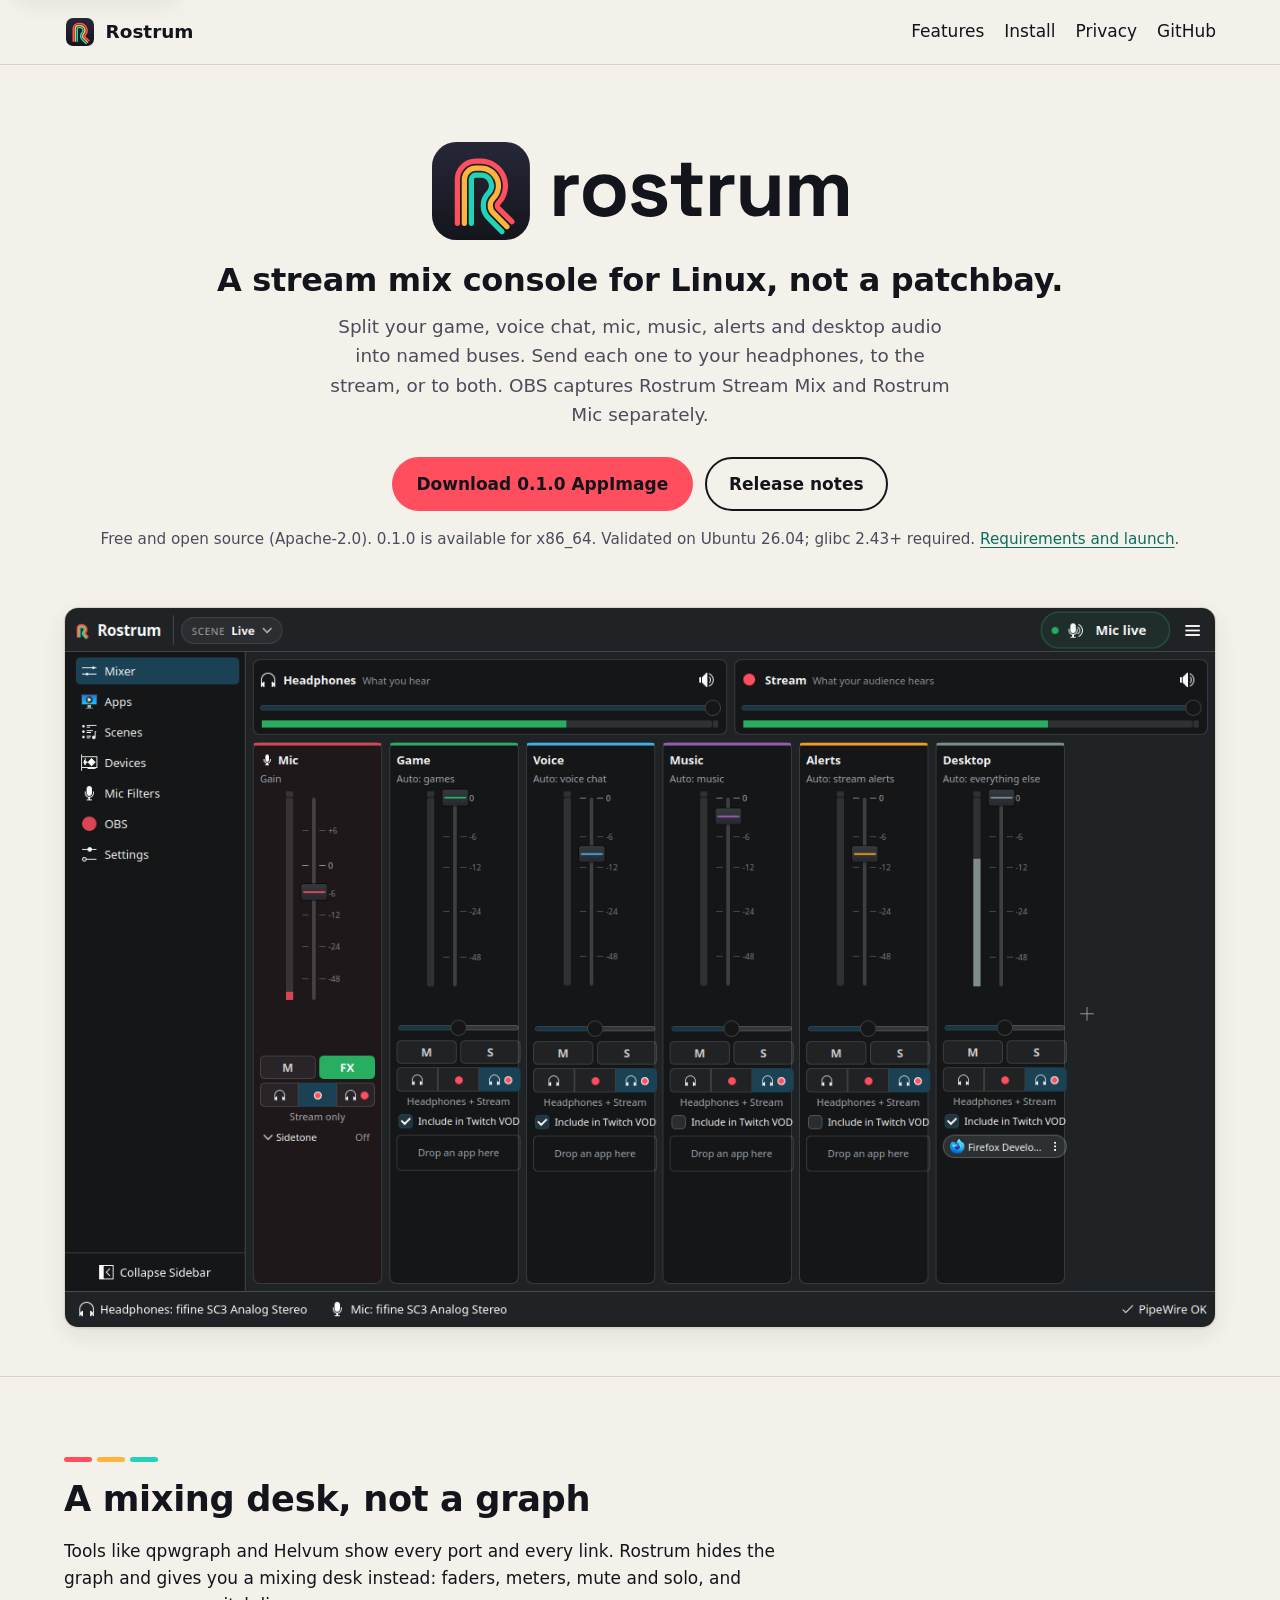
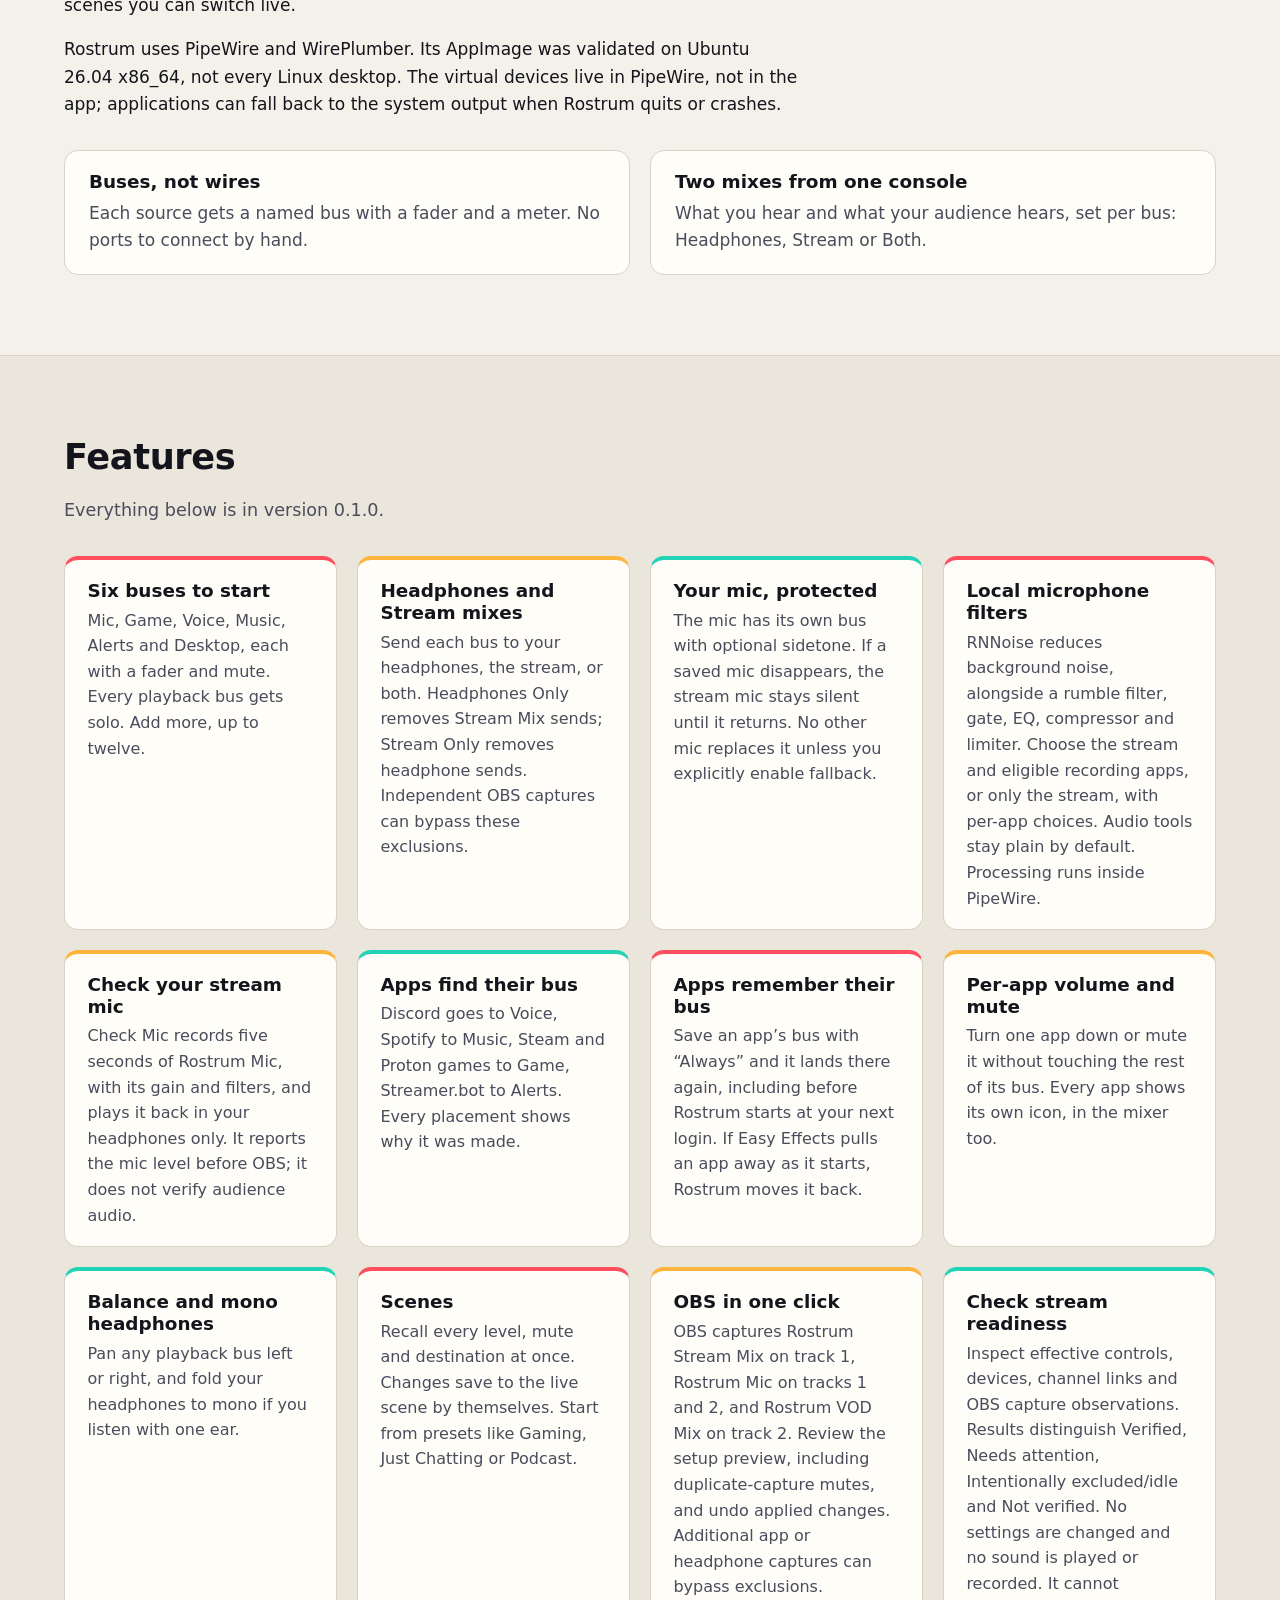
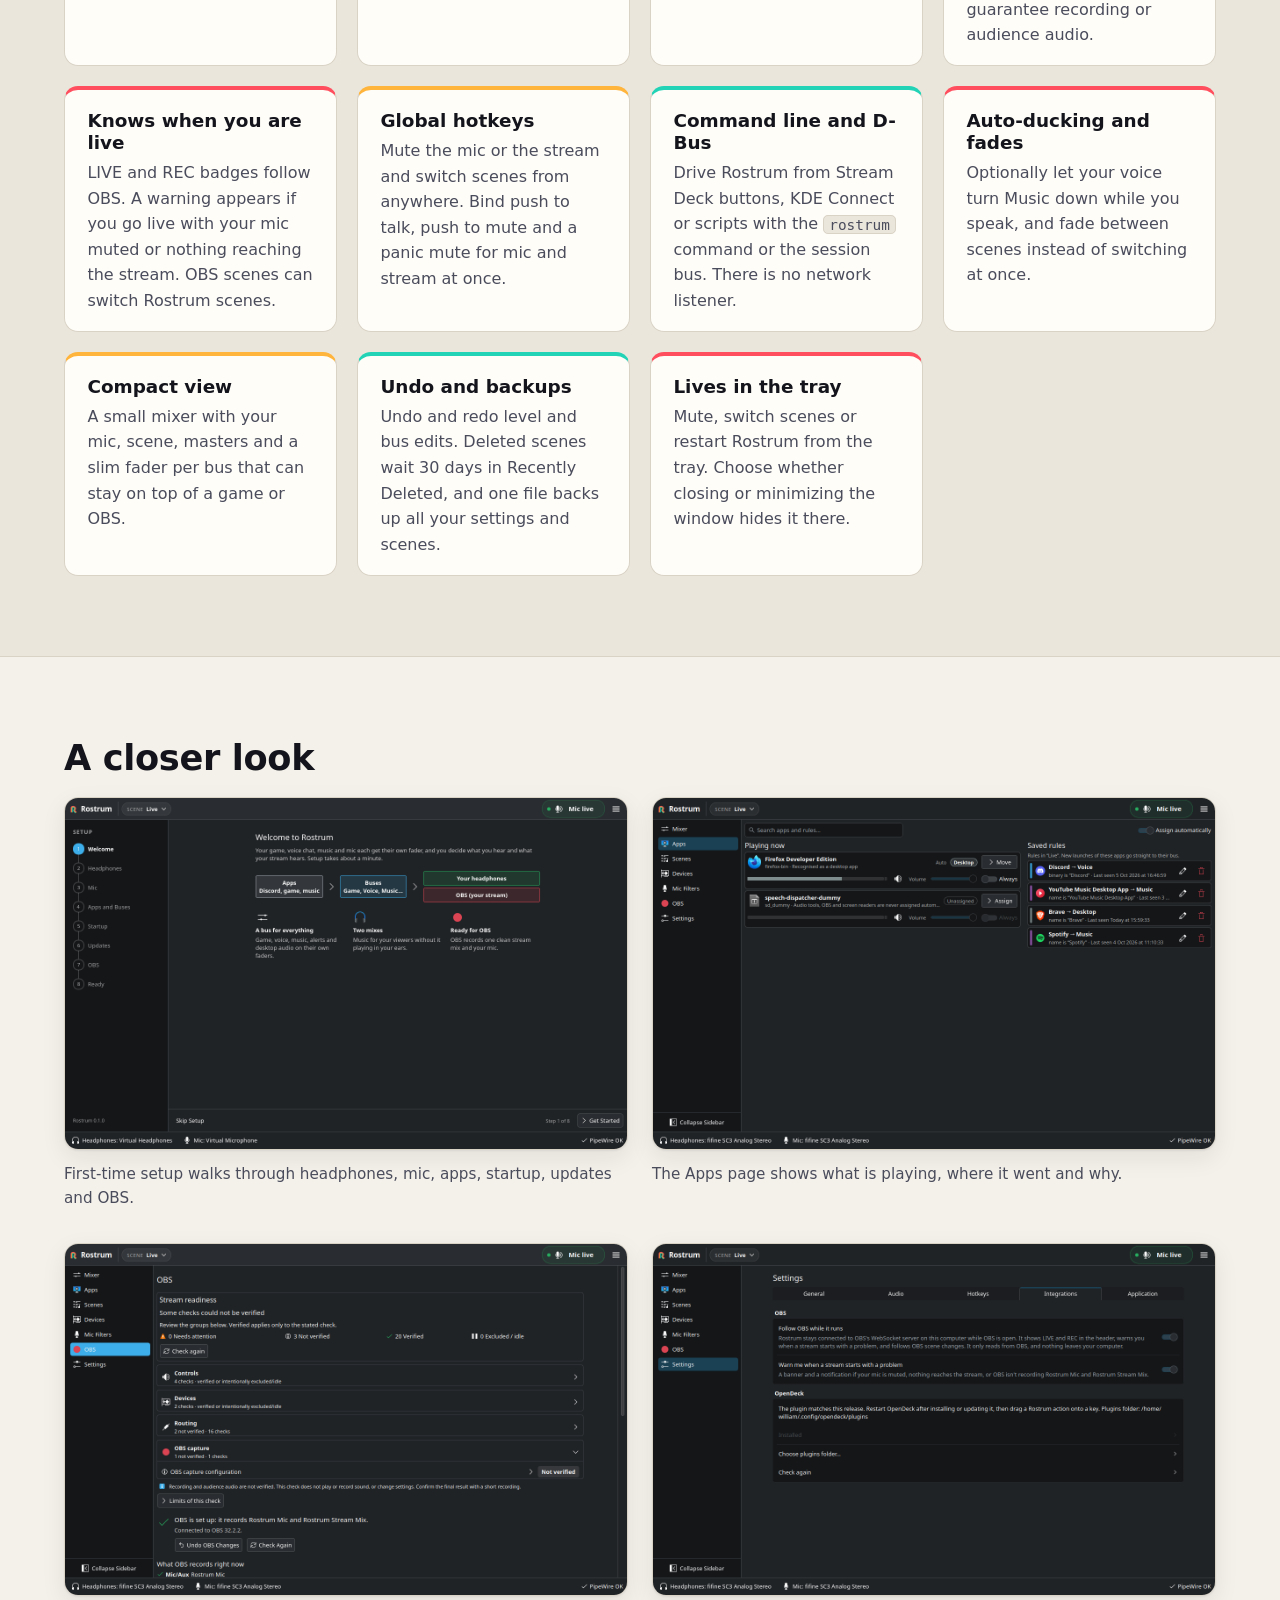
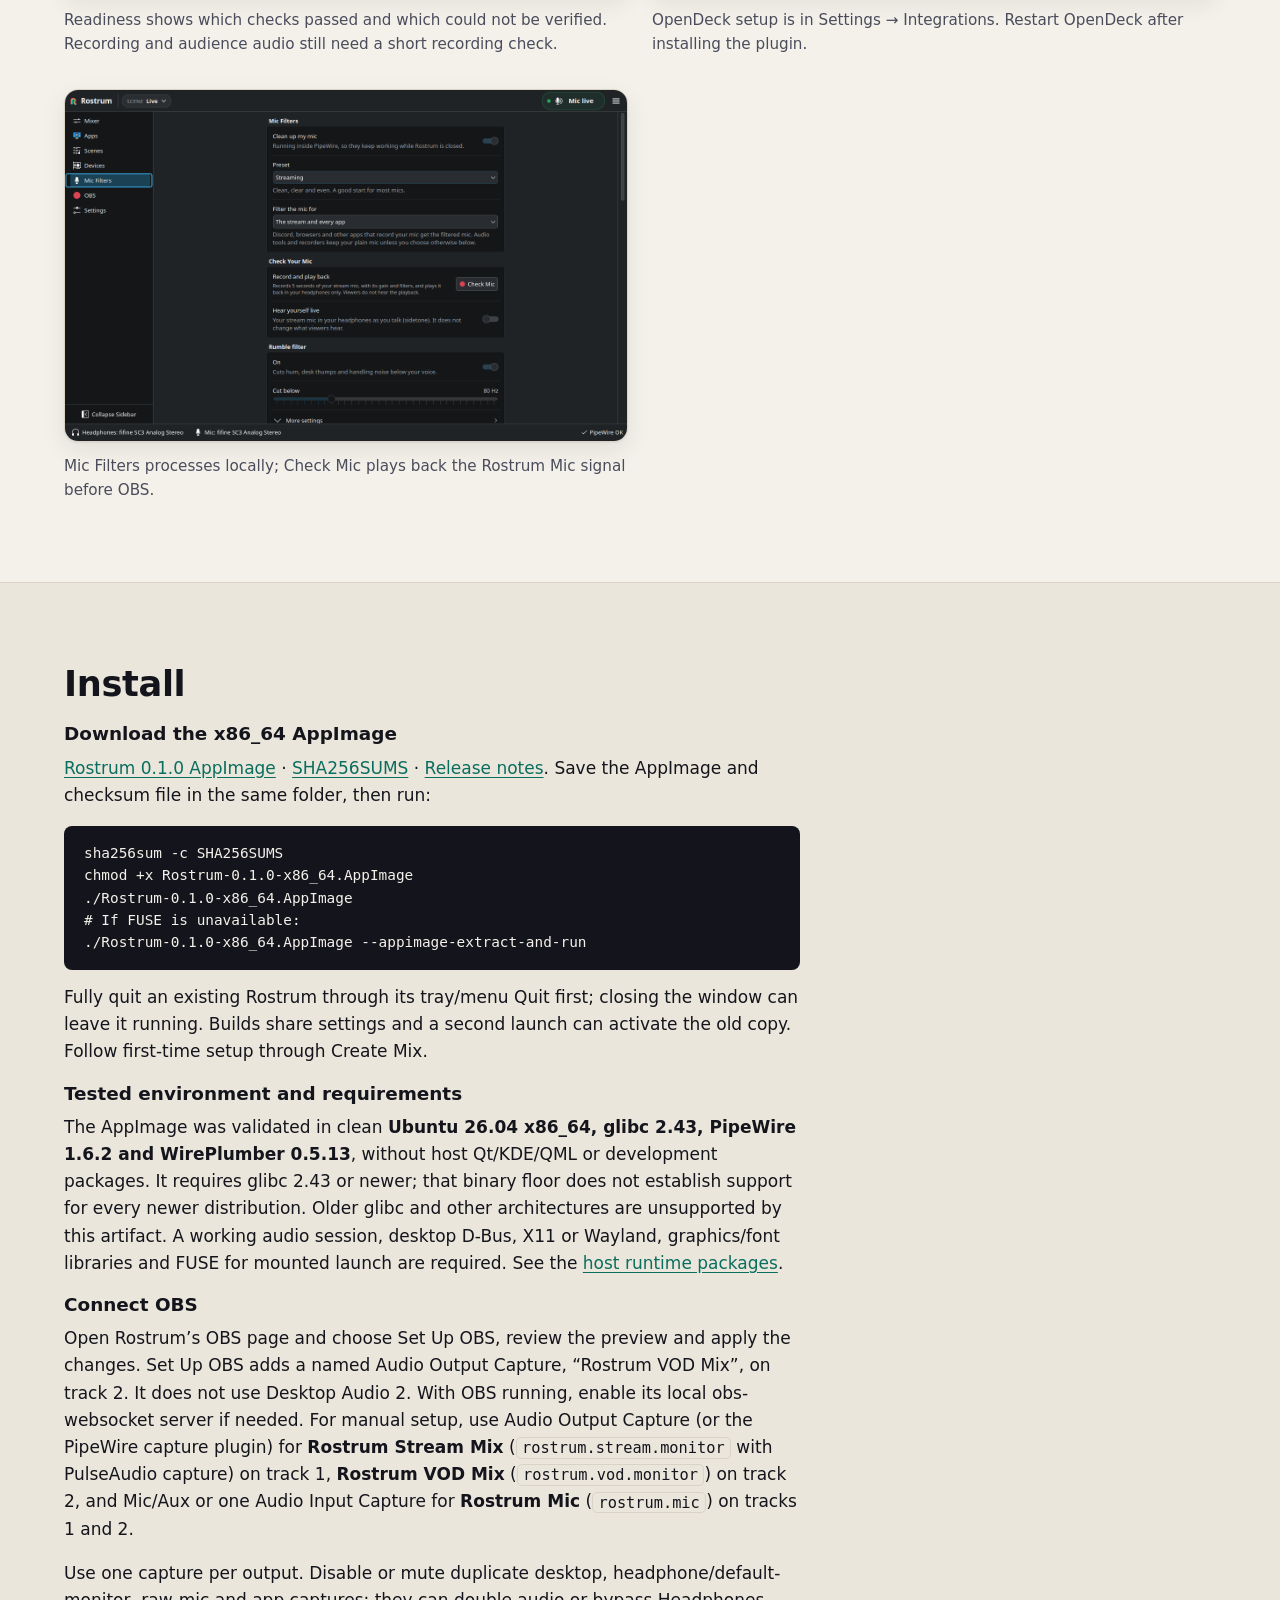
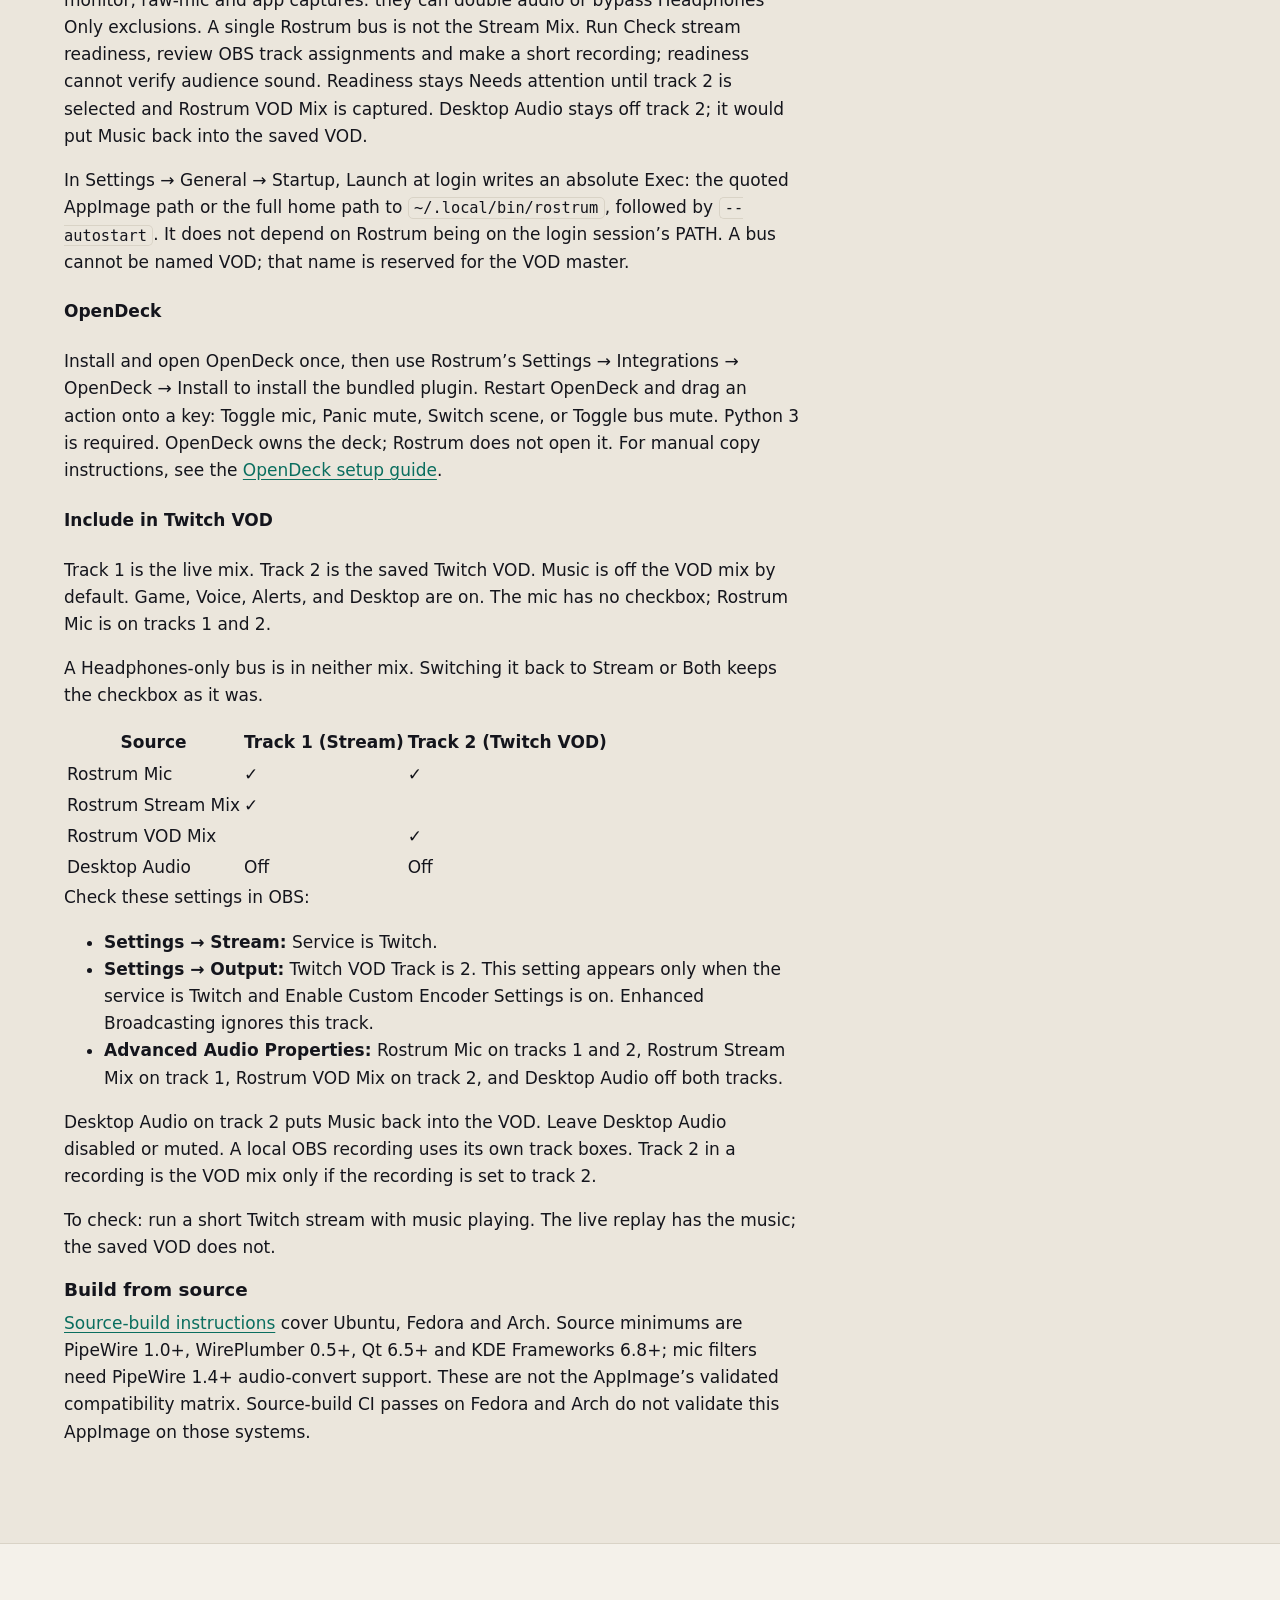
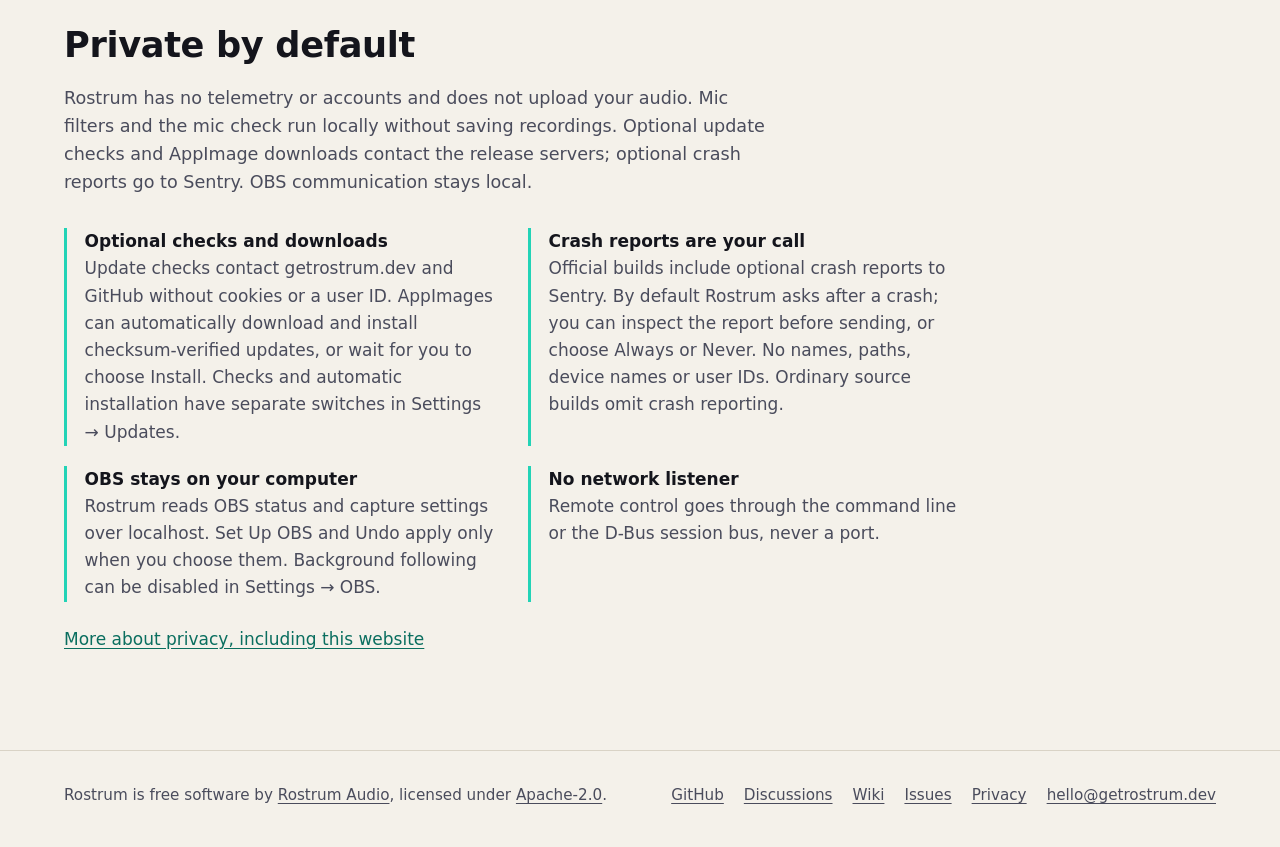
==== index.html @ 24cf1a3f "Capture OBS readiness with OBS running Refresh the installed-app screenshot after reconnecting to OB" ====
<!doctype html>
<html lang="en">
<head>
  <meta charset="utf-8">
  <meta name="viewport" content="width=device-width, initial-scale=1">
  <title>Rostrum: a stream mix console for Linux</title>
  <meta name="description" content="Rostrum splits your game, voice chat, mic, music, alerts and desktop audio into buses, each sent to your headphones, your stream, or both, with optional mic noise removal. Free and open source, for Linux with PipeWire.">
  <meta name="color-scheme" content="light dark">
  <meta name="theme-color" content="#f4f1ea" media="(prefers-color-scheme: light)">
  <meta name="theme-color" content="#14151c" media="(prefers-color-scheme: dark)">
  <link rel="canonical" href="https://getrostrum.dev/">
  <link rel="icon" href="/favicon.svg" type="image/svg+xml">
  <link rel="apple-touch-icon" href="/apple-touch-icon.png">
  <link rel="stylesheet" href="style.css">
  <meta property="og:type" content="website">
  <meta property="og:site_name" content="Rostrum">
  <meta property="og:title" content="Rostrum: a stream mix console for Linux">
  <meta property="og:description" content="A stream mix console for Linux, not a patchbay. Buses, two mixes, scenes and OBS in one click, on PipeWire.">
  <meta property="og:url" content="https://getrostrum.dev/">
  <meta property="og:image" content="https://getrostrum.dev/images/social-preview.png">
  <meta property="og:image:width" content="1280">
  <meta property="og:image:height" content="640">
  <meta property="og:image:alt" content="Rostrum: a stream mix console for Linux">
  <meta name="twitter:card" content="summary_large_image">
</head>
<body>
  <a class="skip-link" href="#main">Skip to content</a>

  <header class="site-header">
    <div class="wrap">
      <a class="brand" href="/" aria-label="Rostrum home">
        <img src="favicon.svg" alt="" width="32" height="32">
        <span>Rostrum</span>
      </a>
      <nav class="site-nav" aria-label="Main">
        <ul>
          <li><a href="#features">Features</a></li>
          <li><a href="#install">Install</a></li>
          <li><a href="#privacy">Privacy</a></li>
          <li><a href="https://github.com/rostrum-audio/rostrum">GitHub</a></li>
        </ul>
      </nav>
    </div>
  </header>

  <main id="main">
    <section class="hero" aria-labelledby="hero-title">
      <div class="wrap">
        <h1 id="hero-title">
          <picture>
            <source srcset="images/lockup-on-dark.svg" media="(prefers-color-scheme: dark)">
            <img src="images/lockup.svg" alt="Rostrum" width="510" height="120">
          </picture>
        </h1>
        <p class="tagline">A stream mix console for Linux, not a patchbay.</p>
        <p class="lede">
          Split your game, voice chat, mic, music, alerts and desktop audio into named buses. Send
          each one to your headphones, to the stream, or to both. OBS captures Rostrum Stream Mix
          and Rostrum Mic separately.
        </p>
        <div class="actions">
          <a class="button button-primary" href="https://github.com/rostrum-audio/rostrum/releases/download/v0.1.0/Rostrum-0.1.0-x86_64.AppImage">Download 0.1.0 AppImage</a>
          <a class="button button-secondary" href="https://github.com/rostrum-audio/rostrum/releases/tag/v0.1.0">Release notes</a>
        </div>
        <p class="hero-note">Free and open source (Apache-2.0). 0.1.0 is available for x86_64. Validated on Ubuntu 26.04; glibc 2.43+ required. <a href="#install">Requirements and launch</a>.</p>

        <figure class="shot hero-shot">
          <button class="zoom" type="button" popovertarget="view-mixer">
            <span class="visually-hidden">Enlarge screenshot:</span>
            <img src="images/mixer.png?v=617f8013" width="1280" height="800"
                 alt="The installed Rostrum mixer, with Include in Twitch VOD checked on Game and unchecked on Music. Headphones and Stream masters are above the six bus strips.">
          </button>
        </figure>
      </div>
    </section>

    <section class="section" id="about" aria-labelledby="about-title">
      <div class="wrap">
        <div class="meters" aria-hidden="true"><span></span><span></span><span></span></div>
        <h2 id="about-title">A mixing desk, not a graph</h2>
        <div class="narrow">
          <p>
            Tools like qpwgraph and Helvum show every port and every link. Rostrum hides the graph
            and gives you a mixing desk instead: faders, meters, mute and solo, and scenes you can
            switch live.
          </p>
          <p>
            Rostrum uses PipeWire and WirePlumber. Its AppImage was validated on Ubuntu 26.04 x86_64,
            not every Linux desktop. The virtual devices live in PipeWire, not in the app;
            applications can fall back to the system output when Rostrum quits or crashes.
          </p>
        </div>
        <div class="compare">
          <div>
            <h3>Buses, not wires</h3>
            <p>Each source gets a named bus with a fader and a meter. No ports to connect by hand.</p>
          </div>
          <div>
            <h3>Two mixes from one console</h3>
            <p>What you hear and what your audience hears, set per bus: Headphones, Stream or Both.</p>
          </div>
        </div>
      </div>
    </section>

    <section class="section section-alt" id="features" aria-labelledby="features-title">
      <div class="wrap">
        <h2 id="features-title">Features</h2>
        <p class="section-intro">Everything below is in version 0.1.0.</p>
        <ul class="features">
          <li>
            <h3>Six buses to start</h3>
            <p>Mic, Game, Voice, Music, Alerts and Desktop, each with a fader and mute. Every playback bus gets solo. Add more, up to twelve.</p>
          </li>
          <li>
            <h3>Headphones and Stream mixes</h3>
            <p>Send each bus to your headphones, the stream, or both. Headphones Only removes Stream Mix sends; Stream Only removes headphone sends. Independent OBS captures can bypass these exclusions.</p>
          </li>
          <li>
            <h3>Your mic, protected</h3>
            <p>The mic has its own bus with optional sidetone. If a saved mic disappears, the stream mic stays silent until it returns. No other mic replaces it unless you explicitly enable fallback.</p>
          </li>
          <li>
            <h3>Local microphone filters</h3>
            <p>RNNoise reduces background noise, alongside a rumble filter, gate, EQ, compressor and limiter. Choose the stream and eligible recording apps, or only the stream, with per-app choices. Audio tools stay plain by default. Processing runs inside PipeWire.</p>
          </li>
          <li>
            <h3>Check your stream mic</h3>
            <p>Check Mic records five seconds of Rostrum Mic, with its gain and filters, and plays it back in your headphones only. It reports the mic level before OBS; it does not verify audience audio.</p>
          </li>
          <li>
            <h3>Apps find their bus</h3>
            <p>Discord goes to Voice, Spotify to Music, Steam and Proton games to Game, Streamer.bot to Alerts. Every placement shows why it was made.</p>
          </li>
          <li>
            <h3>Apps remember their bus</h3>
            <p>Save an app’s bus with “Always” and it lands there again, including before Rostrum starts at your next login. If Easy Effects pulls an app away as it starts, Rostrum moves it back.</p>
          </li>
          <li>
            <h3>Per-app volume and mute</h3>
            <p>Turn one app down or mute it without touching the rest of its bus. Every app shows its own icon, in the mixer too.</p>
          </li>
          <li>
            <h3>Balance and mono headphones</h3>
            <p>Pan any playback bus left or right, and fold your headphones to mono if you listen with one ear.</p>
          </li>
          <li>
            <h3>Scenes</h3>
            <p>Recall every level, mute and destination at once. Changes save to the live scene by themselves. Start from presets like Gaming, Just Chatting or Podcast.</p>
          </li>
          <li>
            <h3>OBS in one click</h3>
            <p>OBS captures Rostrum Stream Mix on track 1, Rostrum Mic on tracks 1 and 2, and Rostrum VOD Mix on track 2. Review the setup preview, including duplicate-capture mutes, and undo applied changes. Additional app or headphone captures can bypass exclusions.</p>
          </li>
          <li>
            <h3>Check stream readiness</h3>
            <p>Inspect effective controls, devices, channel links and OBS capture observations. Results distinguish Verified, Needs attention, Intentionally excluded/idle and Not verified. No settings are changed and no sound is played or recorded. It cannot guarantee recording or audience audio.</p>
          </li>
          <li>
            <h3>Knows when you are live</h3>
            <p>LIVE and REC badges follow OBS. A warning appears if you go live with your mic muted or nothing reaching the stream. OBS scenes can switch Rostrum scenes.</p>
          </li>
          <li>
            <h3>Global hotkeys</h3>
            <p>Mute the mic or the stream and switch scenes from anywhere. Bind push to talk, push to mute and a panic mute for mic and stream at once.</p>
          </li>
          <li>
            <h3>Command line and D-Bus</h3>
            <p>Drive Rostrum from Stream Deck buttons, KDE Connect or scripts with the <code>rostrum</code> command or the session bus. There is no network listener.</p>
          </li>
          <li>
            <h3>Auto-ducking and fades</h3>
            <p>Optionally let your voice turn Music down while you speak, and fade between scenes instead of switching at once.</p>
          </li>
          <li>
            <h3>Compact view</h3>
            <p>A small mixer with your mic, scene, masters and a slim fader per bus that can stay on top of a game or OBS.</p>
          </li>
          <li>
            <h3>Undo and backups</h3>
            <p>Undo and redo level and bus edits. Deleted scenes wait 30 days in Recently Deleted, and one file backs up all your settings and scenes.</p>
          </li>
          <li>
            <h3>Lives in the tray</h3>
            <p>Mute, switch scenes or restart Rostrum from the tray. Choose whether closing or minimizing the window hides it there.</p>
          </li>
        </ul>
      </div>
    </section>

    <section class="section" id="screenshots" aria-labelledby="screenshots-title">
      <div class="wrap">
        <h2 id="screenshots-title">A closer look</h2>
        <div class="gallery">
          <figure class="shot">
            <button class="zoom" type="button" popovertarget="view-wizard">
              <span class="visually-hidden">Enlarge screenshot:</span>
              <img src="images/wizard.png?v=d7d89a24" width="1280" height="800"
                   alt="First-time setup: a list of steps on the left, and a diagram of apps going to buses and buses going to your headphones and to OBS.">
            </button>
            <figcaption>First-time setup walks through headphones, mic, apps, startup, updates and OBS.</figcaption>
          </figure>
          <figure class="shot">
            <button class="zoom" type="button" popovertarget="view-apps">
              <span class="visually-hidden">Enlarge screenshot:</span>
              <img src="images/apps.png?v=22e749ac" width="1280" height="800"
                   alt="The Apps page: the apps playing now, the bus each is on and why, and the saved rules.">
            </button>
            <figcaption>The Apps page shows what is playing, where it went and why.</figcaption>
          </figure>
          <figure class="shot">
            <button class="zoom" type="button" popovertarget="view-obs">
              <span class="visually-hidden">Enlarge screenshot:</span>
              <img src="images/obs.png?v=300708e9" width="1280" height="800"
                   alt="The installed Rostrum OBS page connected to OBS 32.2.2, showing the read-only stream readiness results.">
            </button>
            <figcaption>Readiness shows which checks passed and which could not be verified. Recording and audience audio still need a short recording check.</figcaption>
          </figure>
          <figure class="shot">
            <button class="zoom" type="button" popovertarget="view-settings">
              <span class="visually-hidden">Enlarge screenshot:</span>
              <img src="images/settings.png?v=0bc5c05b" width="1280" height="800"
                   alt="The installed Rostrum Settings page, with Integrations selected and OpenDeck showing that the plugin matches this release and instructions to restart OpenDeck.">
            </button>
            <figcaption>OpenDeck setup is in Settings → Integrations. Restart OpenDeck after installing the plugin.</figcaption>
          </figure>
          <figure class="shot">
            <button class="zoom" type="button" popovertarget="view-micfilters">
              <span class="visually-hidden">Enlarge screenshot:</span>
              <img src="images/micfilters.png?v=e11eab71" width="1280" height="800"
                   alt="The Mic Filters page: a switch to clean up the mic, a preset, which apps get the filtered mic, then Check Your Mic and the rumble filter.">
            </button>
            <figcaption>Mic Filters processes locally; Check Mic plays back the Rostrum Mic signal before OBS.</figcaption>
          </figure>
        </div>
      </div>
    </section>

    <section class="section section-alt" id="install" aria-labelledby="install-title">
      <div class="wrap">
        <h2 id="install-title">Install</h2>
        <div class="narrow">
        <h3>Download the x86_64 AppImage</h3>
        <p>
          <a href="https://github.com/rostrum-audio/rostrum/releases/download/v0.1.0/Rostrum-0.1.0-x86_64.AppImage">Rostrum 0.1.0 AppImage</a> ·
          <a href="https://github.com/rostrum-audio/rostrum/releases/download/v0.1.0/SHA256SUMS">SHA256SUMS</a> ·
          <a href="https://github.com/rostrum-audio/rostrum/releases/tag/v0.1.0">Release notes</a>.
          Save the AppImage and checksum file in the same folder, then run:
        </p>
<pre><code>sha256sum -c SHA256SUMS
chmod +x Rostrum-0.1.0-x86_64.AppImage
./Rostrum-0.1.0-x86_64.AppImage
# If FUSE is unavailable:
./Rostrum-0.1.0-x86_64.AppImage --appimage-extract-and-run</code></pre>
        <p>
          Fully quit an existing Rostrum through its tray/menu Quit first; closing the window can
          leave it running. Builds share settings and a second launch can activate the old copy.
          Follow first-time setup through Create Mix.
        </p>
        <h3>Tested environment and requirements</h3>
        <p>
          The AppImage was validated in clean <strong>Ubuntu 26.04 x86_64, glibc 2.43,
          PipeWire 1.6.2 and WirePlumber 0.5.13</strong>, without host Qt/KDE/QML or development
          packages. It requires glibc 2.43 or newer; that binary floor does not establish support
          for every newer distribution. Older glibc and other architectures are unsupported by
          this artifact. A working audio session, desktop D-Bus, X11 or Wayland, graphics/font
          libraries and FUSE for mounted launch are required. See the
          <a href="https://github.com/rostrum-audio/rostrum/blob/v0.1.0/docs/releasing.md#what-gets-published">host runtime packages</a>.
        </p>
        <h3>Connect OBS</h3>
        <p>
          Open Rostrum’s OBS page and choose Set Up OBS, review the preview and apply the changes.
          Set Up OBS adds a named Audio Output Capture, “Rostrum VOD Mix”, on track 2. It does not
          use Desktop Audio 2. With OBS running, enable its local obs-websocket server if needed.
          For manual setup, use Audio Output Capture (or the PipeWire capture plugin) for
          <strong>Rostrum Stream Mix</strong> (<code>rostrum.stream.monitor</code> with PulseAudio capture)
          on track 1, <strong>Rostrum VOD Mix</strong> (<code>rostrum.vod.monitor</code>) on track 2,
          and Mic/Aux or one Audio Input Capture for <strong>Rostrum Mic</strong>
          (<code>rostrum.mic</code>) on tracks 1 and 2.
        </p>
        <p>
          Use one capture per output. Disable or mute duplicate desktop, headphone/default-monitor,
          raw-mic and app captures: they can double audio or bypass Headphones Only exclusions.
          A single Rostrum bus is not the Stream Mix. Run Check stream readiness, review OBS track
          assignments and make a short recording; readiness cannot verify audience sound.
          Readiness stays Needs attention until track 2 is selected and Rostrum VOD Mix is captured.
          Desktop Audio stays off track 2; it would put Music back into the saved VOD.
        </p>
        <p>
          In Settings → General → Startup, Launch at login writes an absolute Exec: the quoted
          AppImage path or the full home path to <code>~/.local/bin/rostrum</code>, followed by
          <code>--autostart</code>. It does not depend on Rostrum being on the login session’s PATH.
          A bus cannot be named VOD; that name is reserved for the VOD master.
        </p>
        <h4>OpenDeck</h4>
        <p>
          Install and open OpenDeck once, then use Rostrum’s Settings → Integrations → OpenDeck →
          Install to install the bundled plugin. Restart OpenDeck and drag an action onto a key:
          Toggle mic, Panic mute, Switch scene, or Toggle bus mute. Python 3 is required.
          OpenDeck owns the deck; Rostrum does not open it. For manual copy instructions, see the
          <a href="https://github.com/rostrum-audio/rostrum/tree/codex/twitch-vod-mix#opendeck">OpenDeck setup guide</a>.
        </p>
        <section id="vod" aria-labelledby="vod-title">
          <h4 id="vod-title">Include in Twitch VOD</h4>
          <p>
            Track 1 is the live mix. Track 2 is the saved Twitch VOD. Music is off the VOD mix by default.
            Game, Voice, Alerts, and Desktop are on. The mic has no checkbox; Rostrum Mic is on tracks 1 and 2.
          </p>
          <p>
            A Headphones-only bus is in neither mix. Switching it back to Stream or Both keeps the checkbox as it was.
          </p>
          <table>
            <thead>
              <tr>
                <th scope="col">Source</th>
                <th scope="col">Track 1 (Stream)</th>
                <th scope="col">Track 2 (Twitch VOD)</th>
              </tr>
            </thead>
            <tbody>
              <tr>
                <td>Rostrum Mic</td>
                <td>✓</td>
                <td>✓</td>
              </tr>
              <tr>
                <td>Rostrum Stream Mix</td>
                <td>✓</td>
                <td></td>
              </tr>
              <tr>
                <td>Rostrum VOD Mix</td>
                <td></td>
                <td>✓</td>
              </tr>
              <tr>
                <td>Desktop Audio</td>
                <td>Off</td>
                <td>Off</td>
              </tr>
            </tbody>
          </table>
          <p>
            Check these settings in OBS:
          </p>
          <ul>
            <li><strong>Settings → Stream:</strong> Service is Twitch.</li>
            <li><strong>Settings → Output:</strong> Twitch VOD Track is 2. This setting appears only when the service is Twitch and Enable Custom Encoder Settings is on. Enhanced Broadcasting ignores this track.</li>
            <li><strong>Advanced Audio Properties:</strong> Rostrum Mic on tracks 1 and 2, Rostrum Stream Mix on track 1, Rostrum VOD Mix on track 2, and Desktop Audio off both tracks.</li>
          </ul>
          <p>
            Desktop Audio on track 2 puts Music back into the VOD. Leave Desktop Audio disabled or muted.
            A local OBS recording uses its own track boxes. Track 2 in a recording is the VOD mix only if the recording is set to track 2.
          </p>
          <p>
            To check: run a short Twitch stream with music playing. The live replay has the music; the saved VOD does not.
          </p>
        </section>
        <h3>Build from source</h3>
        <p>
          <a href="https://github.com/rostrum-audio/rostrum#build-from-source">Source-build instructions</a>
          cover Ubuntu, Fedora and Arch. Source minimums are PipeWire 1.0+, WirePlumber 0.5+,
          Qt 6.5+ and KDE Frameworks 6.8+; mic filters need PipeWire 1.4+ audio-convert support.
          These are not the AppImage’s validated compatibility matrix. Source-build CI passes
          on Fedora and Arch do not validate this AppImage on those systems.
        </p>
        </div>
      </div>
    </section>

    <section class="section" id="privacy" aria-labelledby="privacy-title">
      <div class="wrap">
        <h2 id="privacy-title">Private by default</h2>
        <p class="section-intro">
          Rostrum has no telemetry or accounts and does not upload your audio. Mic filters and the
          mic check run locally without saving recordings. Optional update checks and AppImage downloads
          contact the release servers; optional crash reports go to Sentry. OBS communication stays local.
        </p>
        <ul class="privacy-list">
          <li>
            <strong>Optional checks and downloads</strong>
            <span>Update checks contact getrostrum.dev and GitHub without cookies or a user ID. AppImages can automatically download and install checksum-verified updates, or wait for you to choose Install. Checks and automatic installation have separate switches in Settings → Updates.</span>
          </li>
          <li>
            <strong>Crash reports are your call</strong>
            <span>Official builds include optional crash reports to Sentry. By default Rostrum asks after a crash; you can inspect the report before sending, or choose Always or Never. No names, paths, device names or user IDs. Ordinary source builds omit crash reporting.</span>
          </li>
          <li>
            <strong>OBS stays on your computer</strong>
            <span>Rostrum reads OBS status and capture settings over localhost. Set Up OBS and Undo apply only when you choose them. Background following can be disabled in Settings → OBS.</span>
          </li>
          <li>
            <strong>No network listener</strong>
            <span>Remote control goes through the command line or the D-Bus session bus, never a port.</span>
          </li>
        </ul>
        <p><a href="privacy.html">More about privacy, including this website</a></p>
      </div>
    </section>

    <div class="lightbox" id="view-mixer" popover>
      <button type="button" popovertarget="view-mixer" popovertargetaction="hide">
        <span class="visually-hidden">Close the enlarged screenshot</span>
        <img src="images/mixer.png?v=617f8013" width="1280" height="800" alt="">
        <span class="lightbox-close" aria-hidden="true">✕</span>
      </button>
    </div>
    <div class="lightbox" id="view-wizard" popover>
      <button type="button" popovertarget="view-wizard" popovertargetaction="hide">
        <span class="visually-hidden">Close the enlarged screenshot</span>
        <img src="images/wizard.png?v=d7d89a24" width="1280" height="800" alt="">
        <span class="lightbox-close" aria-hidden="true">✕</span>
      </button>
    </div>
    <div class="lightbox" id="view-apps" popover>
      <button type="button" popovertarget="view-apps" popovertargetaction="hide">
        <span class="visually-hidden">Close the enlarged screenshot</span>
        <img src="images/apps.png?v=22e749ac" width="1280" height="800" alt="">
        <span class="lightbox-close" aria-hidden="true">✕</span>
      </button>
    </div>
    <div class="lightbox" id="view-obs" popover>
      <button type="button" popovertarget="view-obs" popovertargetaction="hide">
        <span class="visually-hidden">Close the enlarged screenshot</span>
        <img src="images/obs.png?v=300708e9" width="1280" height="800" alt="">
        <span class="lightbox-close" aria-hidden="true">✕</span>
      </button>
    </div>
    <div class="lightbox" id="view-settings" popover>
      <button type="button" popovertarget="view-settings" popovertargetaction="hide">
        <span class="visually-hidden">Close the enlarged screenshot</span>
        <img src="images/settings.png?v=0bc5c05b" width="1280" height="800" alt="">
        <span class="lightbox-close" aria-hidden="true">✕</span>
      </button>
    </div>
    <div class="lightbox" id="view-micfilters" popover>
      <button type="button" popovertarget="view-micfilters" popovertargetaction="hide">
        <span class="visually-hidden">Close the enlarged screenshot</span>
        <img src="images/micfilters.png?v=e11eab71" width="1280" height="800" alt="">
        <span class="lightbox-close" aria-hidden="true">✕</span>
      </button>
    </div>
  </main>

  <footer class="site-footer">
    <div class="wrap">
      <p>Rostrum is free software by <a href="https://github.com/rostrum-audio">Rostrum Audio</a>, licensed under <a href="https://github.com/rostrum-audio/rostrum/blob/main/LICENSE">Apache-2.0</a>.</p>
      <nav aria-label="Project links">
        <ul>
          <li><a href="https://github.com/rostrum-audio/rostrum">GitHub</a></li>
          <li><a href="https://github.com/rostrum-audio/rostrum/discussions">Discussions</a></li>
          <li><a href="https://github.com/rostrum-audio/rostrum/wiki">Wiki</a></li>
          <li><a href="https://github.com/rostrum-audio/rostrum/issues">Issues</a></li>
          <li><a href="privacy.html">Privacy</a></li>
          <li><!--email_off--><a href="mailto:hello@getrostrum.dev">hello@getrostrum.dev</a><!--/email_off--></li>
        </ul>
      </nav>
    </div>
  </footer>
</body>
</html>
---- style.css ----
/* Rostrum: getrostrum.dev */

:root {
  color-scheme: light dark;

  --ink: #14151c;
  --ink-2: #262838;
  --cream: #f4f1ea;
  --teal: #22d3b6;
  --amber: #ffb43c;
  --red: #ff4f5e;

  --bg: var(--cream);
  --bg-raised: #fffdf8;
  --bg-sunken: #ebe6dc;
  --text: var(--ink);
  --text-muted: #4a4c5c;
  --border: #d9d3c6;
  --link: #0a6e5f;
  --focus: #0a6e5f;
  --code-bg: var(--ink);
  --code-text: var(--cream);

  --radius: 14px;
  --radius-small: 8px;
  --max: 72rem;
  --shadow: 0 1px 2px rgb(20 21 28 / 0.06), 0 8px 24px rgb(20 21 28 / 0.08);

  --font: system-ui, -apple-system, "Segoe UI", "Noto Sans", Cantarell, Ubuntu, Roboto,
    "Helvetica Neue", Arial, sans-serif;
  --mono: ui-monospace, "SFMono-Regular", "JetBrains Mono", "DejaVu Sans Mono", Menlo, Consolas,
    monospace;
}

@media (prefers-color-scheme: dark) {
  :root {
    --bg: var(--ink);
    --bg-raised: #1c1d27;
    --bg-sunken: #101117;
    --text: var(--cream);
    --text-muted: #b9b6c4;
    --border: #2f3142;
    --link: var(--teal);
    --focus: var(--amber);
    --code-bg: #0c0d12;
    --code-text: var(--cream);
    --shadow: 0 1px 2px rgb(0 0 0 / 0.3), 0 8px 24px rgb(0 0 0 / 0.35);
  }
}

*,
*::before,
*::after {
  box-sizing: border-box;
}

html {
  -webkit-text-size-adjust: 100%;
  text-size-adjust: 100%;
}

@media (prefers-reduced-motion: no-preference) {
  html {
    scroll-behavior: smooth;
  }
}

body {
  margin: 0;
  background: var(--bg);
  color: var(--text);
  font-family: var(--font);
  font-size: 1.0625rem;
  line-height: 1.6;
}

img {
  max-width: 100%;
  height: auto;
  display: block;
}

a {
  color: var(--link);
  text-underline-offset: 0.18em;
}

a:hover {
  text-decoration-thickness: 2px;
}

:focus-visible {
  outline: 3px solid var(--focus);
  outline-offset: 3px;
  border-radius: 4px;
}

h1,
h2,
h3 {
  line-height: 1.2;
  margin: 0 0 0.5em;
}

h2 {
  font-size: clamp(1.6rem, 1.2rem + 1.5vw, 2.2rem);
  letter-spacing: -0.01em;
}

h3 {
  font-size: 1.15rem;
}

p {
  margin: 0 0 1em;
}

code {
  font-family: var(--mono);
  font-size: 0.9em;
  background: var(--bg-sunken);
  border: 1px solid var(--border);
  border-radius: 5px;
  padding: 0.05em 0.35em;
  overflow-wrap: anywhere;
}

pre {
  font-family: var(--mono);
  font-size: 0.9rem;
  line-height: 1.55;
  background: var(--code-bg);
  color: var(--code-text);
  border-radius: var(--radius-small);
  padding: 1rem 1.25rem;
  overflow-x: auto;
  margin: 0 0 1em;
}

pre code {
  background: none;
  border: 0;
  padding: 0;
  font-size: inherit;
  color: inherit;
  overflow-wrap: normal;
}

.wrap {
  width: min(100% - 2.5rem, var(--max));
  margin-inline: auto;
}

.narrow {
  max-width: 46rem;
}

.skip-link {
  position: absolute;
  left: 1rem;
  top: -3rem;
  z-index: 10;
  background: var(--bg-raised);
  color: var(--text);
  padding: 0.5rem 1rem;
  border-radius: var(--radius-small);
  box-shadow: var(--shadow);
}

.skip-link:focus {
  top: 1rem;
}

.visually-hidden {
  position: absolute;
  width: 1px;
  height: 1px;
  margin: -1px;
  padding: 0;
  overflow: hidden;
  clip: rect(0 0 0 0);
  white-space: nowrap;
  border: 0;
}

/* Header */

.site-header {
  border-bottom: 1px solid var(--border);
}

.site-header .wrap {
  display: flex;
  align-items: center;
  justify-content: space-between;
  gap: 1rem;
  min-height: 4rem;
  flex-wrap: wrap;
}

.brand {
  display: inline-flex;
  align-items: center;
  gap: 0.6rem;
  color: var(--text);
  font-weight: 700;
  font-size: 1.15rem;
  text-decoration: none;
}

.brand img {
  width: 32px;
  height: 32px;
}

.site-nav ul {
  display: flex;
  flex-wrap: wrap;
  gap: 0.25rem 1.25rem;
  list-style: none;
  margin: 0;
  padding: 0;
}

.site-nav a {
  color: var(--text);
  text-decoration: none;
  font-weight: 500;
}

.site-nav a:hover {
  color: var(--link);
  text-decoration: underline;
}

/* Hero */

.hero {
  padding: clamp(2.5rem, 6vw, 5rem) 0 clamp(2rem, 4vw, 3rem);
  text-align: center;
}

.hero h1 {
  margin: 0 auto 1.25rem;
  width: min(100%, 26rem);
}

.hero h1 img {
  width: 100%;
}

.tagline {
  font-size: clamp(1.35rem, 1rem + 1.6vw, 2rem);
  font-weight: 650;
  letter-spacing: -0.01em;
  line-height: 1.25;
  margin-bottom: 0.75rem;
}

.lede {
  font-size: 1.15rem;
  color: var(--text-muted);
  max-width: 40rem;
  margin: 0 auto 1.75rem;
}

.actions {
  display: flex;
  flex-wrap: wrap;
  justify-content: center;
  gap: 0.75rem;
  margin-bottom: 1rem;
}

.button {
  display: inline-flex;
  align-items: center;
  justify-content: center;
  min-height: 3rem;
  padding: 0.7rem 1.4rem;
  border-radius: 999px;
  border: 2px solid transparent;
  font-weight: 650;
  text-decoration: none;
  transition: transform 0.1s ease, background-color 0.15s ease;
}

.button:hover {
  transform: translateY(-1px);
}

.button-primary {
  background: var(--red);
  color: var(--ink);
}

.button-primary:hover {
  background: #ff6d79;
}

.button-secondary {
  background: transparent;
  color: var(--text);
  border-color: var(--text);
}

.button-secondary:hover {
  background: var(--bg-sunken);
}

.hero-note {
  font-size: 0.95rem;
  color: var(--text-muted);
  margin: 0;
}

.shot {
  margin: 0;
}

.shot img {
  border-radius: var(--radius);
  border: 1px solid var(--border);
  box-shadow: var(--shadow);
  background: var(--ink);
}

.shot figcaption {
  font-size: 0.95rem;
  color: var(--text-muted);
  margin-top: 0.75rem;
}

.hero-shot {
  margin-top: clamp(2rem, 5vw, 3.5rem);
}

/* Sections */

.section {
  padding: clamp(3rem, 7vw, 5rem) 0;
  border-top: 1px solid var(--border);
}

.section-alt {
  background: var(--bg-sunken);
}

.section-intro {
  color: var(--text-muted);
  font-size: 1.1rem;
  max-width: 44rem;
  margin-bottom: 2rem;
}

.meters {
  display: flex;
  gap: 5px;
  margin-bottom: 1rem;
}

.meters span {
  display: block;
  width: 28px;
  height: 5px;
  border-radius: 3px;
}

.meters span:nth-child(1) {
  background: var(--red);
}

.meters span:nth-child(2) {
  background: var(--amber);
}

.meters span:nth-child(3) {
  background: var(--teal);
}

.compare {
  display: grid;
  grid-template-columns: repeat(auto-fit, minmax(min(100%, 20rem), 1fr));
  gap: 1.25rem;
  margin-top: 2rem;
}

.compare > div {
  background: var(--bg-raised);
  border: 1px solid var(--border);
  border-radius: var(--radius);
  padding: 1.25rem 1.5rem;
}

.compare h3 {
  margin-bottom: 0.4rem;
}

.compare p {
  margin: 0;
  color: var(--text-muted);
}

/* Feature grid */

.features {
  list-style: none;
  margin: 0;
  padding: 0;
  display: grid;
  grid-template-columns: repeat(auto-fill, minmax(min(100%, 17rem), 1fr));
  gap: 1.25rem;
}

.features li {
  background: var(--bg-raised);
  border: 1px solid var(--border);
  border-top: 4px solid var(--accent, var(--teal));
  border-radius: var(--radius);
  padding: 1.25rem 1.4rem 1.1rem;
}

.features li:nth-child(3n + 1) {
  --accent: var(--red);
}

.features li:nth-child(3n + 2) {
  --accent: var(--amber);
}

.features li:nth-child(3n) {
  --accent: var(--teal);
}

.features h3 {
  margin-bottom: 0.35rem;
}

.features p {
  margin: 0;
  color: var(--text-muted);
  font-size: 1rem;
}

/* Gallery */

.gallery {
  display: grid;
  grid-template-columns: repeat(auto-fit, minmax(min(100%, 26rem), 1fr));
  gap: 2rem 1.5rem;
}

.zoom {
  display: block;
  width: 100%;
  padding: 0;
  border: 0;
  border-radius: var(--radius);
  background: none;
  font: inherit;
  cursor: zoom-in;
}

.zoom img {
  transition: transform 0.15s ease, box-shadow 0.15s ease;
}

.zoom:hover img {
  transform: translateY(-2px);
  box-shadow: 0 2px 4px rgb(0 0 0 / 0.12), 0 14px 36px rgb(0 0 0 / 0.22);
}

.lightbox {
  display: none;
  inset: 0;
  width: 100vw;
  height: 100vh;
  height: 100dvh;
  max-width: none;
  max-height: none;
  margin: 0;
  padding: 0;
  border: 0;
  background: transparent;
  overflow: hidden;
}

.lightbox:popover-open {
  display: block;
}

.lightbox::backdrop {
  background: rgb(10 11 16 / 0.88);
}

.lightbox button {
  display: grid;
  place-items: center;
  width: 100%;
  height: 100%;
  padding: clamp(0.75rem, 3vw, 2.5rem);
  border: 0;
  background: none;
  font: inherit;
  cursor: zoom-out;
}

.lightbox img {
  width: auto;
  max-width: 100%;
  max-height: 100%;
  border-radius: var(--radius-small);
  box-shadow: 0 12px 48px rgb(0 0 0 / 0.5);
}

.lightbox-close {
  position: fixed;
  top: 1rem;
  right: 1rem;
  display: grid;
  place-items: center;
  width: 2.75rem;
  height: 2.75rem;
  border-radius: 999px;
  background: rgb(255 255 255 / 0.14);
  color: #fff;
  font-size: 1.25rem;
  line-height: 1;
}

.lightbox button:hover .lightbox-close {
  background: rgb(255 255 255 / 0.24);
}

/* Privacy */

.privacy-list {
  list-style: none;
  margin: 0 0 1.5rem;
  padding: 0;
  display: grid;
  gap: 1.25rem 2rem;
  max-width: 56rem;
}

@media (min-width: 48rem) {
  .privacy-list {
    grid-template-columns: 1fr 1fr;
  }
}

.privacy-list li {
  min-width: 0;
  overflow-wrap: anywhere;
  padding-left: 1.1rem;
  border-left: 3px solid var(--teal);
}

.privacy-list strong {
  display: block;
}

.privacy-list span {
  color: var(--text-muted);
}

/* Install */

.steps {
  padding-left: 1.25rem;
  margin: 0 0 1.5rem;
}

.steps li {
  margin-bottom: 0.5rem;
}

/* Long-form pages */

.page {
  padding: clamp(2.5rem, 6vw, 4rem) 0 clamp(3rem, 7vw, 5rem);
}

.page h1 {
  font-size: clamp(2rem, 1.5rem + 2vw, 2.75rem);
  letter-spacing: -0.015em;
}

.page h2 {
  font-size: 1.5rem;
  margin-top: 2.25rem;
}

.page ul {
  padding-left: 1.25rem;
}

.page li {
  margin-bottom: 0.4rem;
}

.not-found {
  text-align: center;
  padding: clamp(4rem, 12vw, 8rem) 0;
}

.not-found .meters {
  justify-content: center;
}

.not-found .actions {
  margin-top: 1.5rem;
}

/* Footer */

.site-footer {
  border-top: 1px solid var(--border);
  padding: 2rem 0 2.5rem;
  font-size: 0.95rem;
  color: var(--text-muted);
}

.site-footer .wrap {
  display: flex;
  flex-wrap: wrap;
  justify-content: space-between;
  gap: 1rem 2rem;
}

.site-footer p {
  margin: 0;
}

.site-footer ul {
  display: flex;
  flex-wrap: wrap;
  gap: 0.25rem 1.25rem;
  list-style: none;
  margin: 0;
  padding: 0;
}

.site-footer a {
  color: var(--text-muted);
}

.site-footer a:hover {
  color: var(--link);
}

@media (prefers-reduced-motion: reduce) {
  .button {
    transition: none;
  }

  .button:hover {
    transform: none;
  }

  .zoom img {
    transition: none;
  }

  .zoom:hover img {
    transform: none;
  }
}
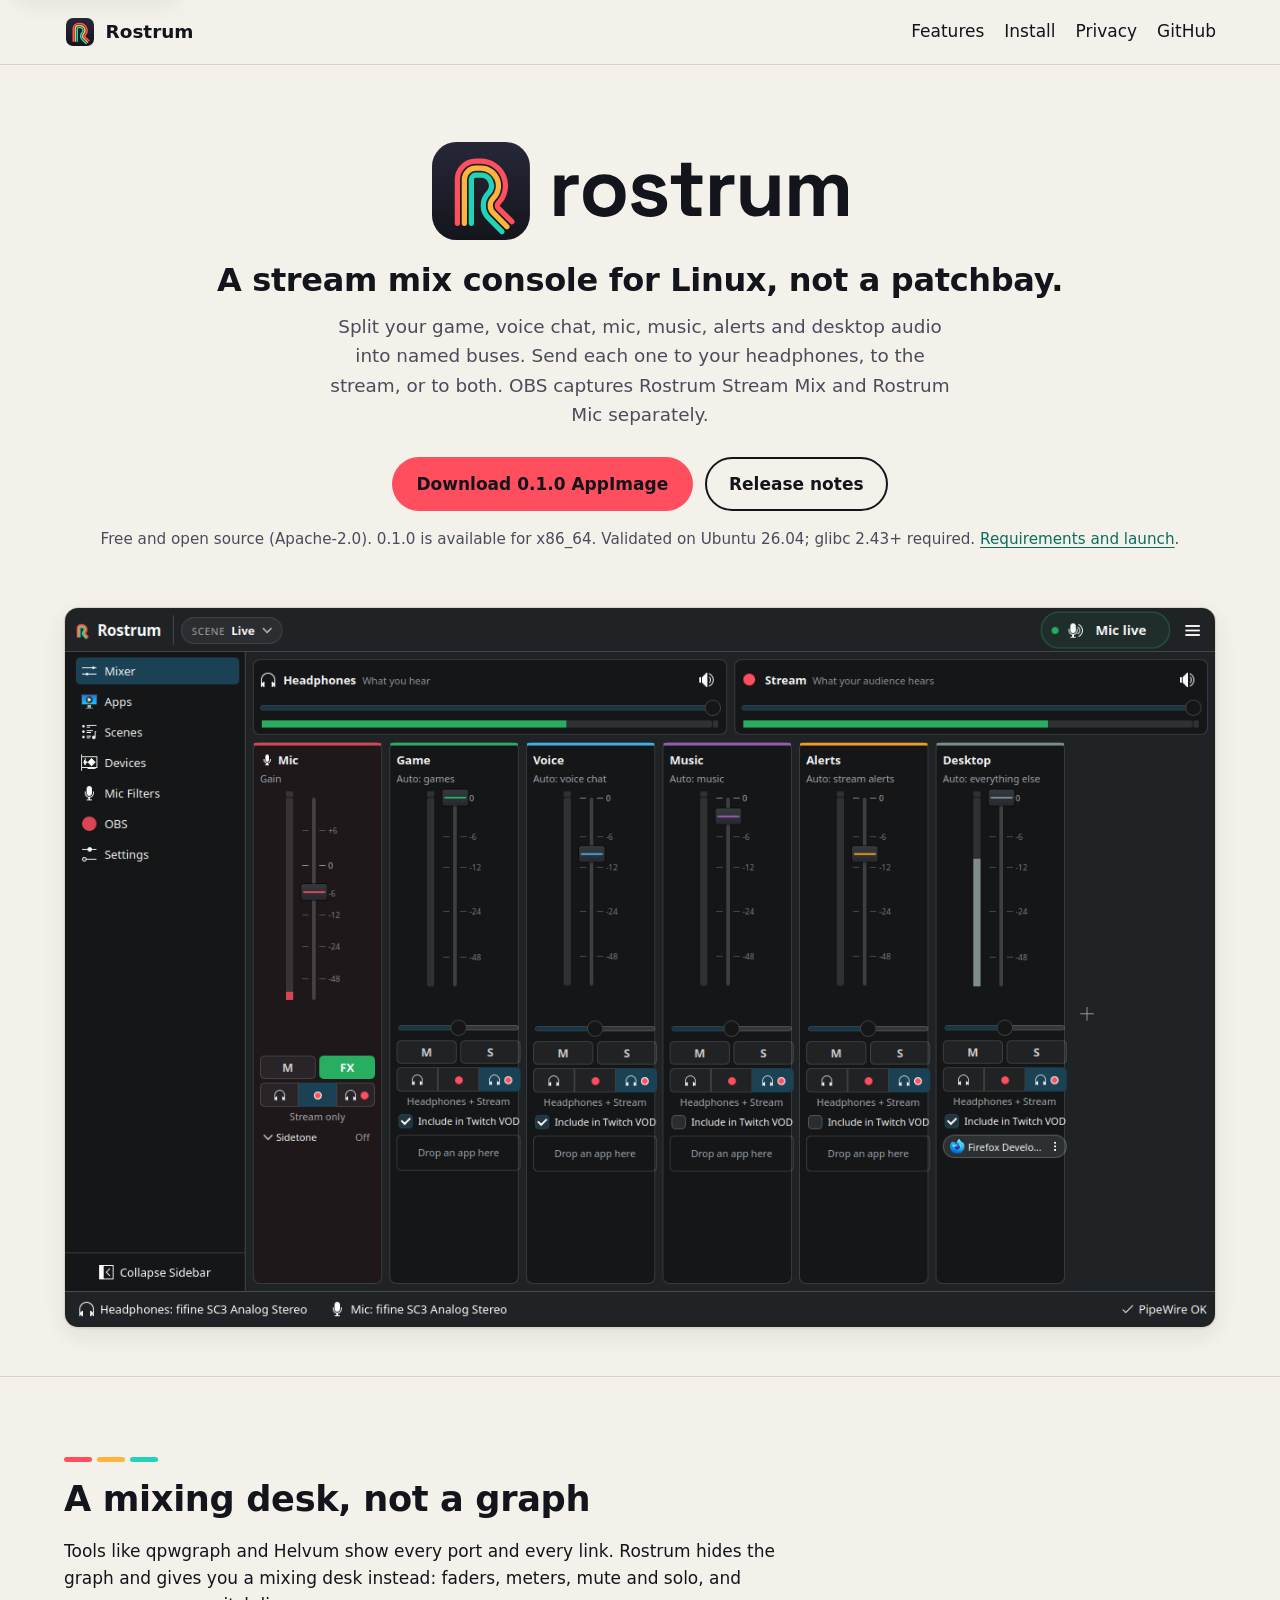
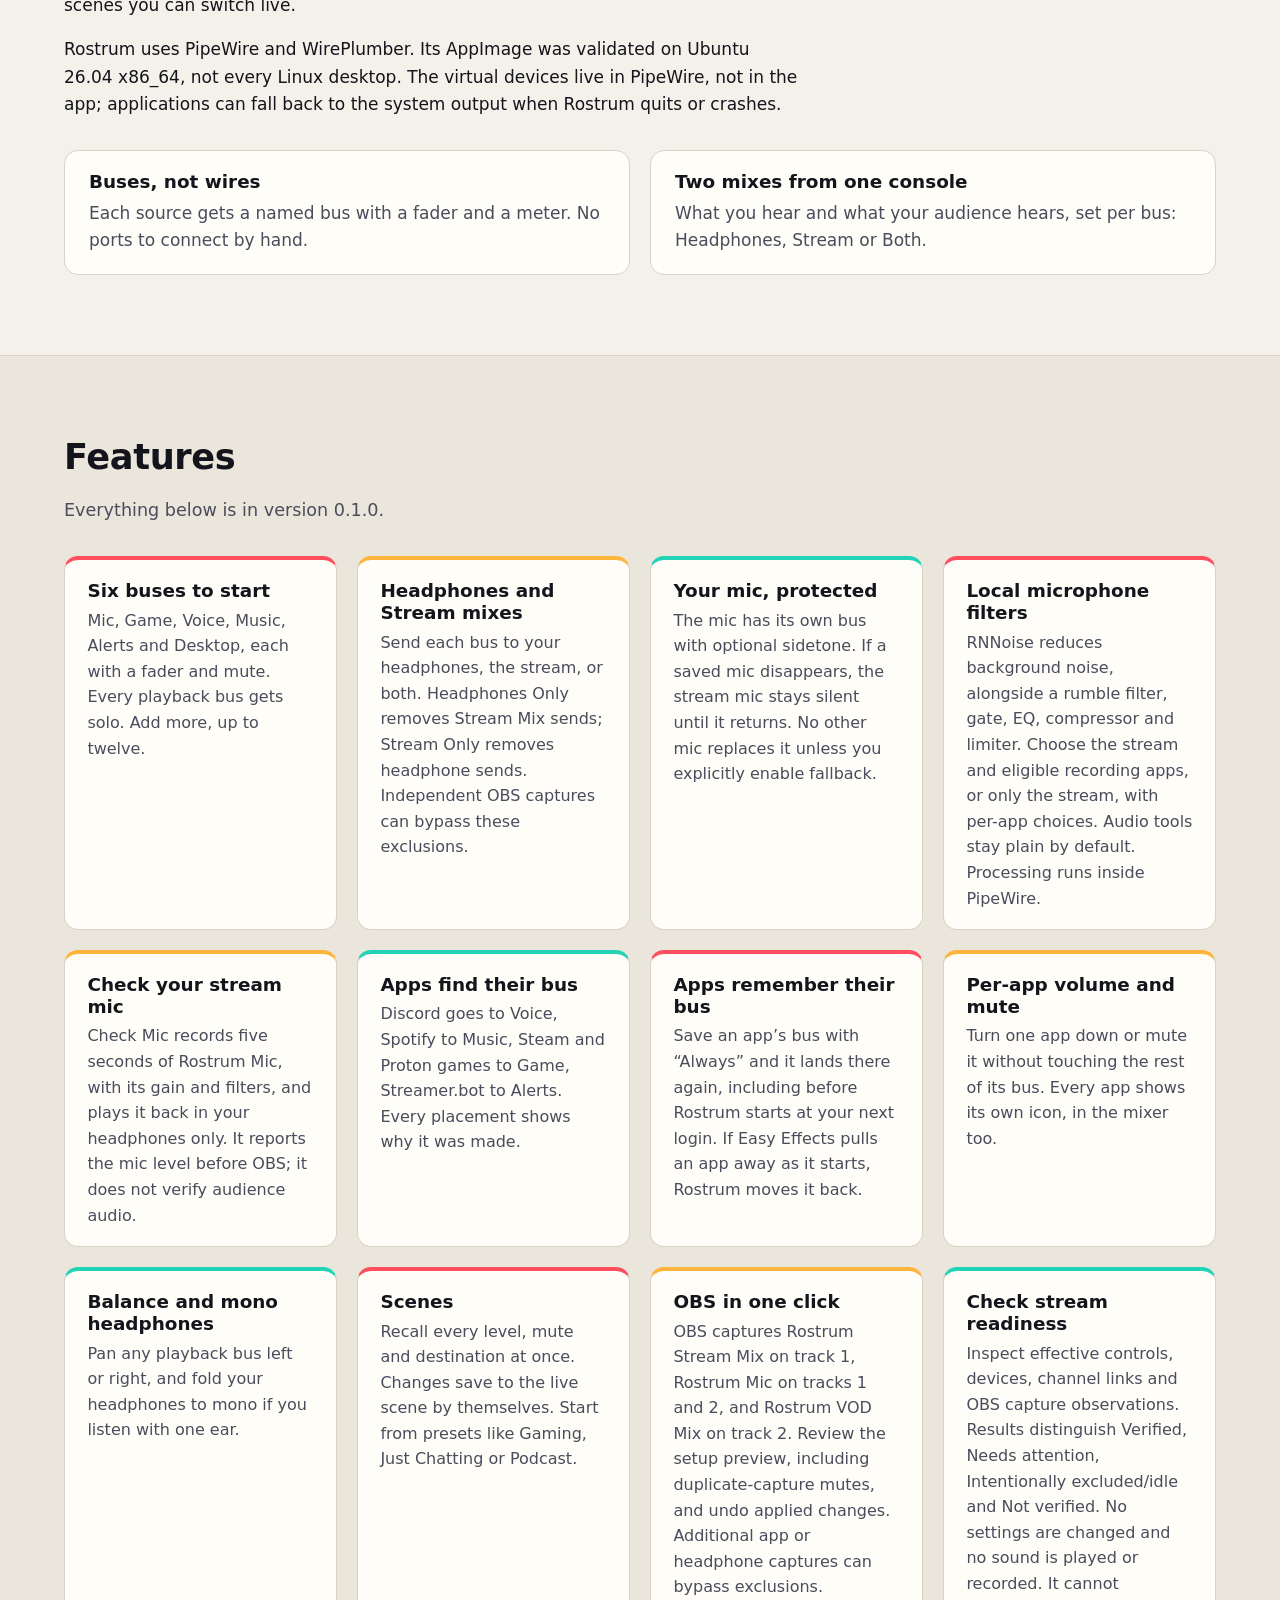
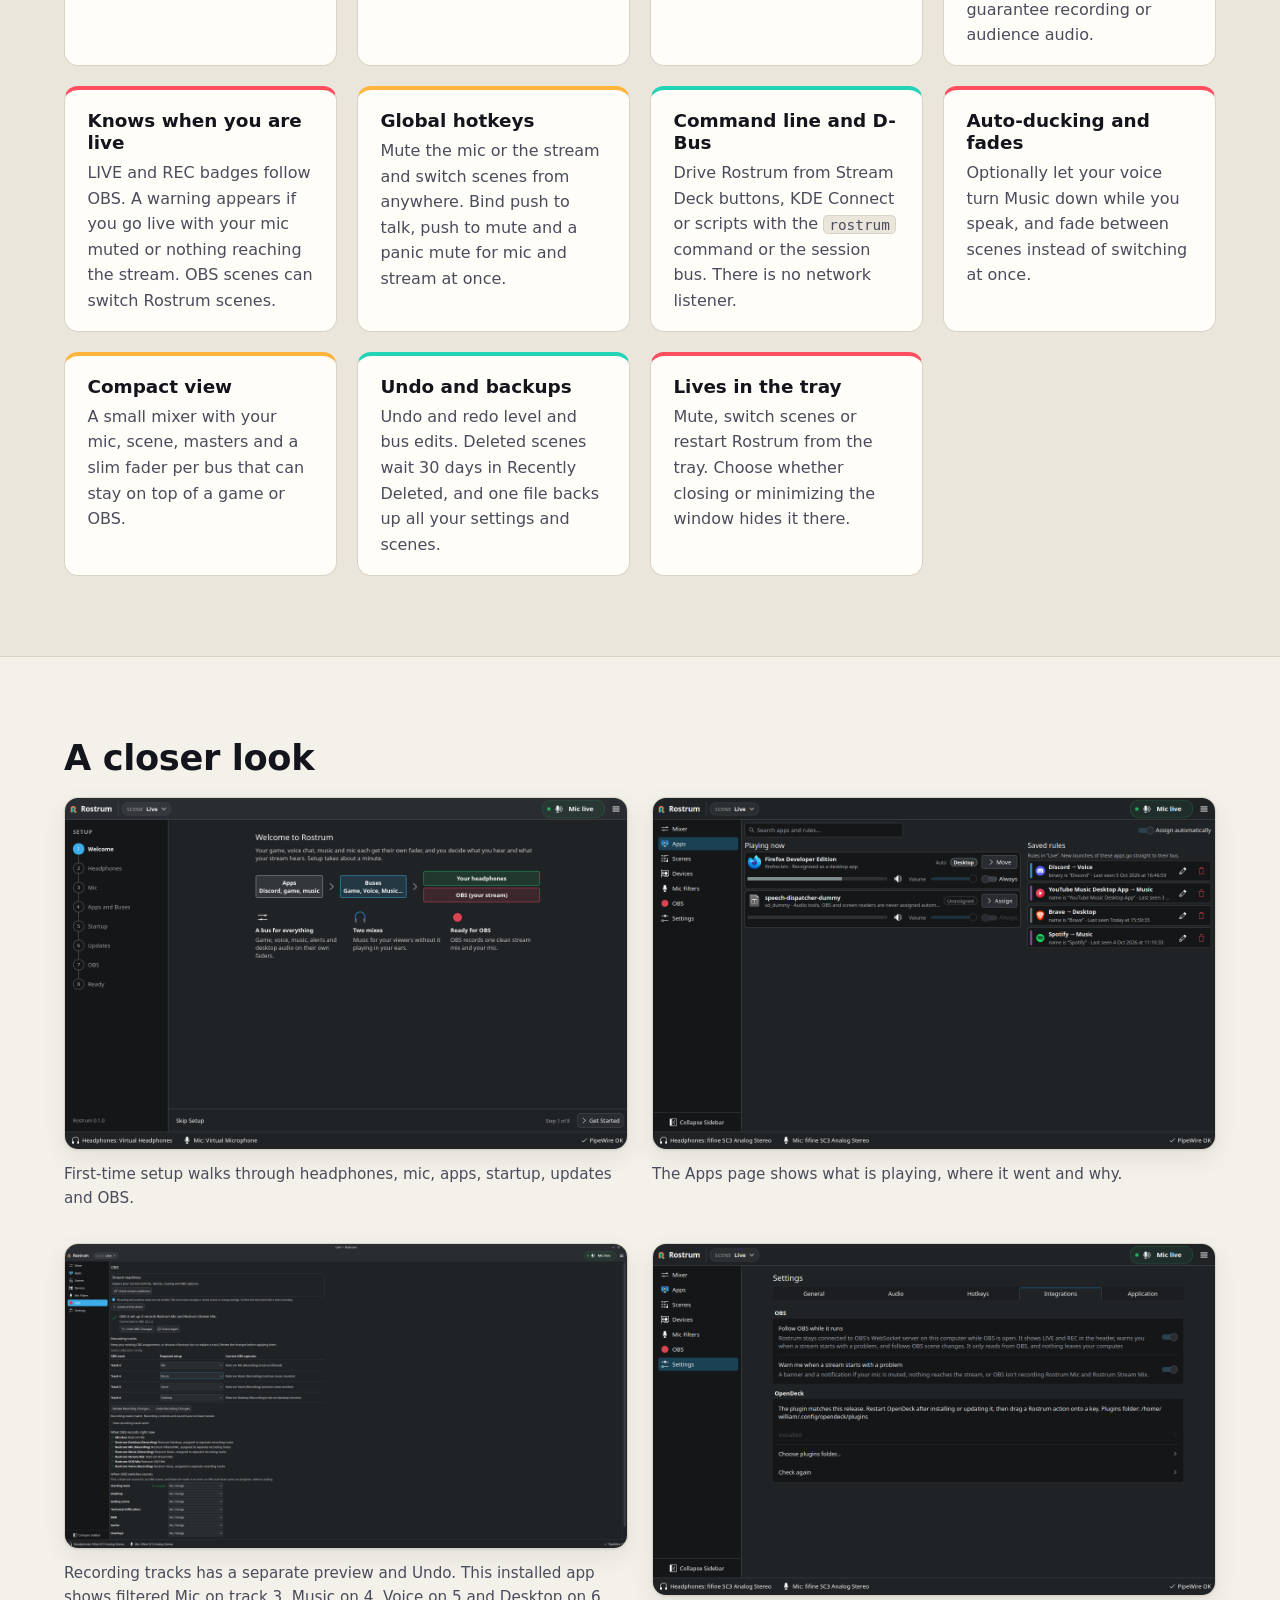
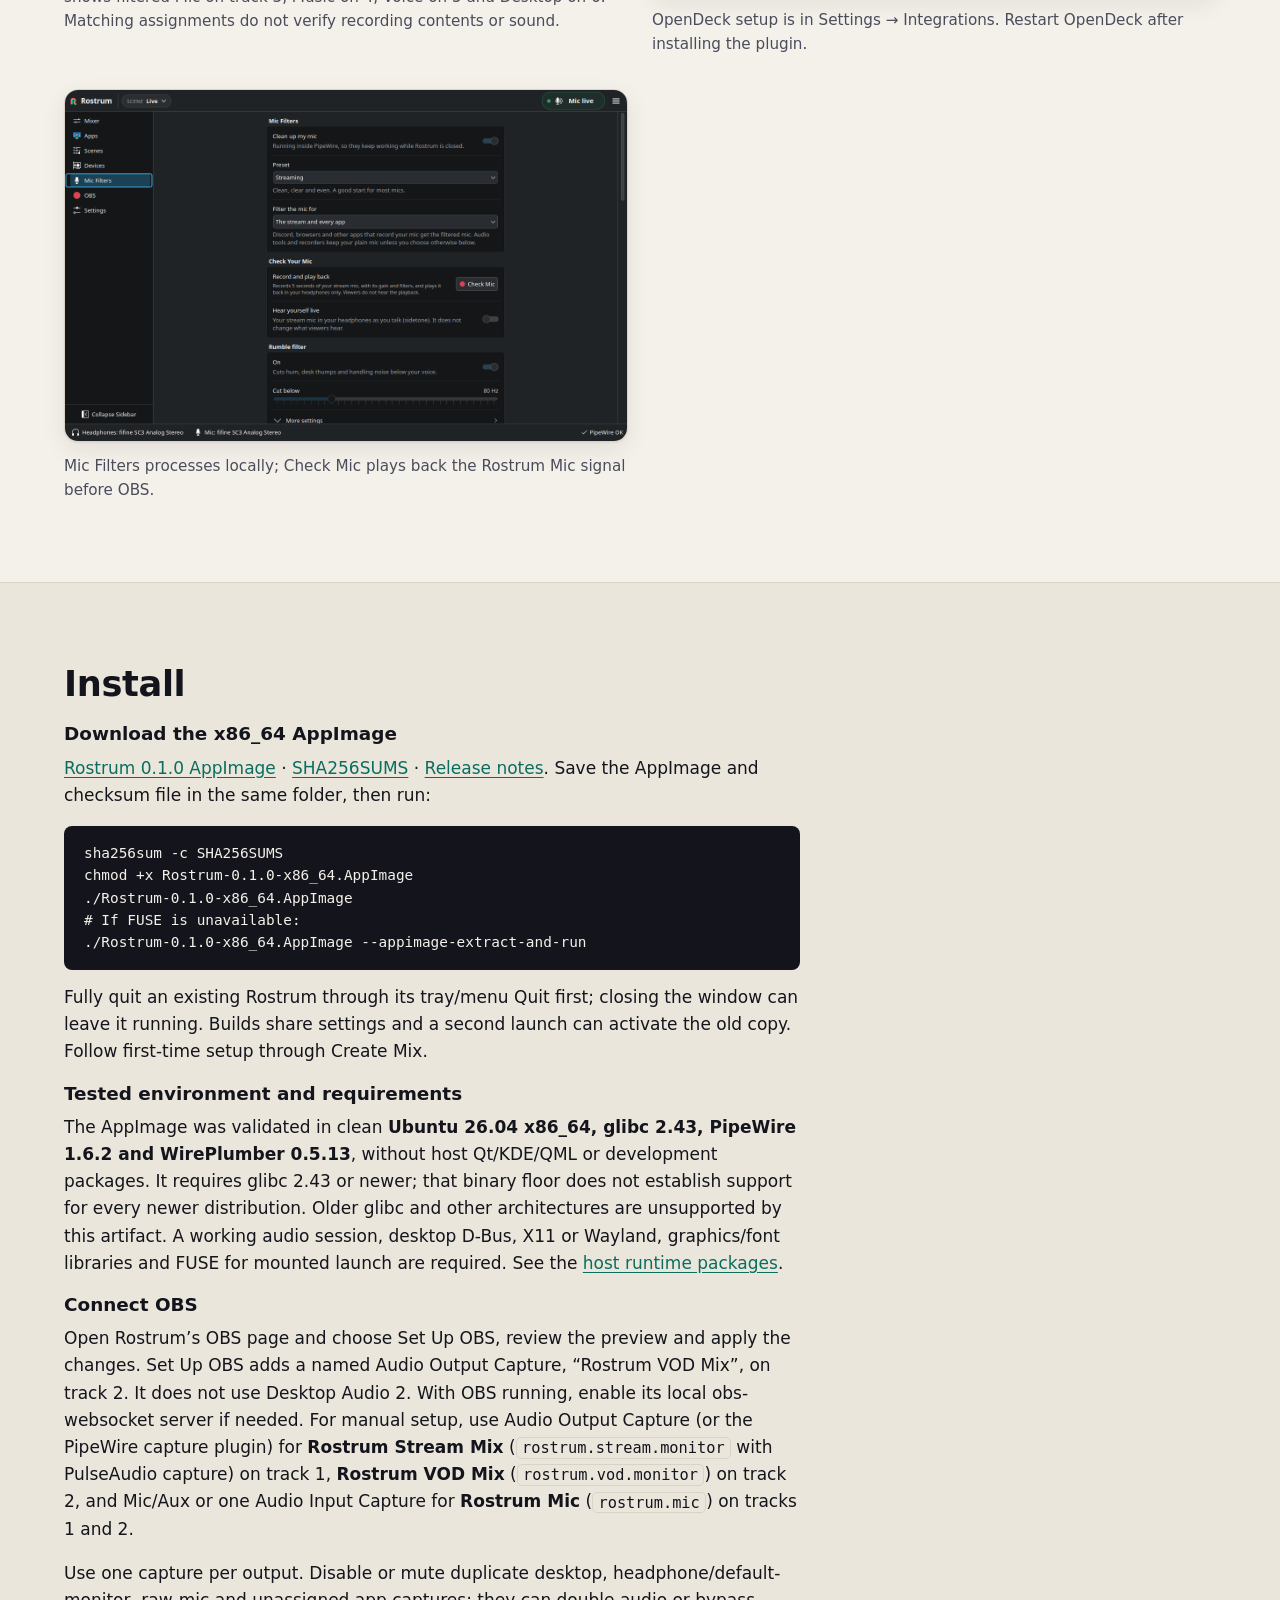
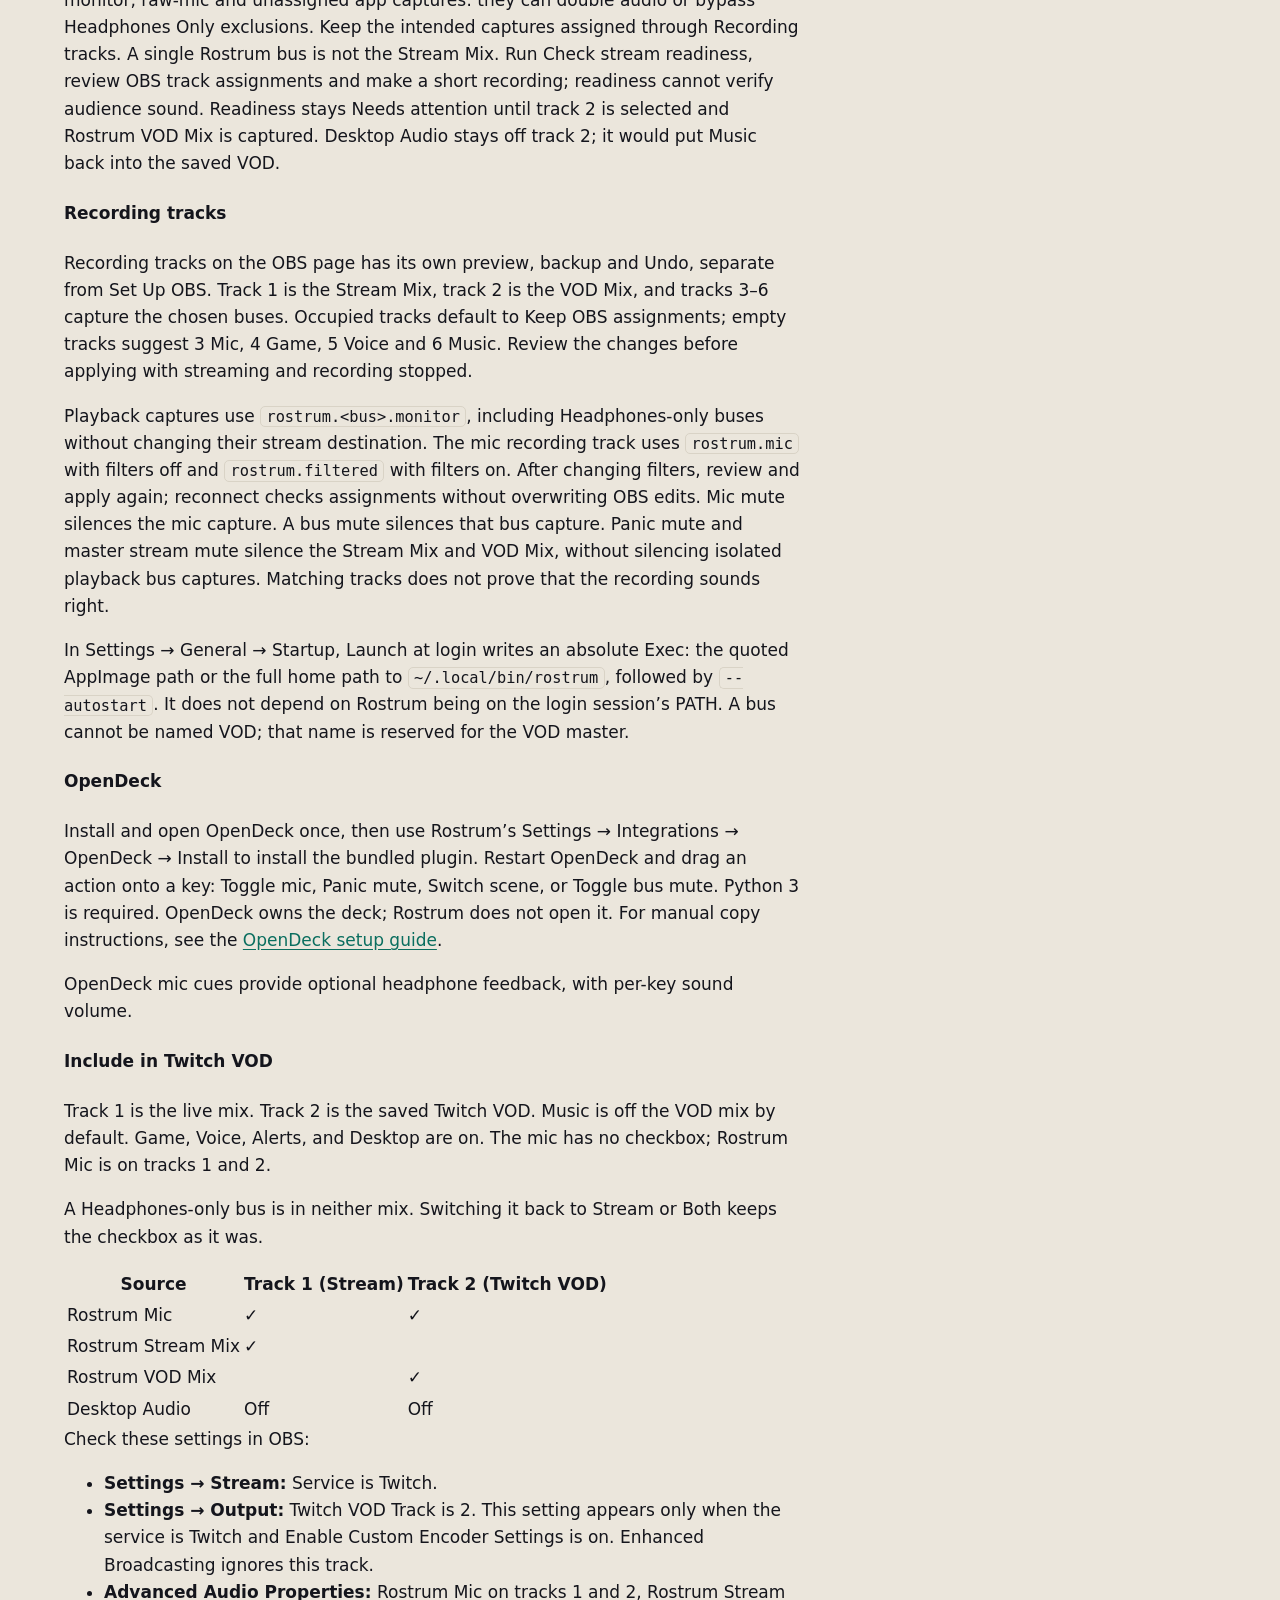
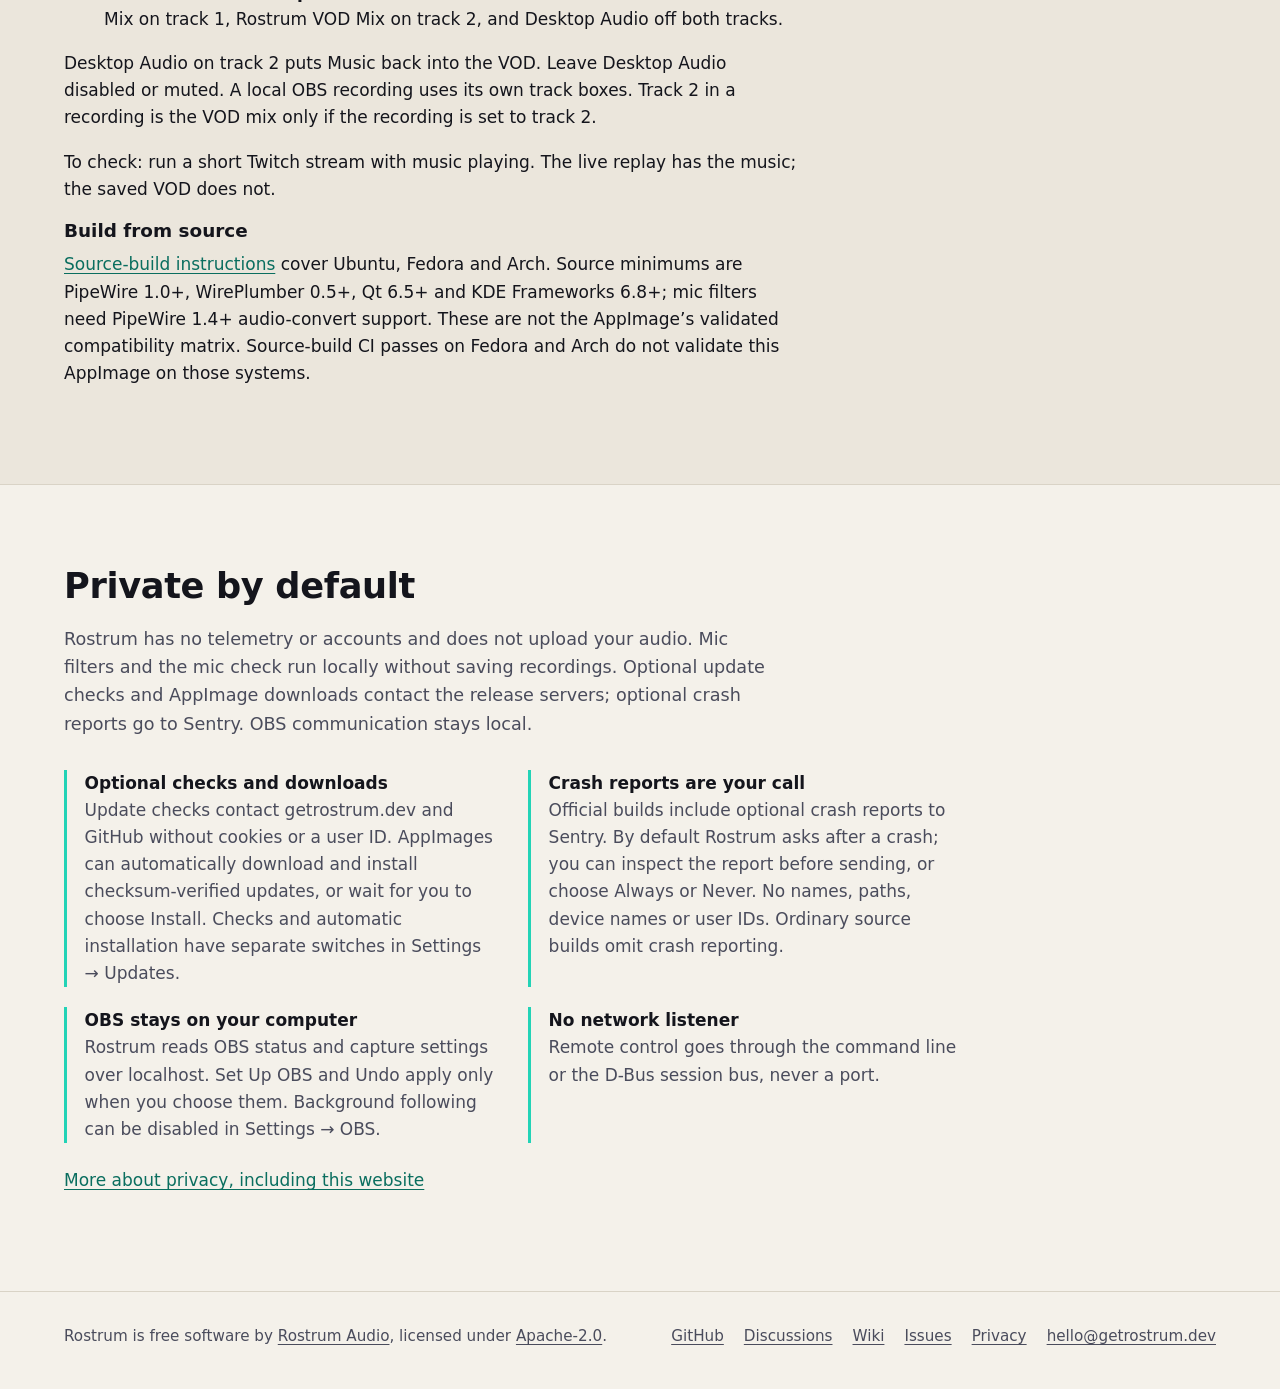
==== commit 98b05bb7: "Document recording tracks with the installed OBS screenshot" ====
--- a/index.html
+++ b/index.html
@@ -211,10 +211,10 @@
           <figure class="shot">
             <button class="zoom" type="button" popovertarget="view-obs">
               <span class="visually-hidden">Enlarge screenshot:</span>
-              <img src="images/obs.png?v=300708e9" width="1280" height="800"
-                   alt="The installed Rostrum OBS page connected to OBS 32.2.2, showing the read-only stream readiness results.">
+              <img src="images/obs.png?v=6a8f8c6b" width="2560" height="1384"
+                   alt="The installed Rostrum OBS page showing Recording tracks: track 3 Rostrum Filtered Mic, track 4 Music, track 5 Voice and track 6 Desktop.">
             </button>
-            <figcaption>Readiness shows which checks passed and which could not be verified. Recording and audience audio still need a short recording check.</figcaption>
+            <figcaption>Recording tracks has a separate preview and Undo. This installed app shows filtered Mic on track 3, Music on 4, Voice on 5 and Desktop on 6. Matching assignments do not verify recording contents or sound.</figcaption>
           </figure>
           <figure class="shot">
             <button class="zoom" type="button" popovertarget="view-settings">
@@ -280,11 +280,30 @@
         </p>
         <p>
           Use one capture per output. Disable or mute duplicate desktop, headphone/default-monitor,
-          raw-mic and app captures: they can double audio or bypass Headphones Only exclusions.
+          raw-mic and unassigned app captures: they can double audio or bypass Headphones Only exclusions.
+          Keep the intended captures assigned through Recording tracks.
           A single Rostrum bus is not the Stream Mix. Run Check stream readiness, review OBS track
           assignments and make a short recording; readiness cannot verify audience sound.
           Readiness stays Needs attention until track 2 is selected and Rostrum VOD Mix is captured.
           Desktop Audio stays off track 2; it would put Music back into the saved VOD.
+        </p>
+        <h4>Recording tracks</h4>
+        <p>
+          Recording tracks on the OBS page has its own preview, backup and Undo, separate from
+          Set Up OBS. Track 1 is the Stream Mix, track 2 is the VOD Mix, and tracks 3–6 capture
+          the chosen buses. Occupied tracks default to Keep OBS assignments; empty tracks suggest
+          3 Mic, 4 Game, 5 Voice and 6 Music. Review the changes before applying with streaming
+          and recording stopped.
+        </p>
+        <p>
+          Playback captures use <code>rostrum.&lt;bus&gt;.monitor</code>, including Headphones-only
+          buses without changing their stream destination. The mic recording track uses
+          <code>rostrum.mic</code> with filters off and <code>rostrum.filtered</code> with filters
+          on. After changing filters, review and apply again; reconnect checks assignments
+          without overwriting OBS edits. Mic mute silences the mic capture. A bus mute silences
+          that bus capture. Panic mute and master stream mute silence the Stream Mix and VOD Mix,
+          without silencing isolated playback bus captures. Matching tracks does not prove
+          that the recording sounds right.
         </p>
         <p>
           In Settings → General → Startup, Launch at login writes an absolute Exec: the quoted
@@ -300,6 +319,7 @@
           OpenDeck owns the deck; Rostrum does not open it. For manual copy instructions, see the
           <a href="https://github.com/rostrum-audio/rostrum/tree/codex/twitch-vod-mix#opendeck">OpenDeck setup guide</a>.
         </p>
+        <p>OpenDeck mic cues provide optional headphone feedback, with per-key sound volume.</p>
         <section id="vod" aria-labelledby="vod-title">
           <h4 id="vod-title">Include in Twitch VOD</h4>
           <p>
@@ -422,7 +442,7 @@
     <div class="lightbox" id="view-obs" popover>
       <button type="button" popovertarget="view-obs" popovertargetaction="hide">
         <span class="visually-hidden">Close the enlarged screenshot</span>
-        <img src="images/obs.png?v=300708e9" width="1280" height="800" alt="">
+        <img src="images/obs.png?v=6a8f8c6b" width="2560" height="1384" alt="">
         <span class="lightbox-close" aria-hidden="true">✕</span>
       </button>
     </div>
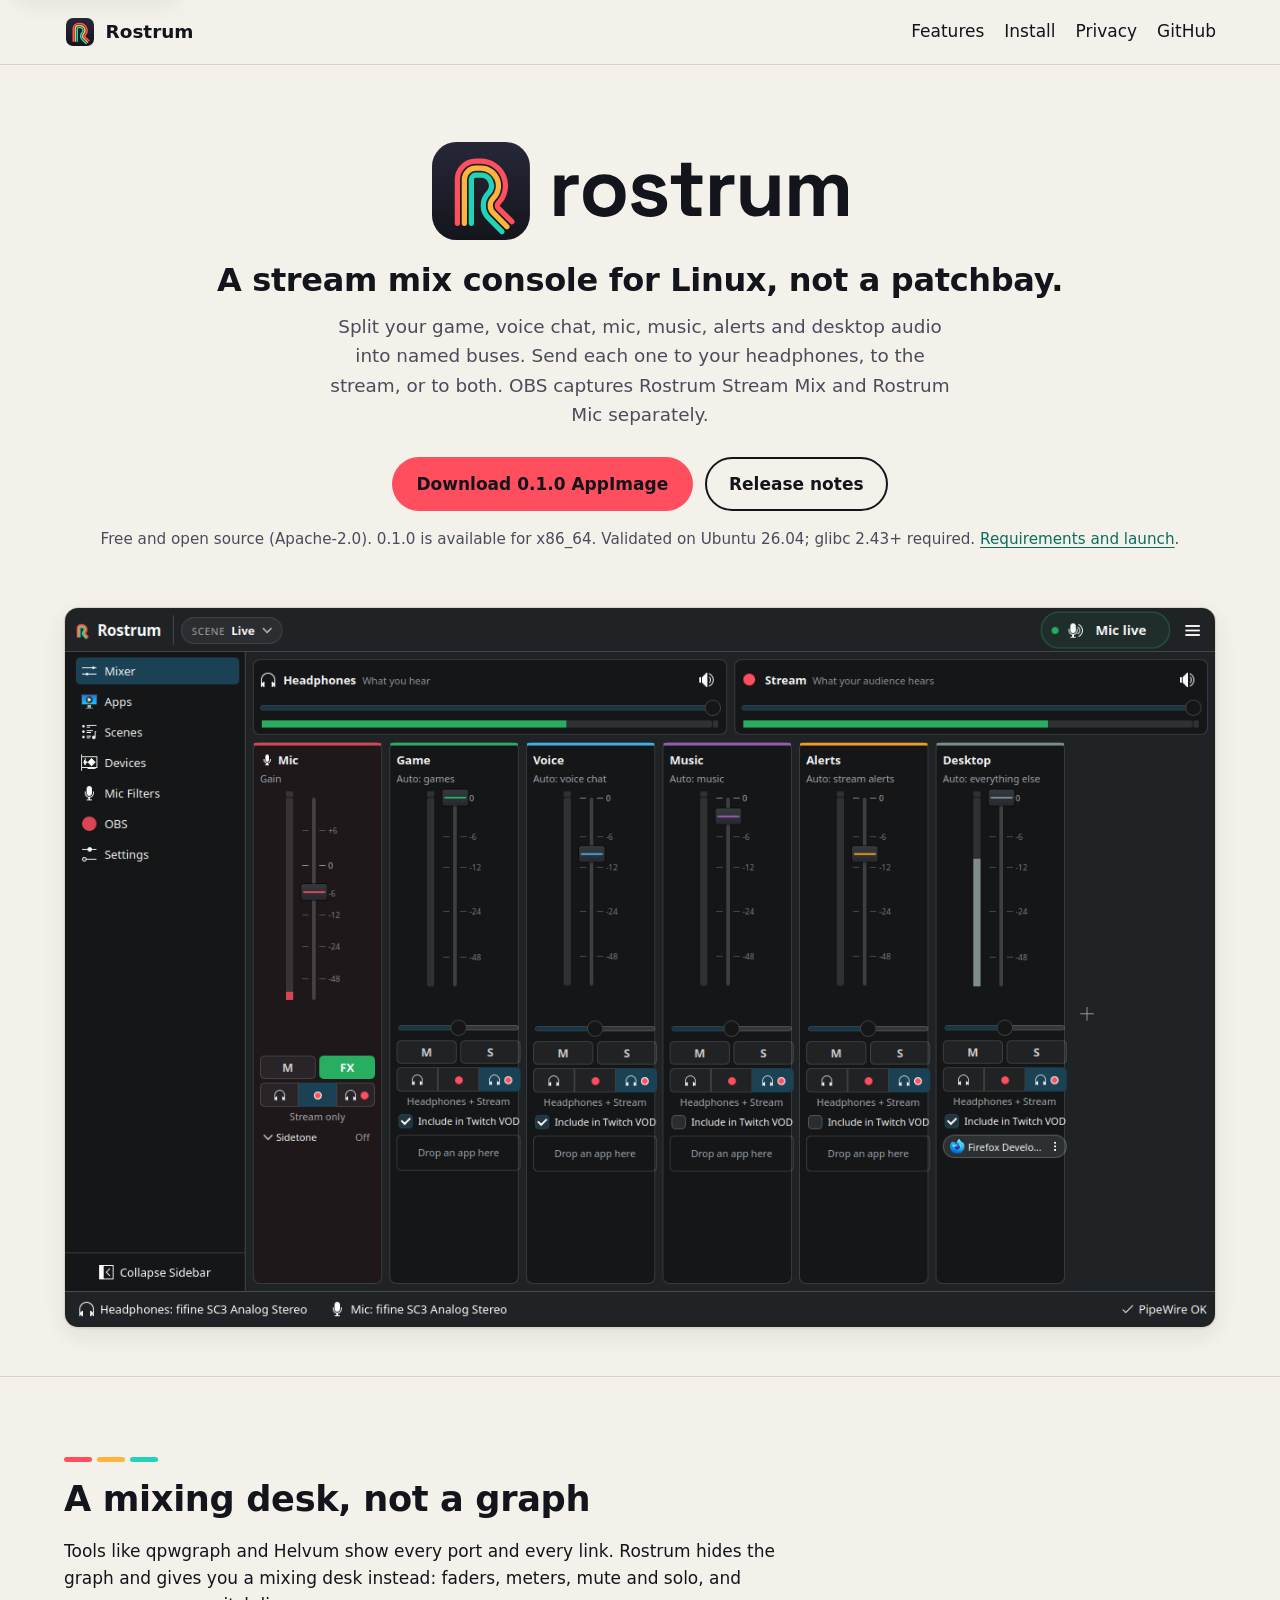
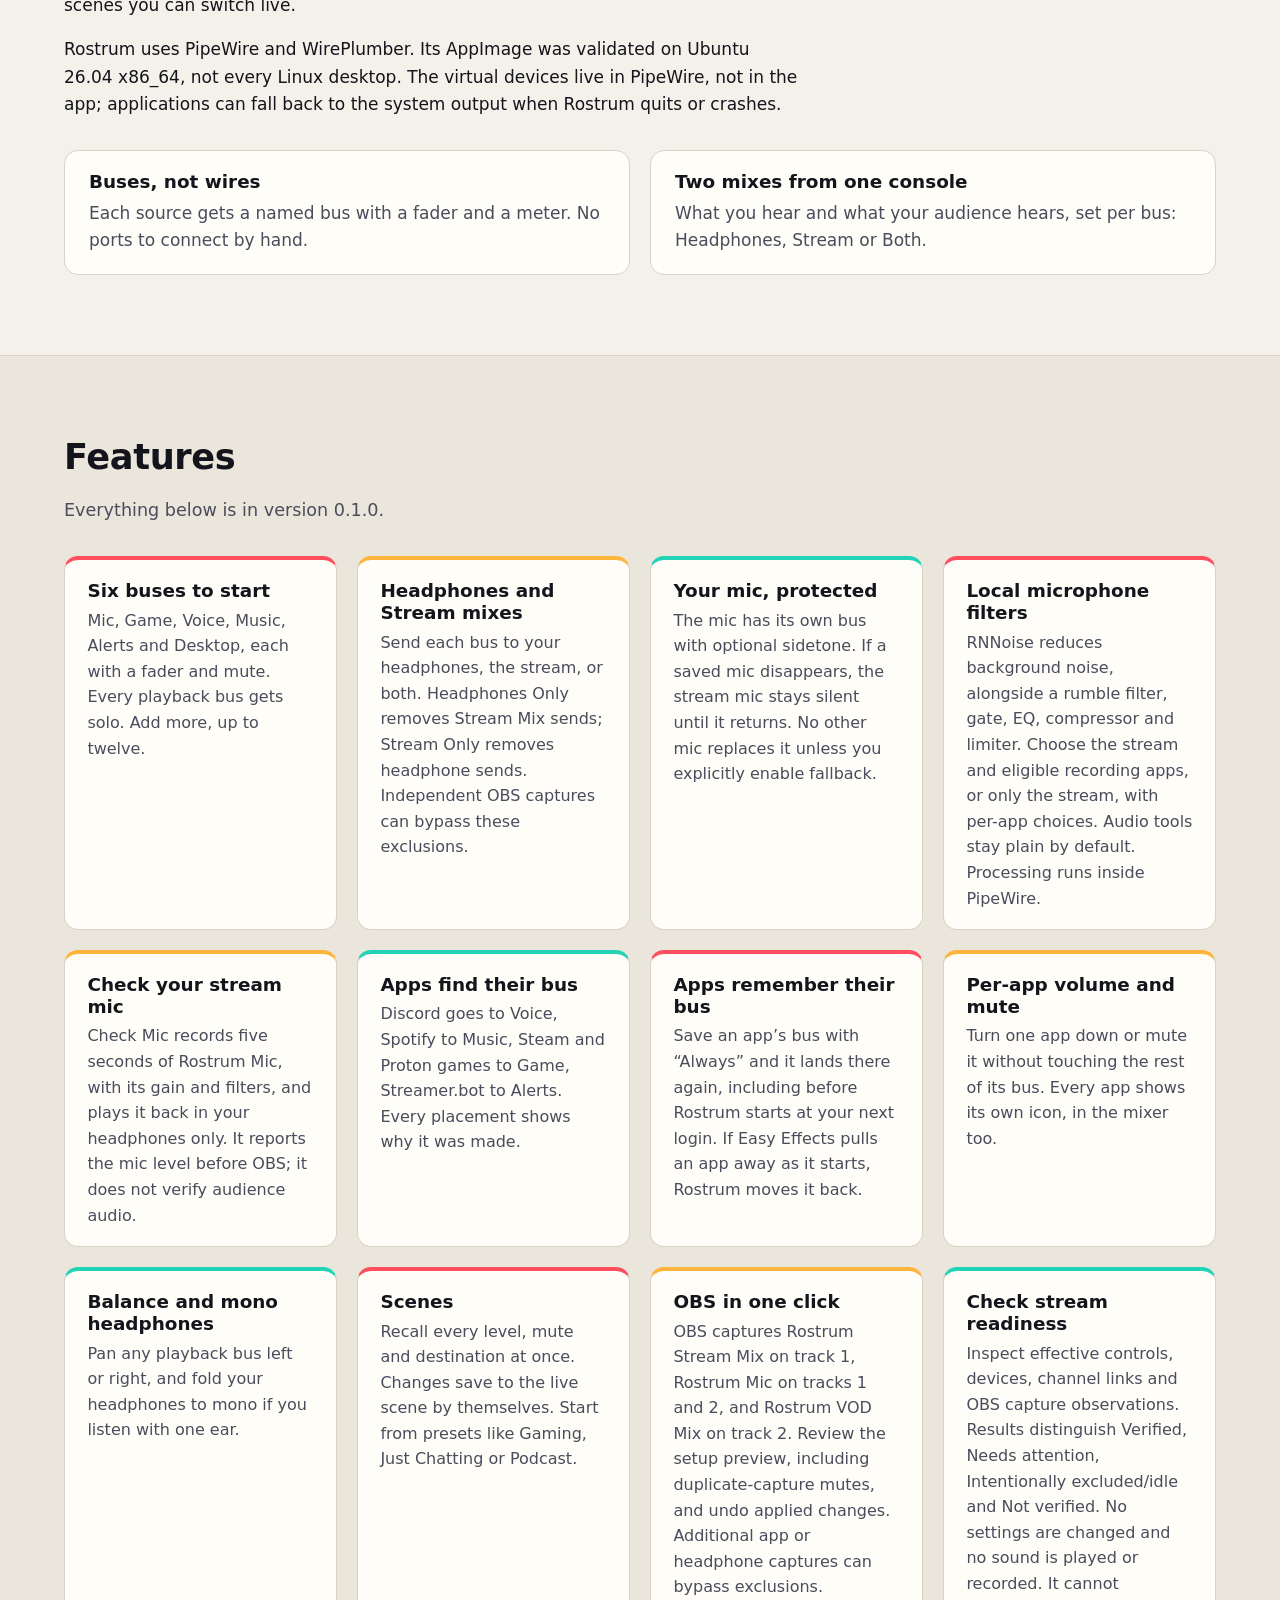
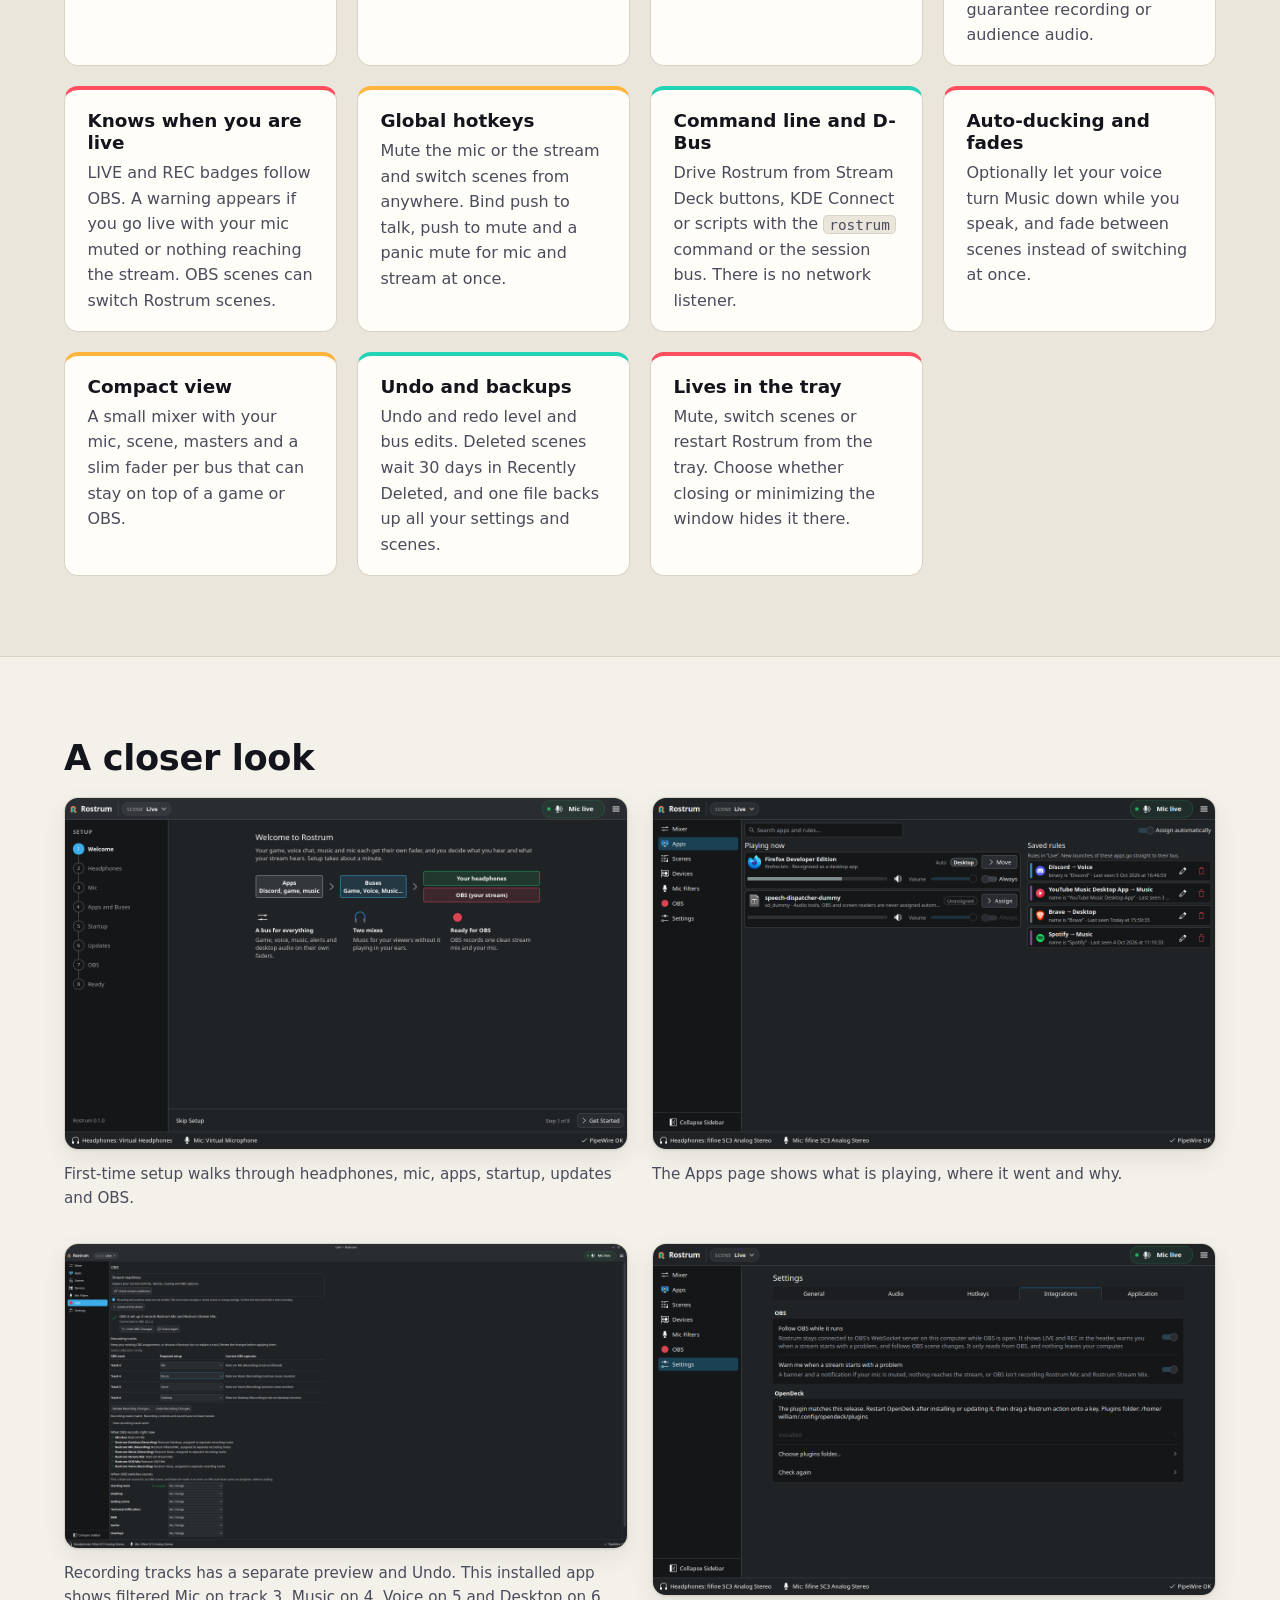
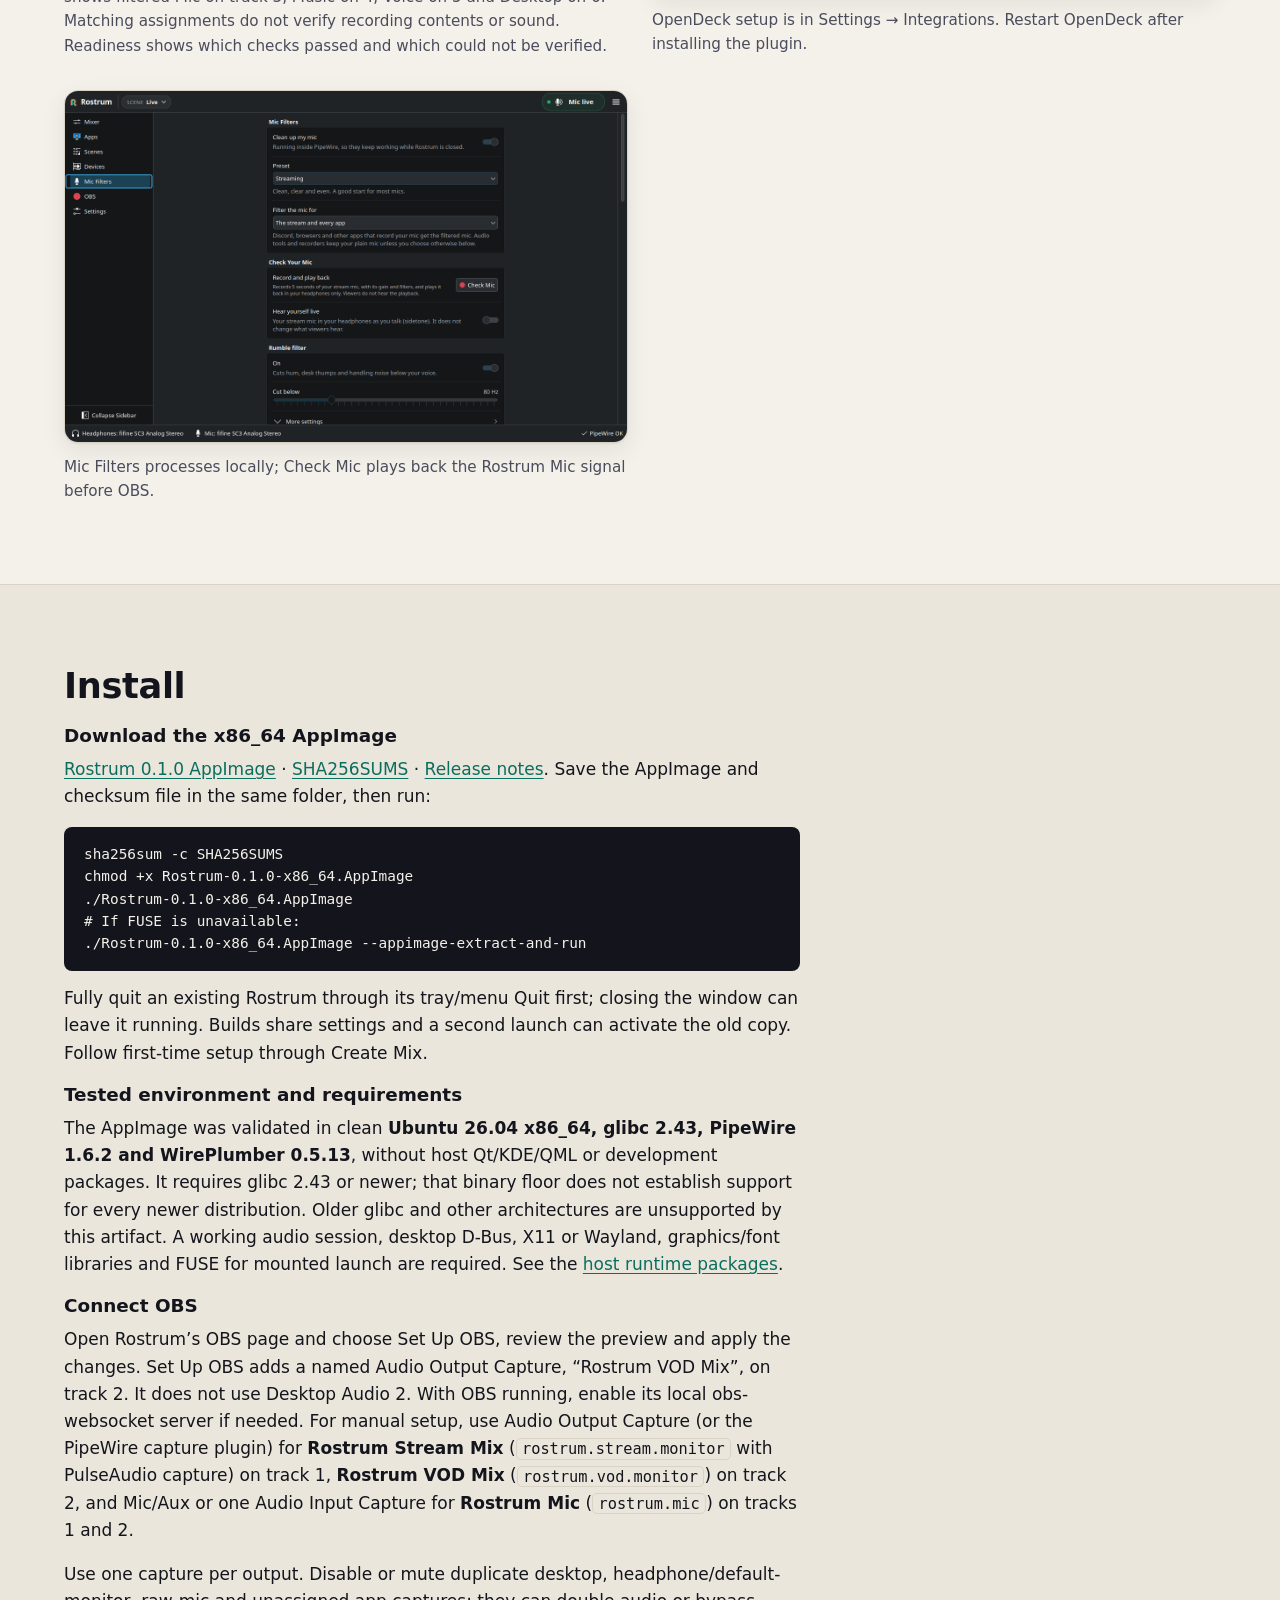
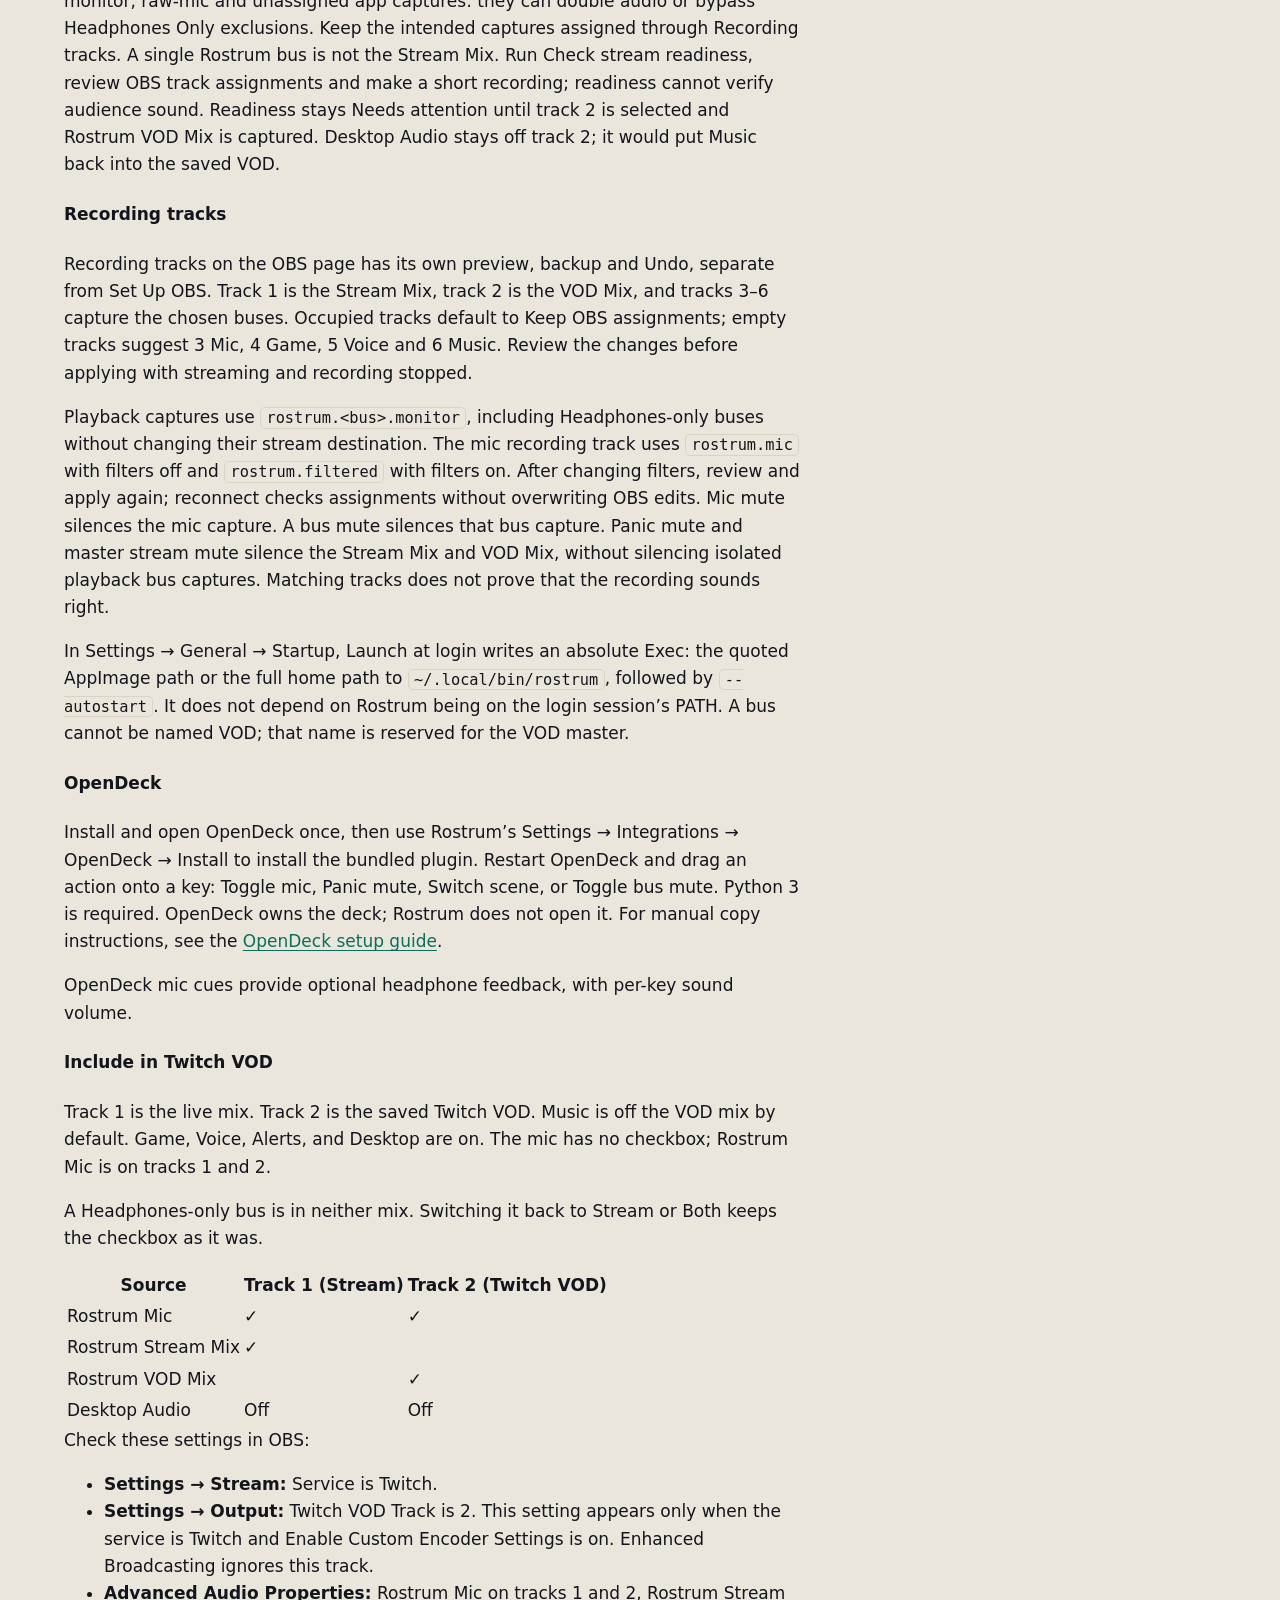
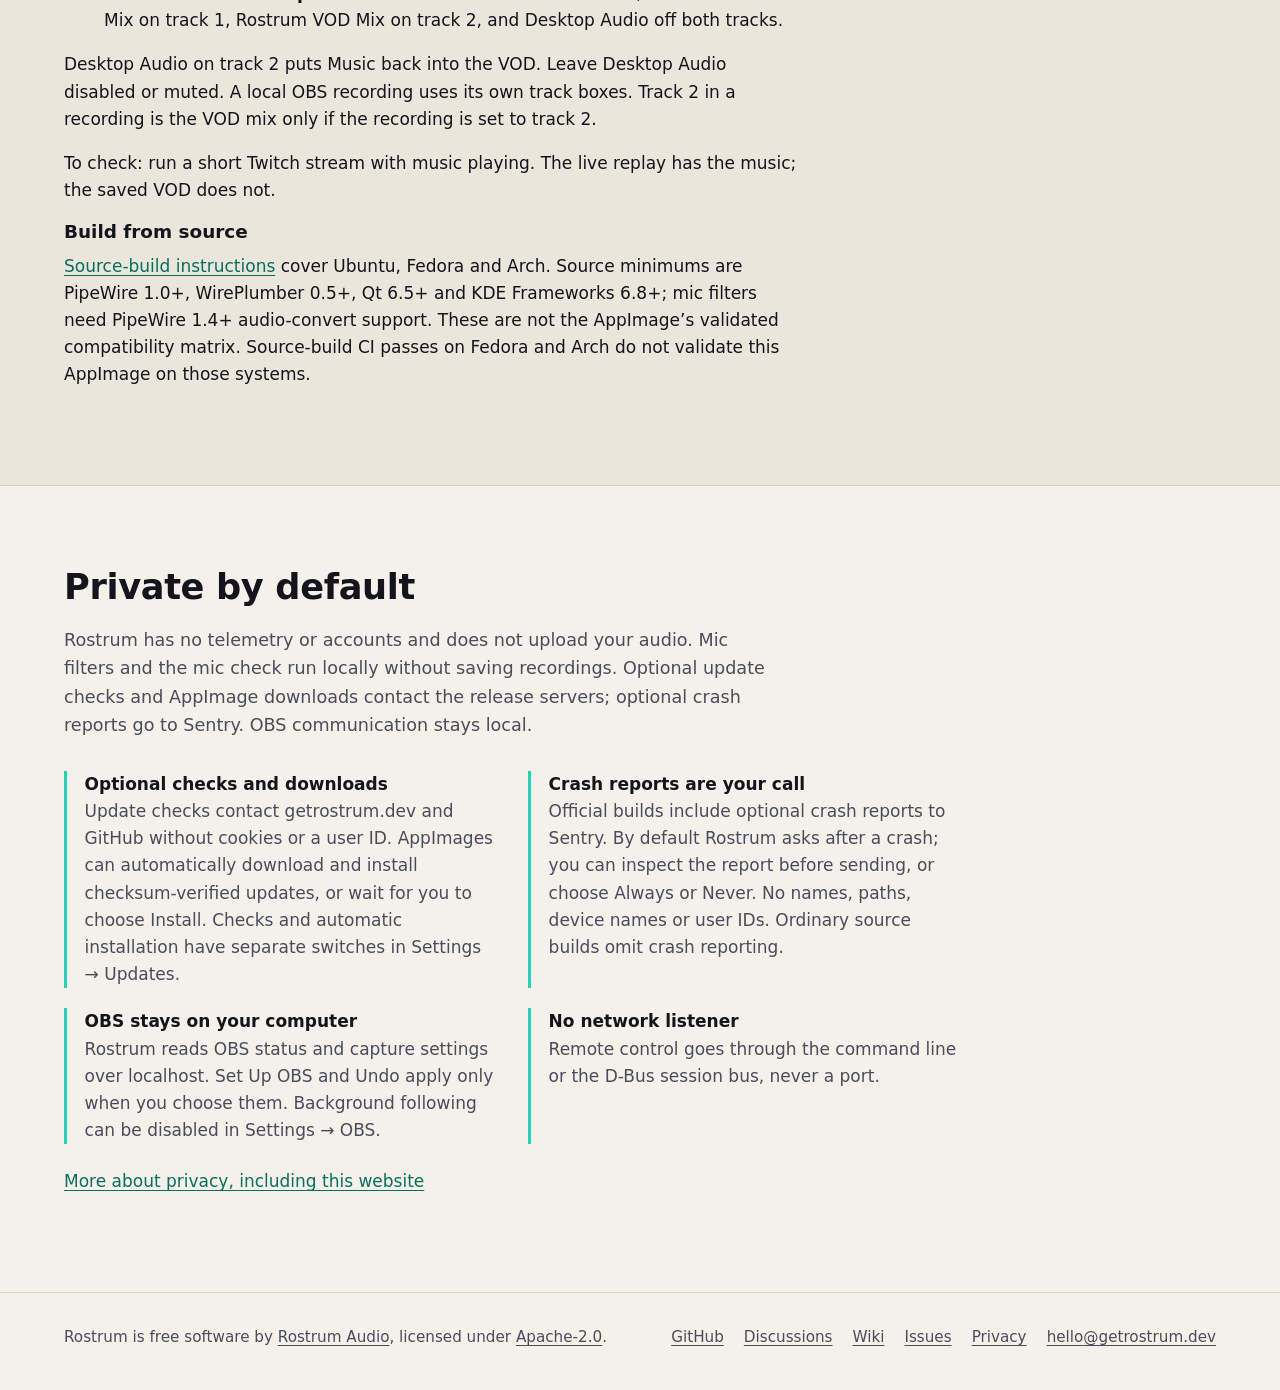
==== commit bfd7d7f3: "Merge main while preserving recording docs and installed screenshot" ====
--- a/index.html
+++ b/index.html
@@ -214,7 +214,7 @@
               <img src="images/obs.png?v=6a8f8c6b" width="2560" height="1384"
                    alt="The installed Rostrum OBS page showing Recording tracks: track 3 Rostrum Filtered Mic, track 4 Music, track 5 Voice and track 6 Desktop.">
             </button>
-            <figcaption>Recording tracks has a separate preview and Undo. This installed app shows filtered Mic on track 3, Music on 4, Voice on 5 and Desktop on 6. Matching assignments do not verify recording contents or sound.</figcaption>
+            <figcaption>Recording tracks has a separate preview and Undo. This installed app shows filtered Mic on track 3, Music on 4, Voice on 5 and Desktop on 6. Matching assignments do not verify recording contents or sound. Readiness shows which checks passed and which could not be verified.</figcaption>
           </figure>
           <figure class="shot">
             <button class="zoom" type="button" popovertarget="view-settings">
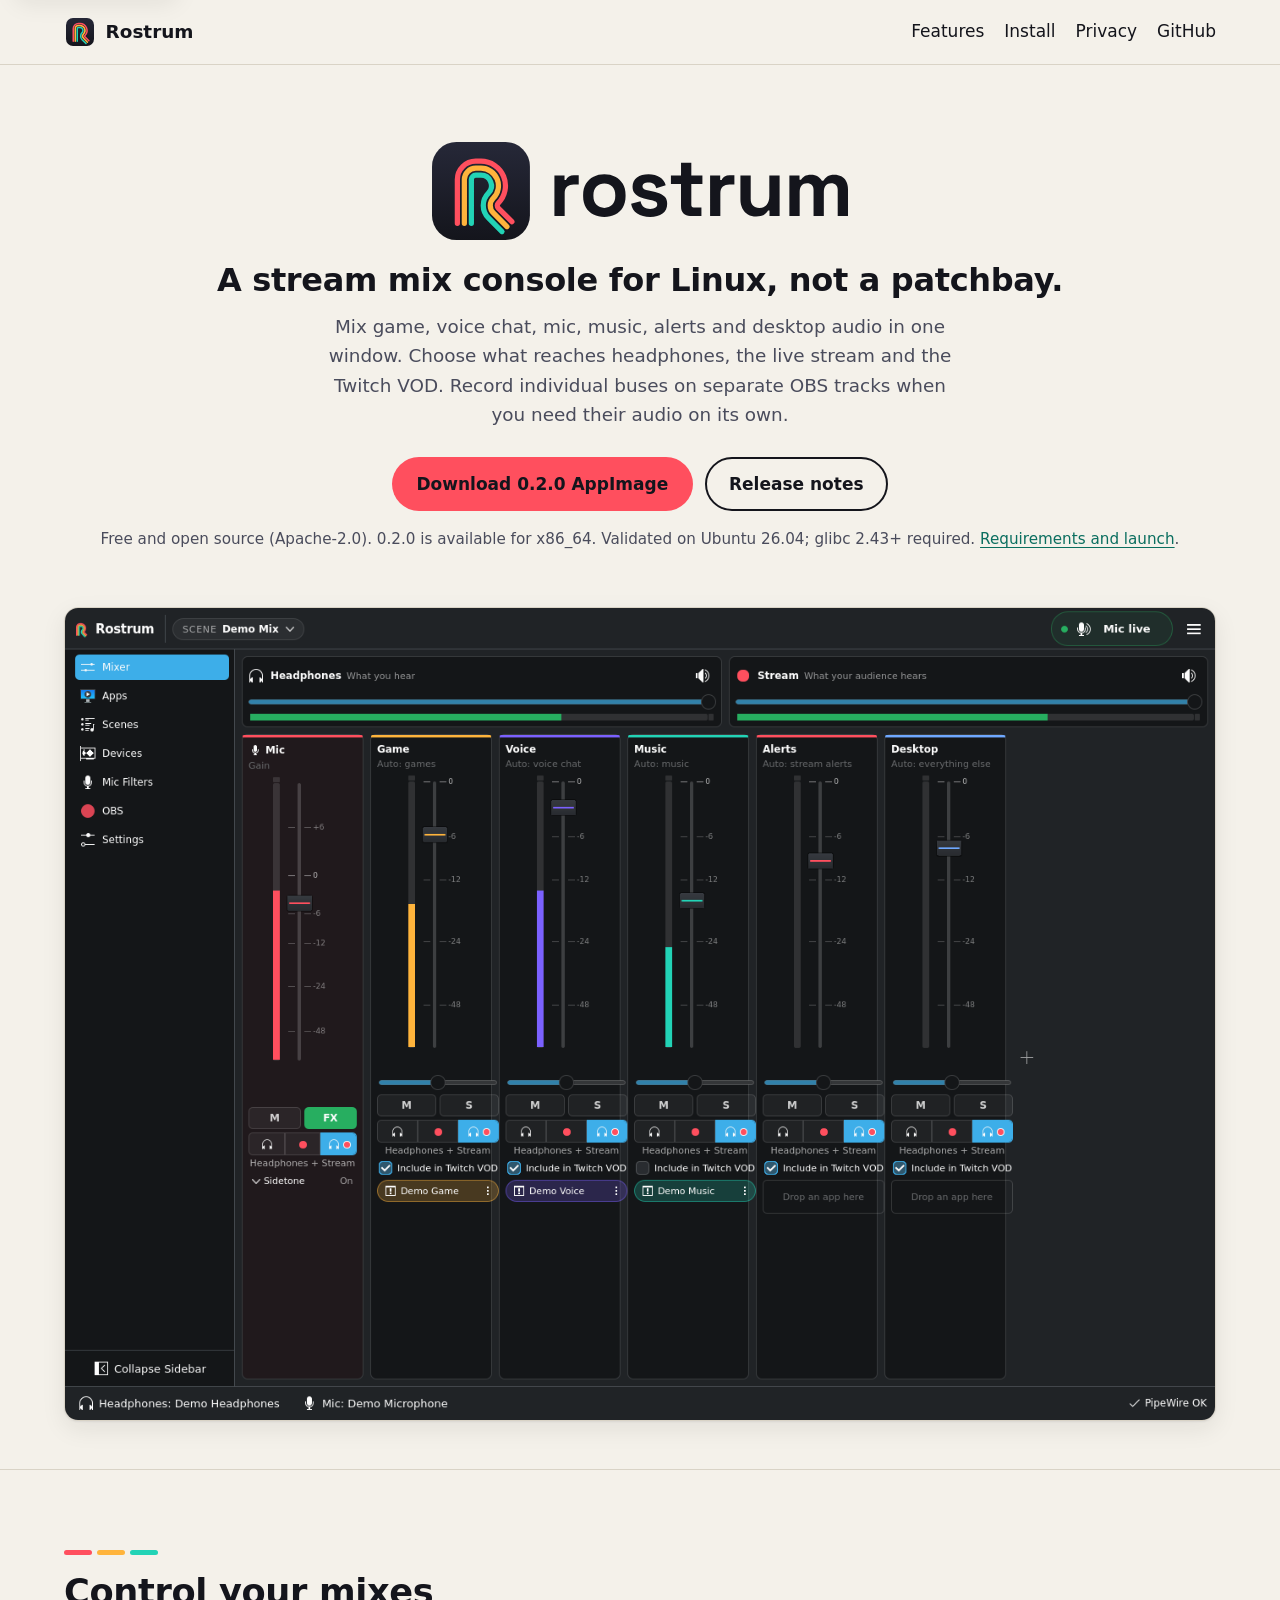
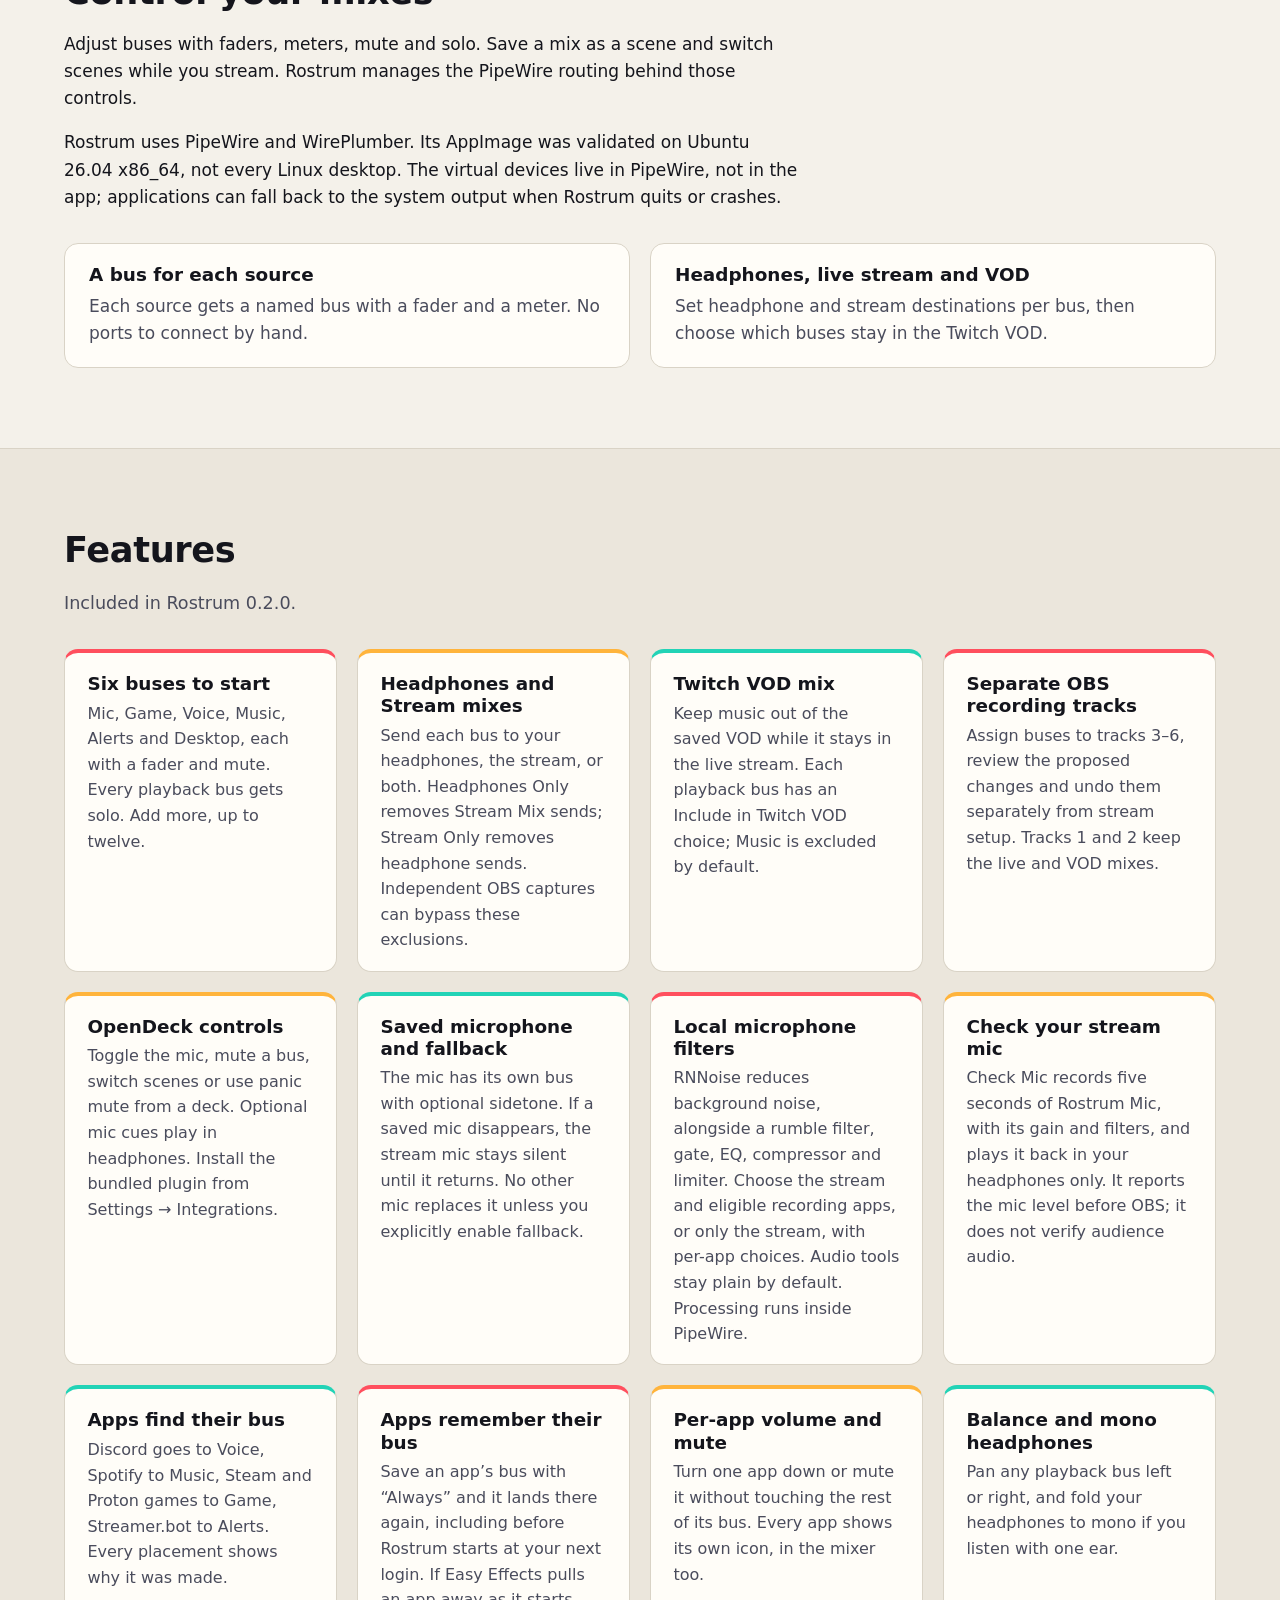
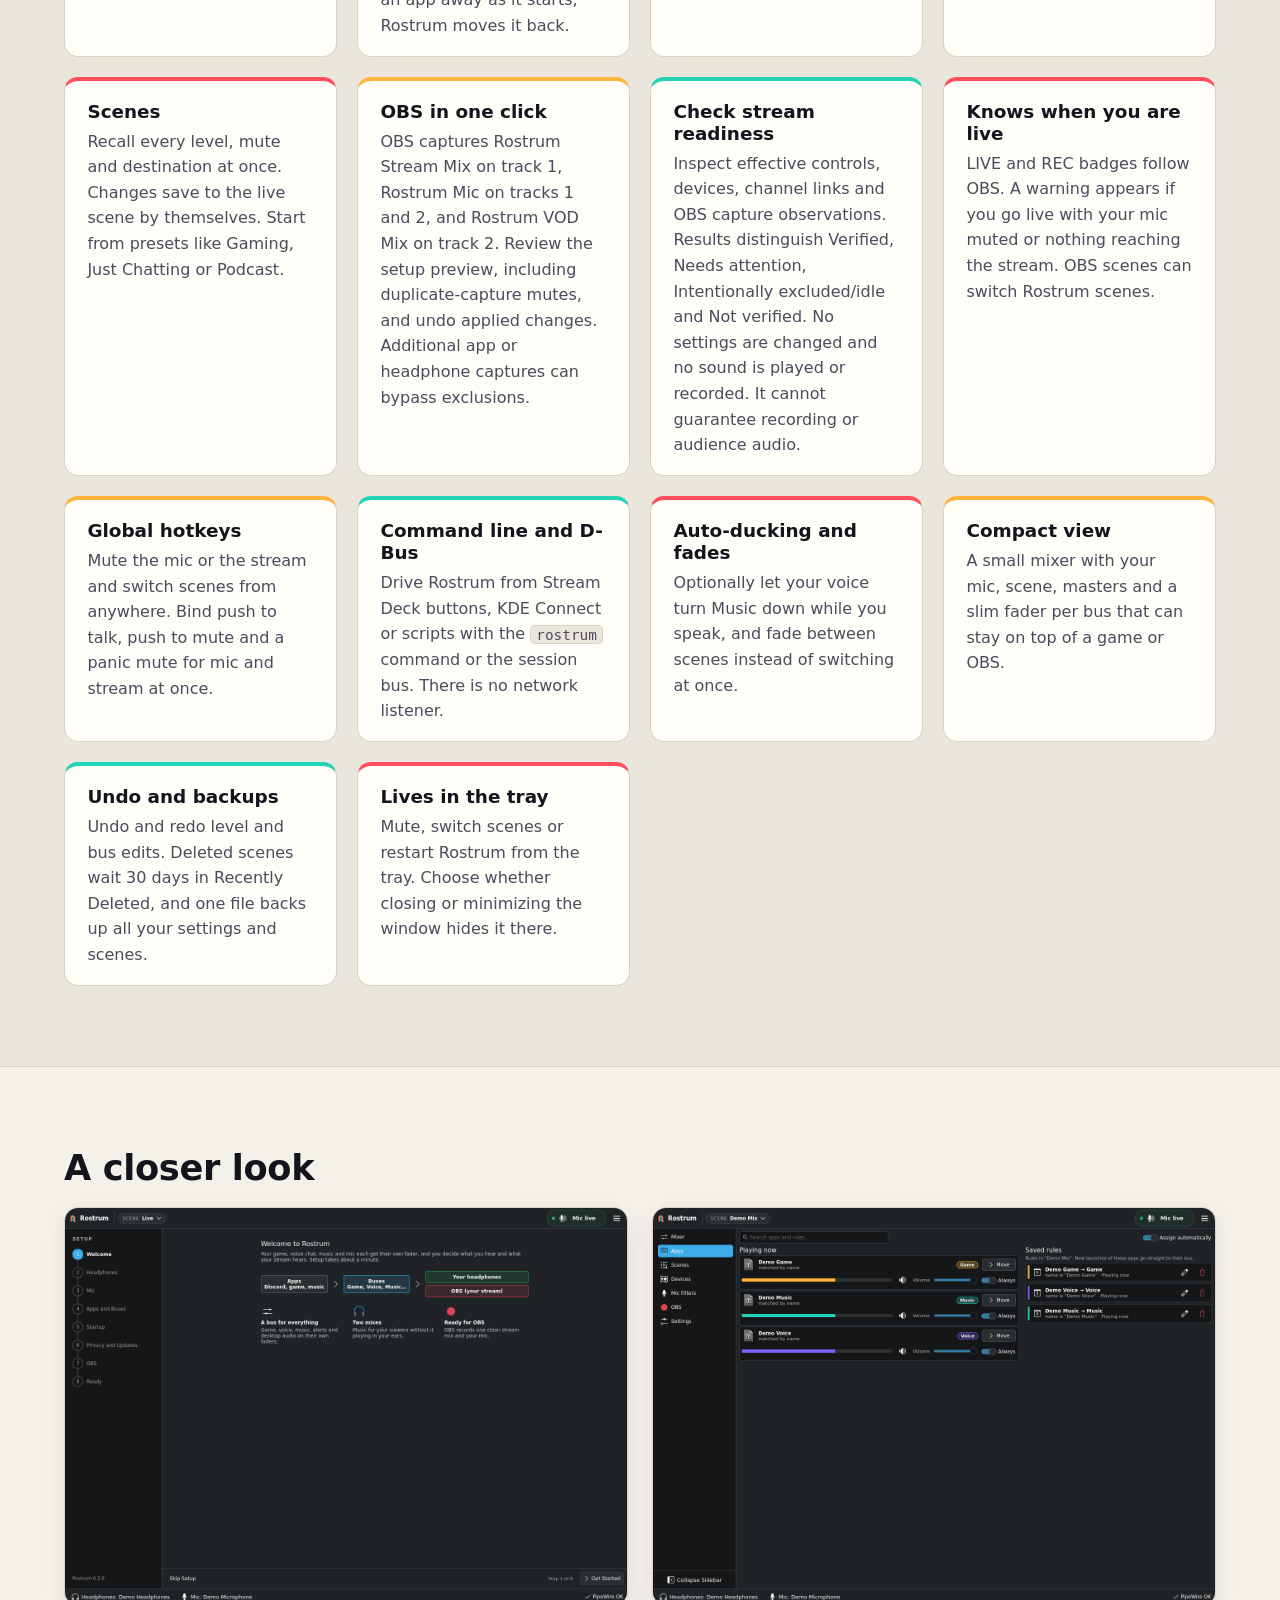
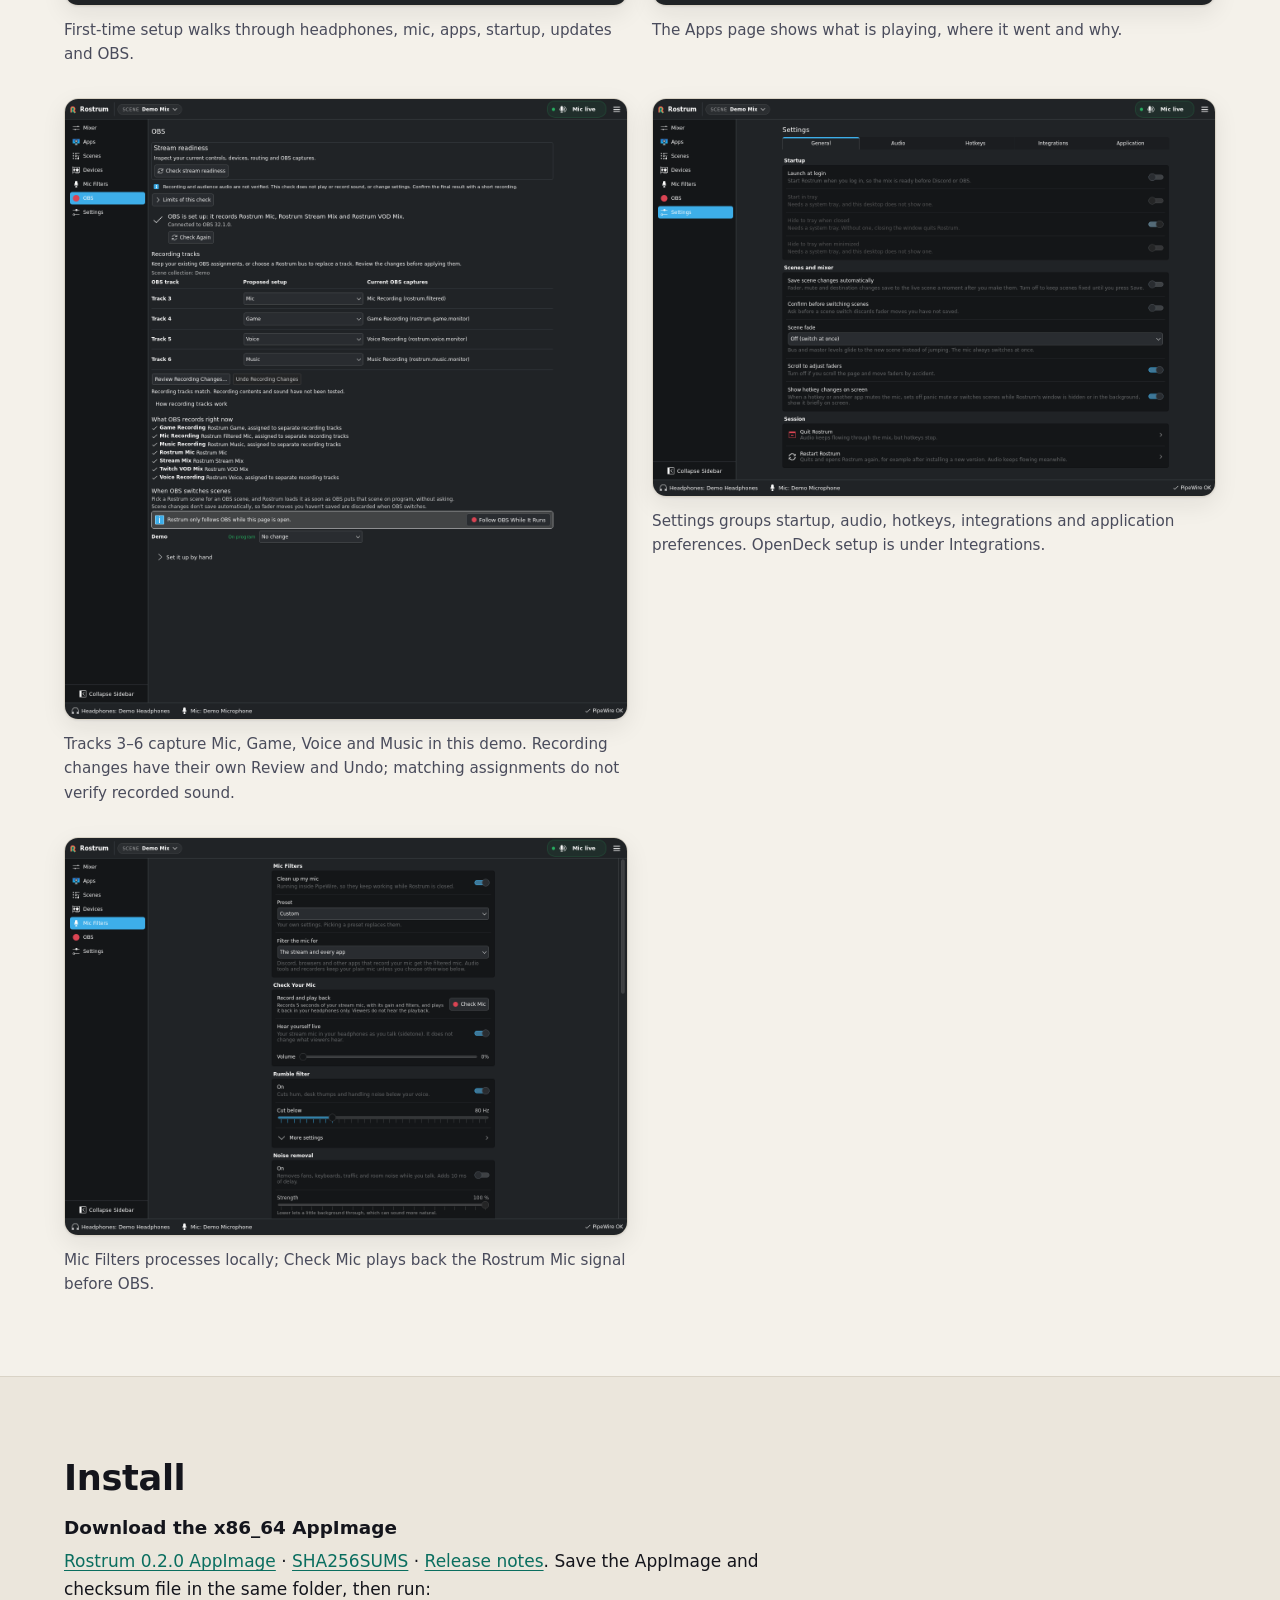
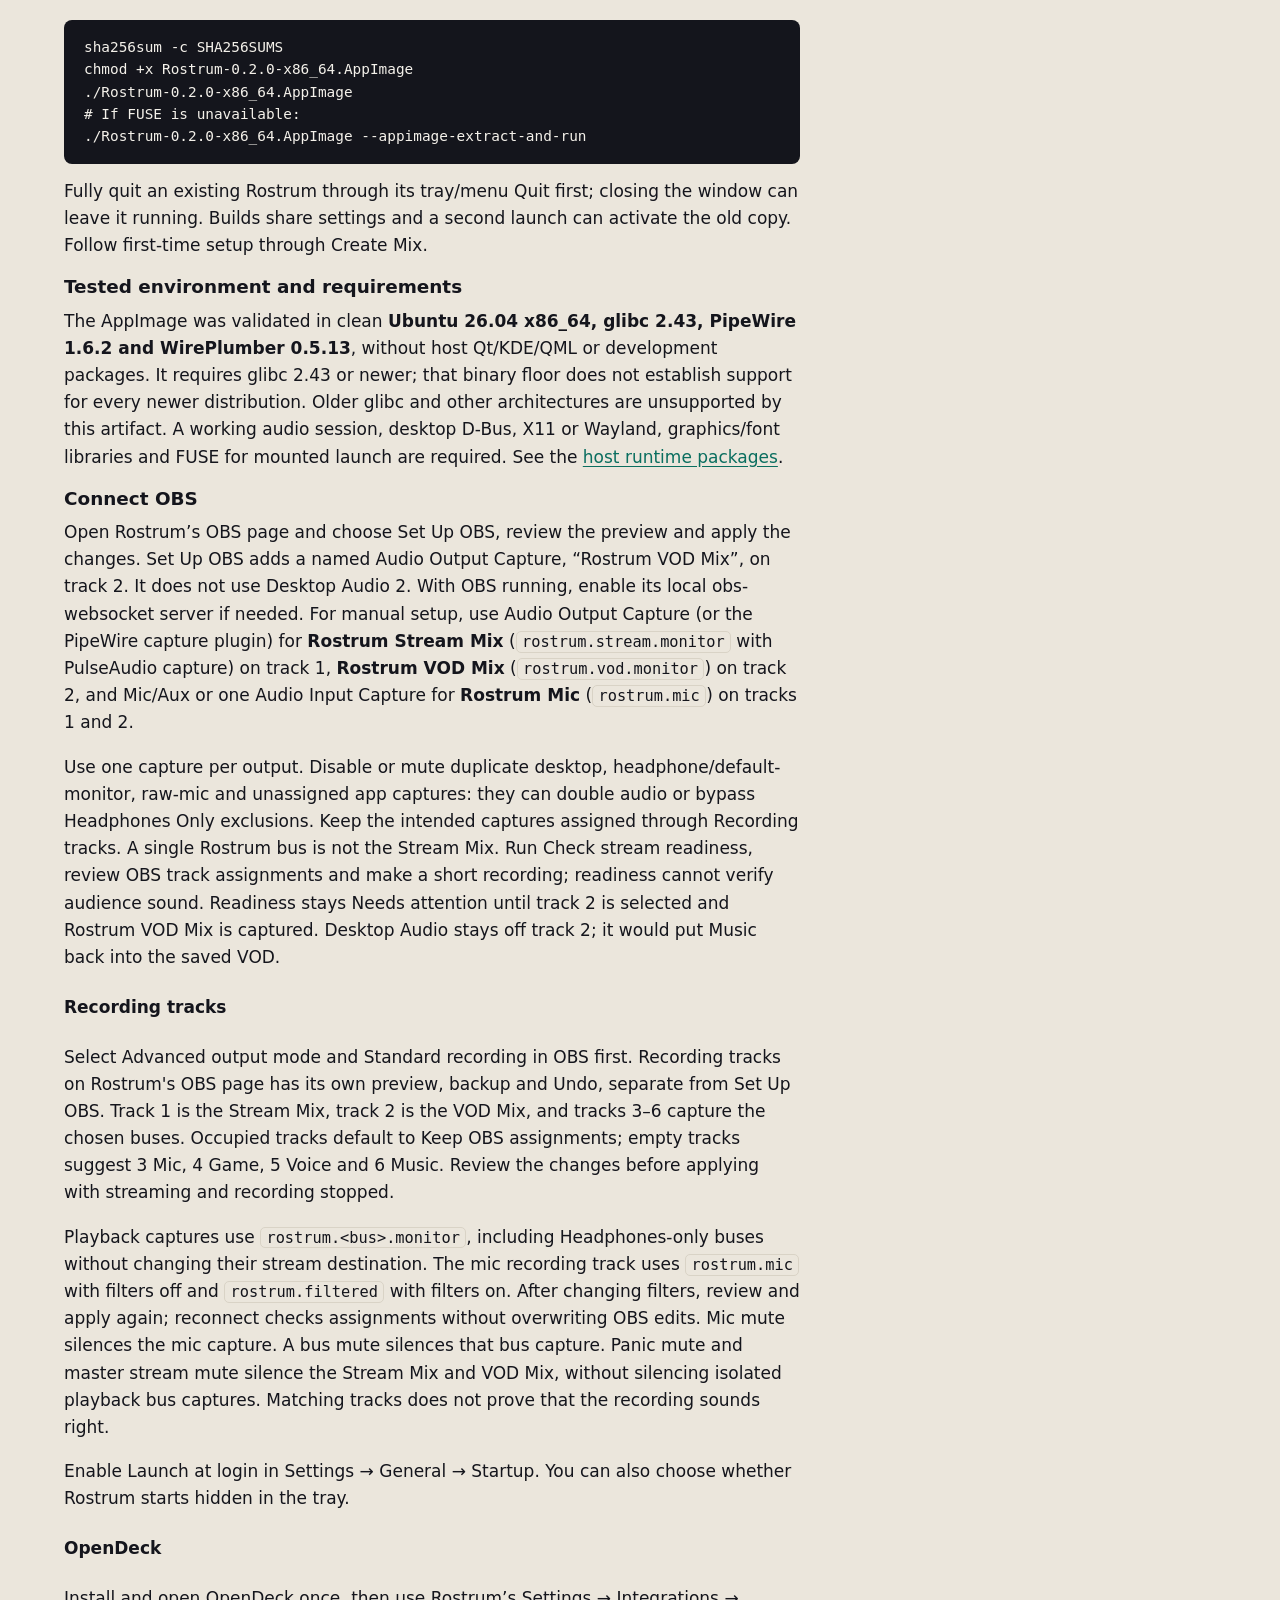
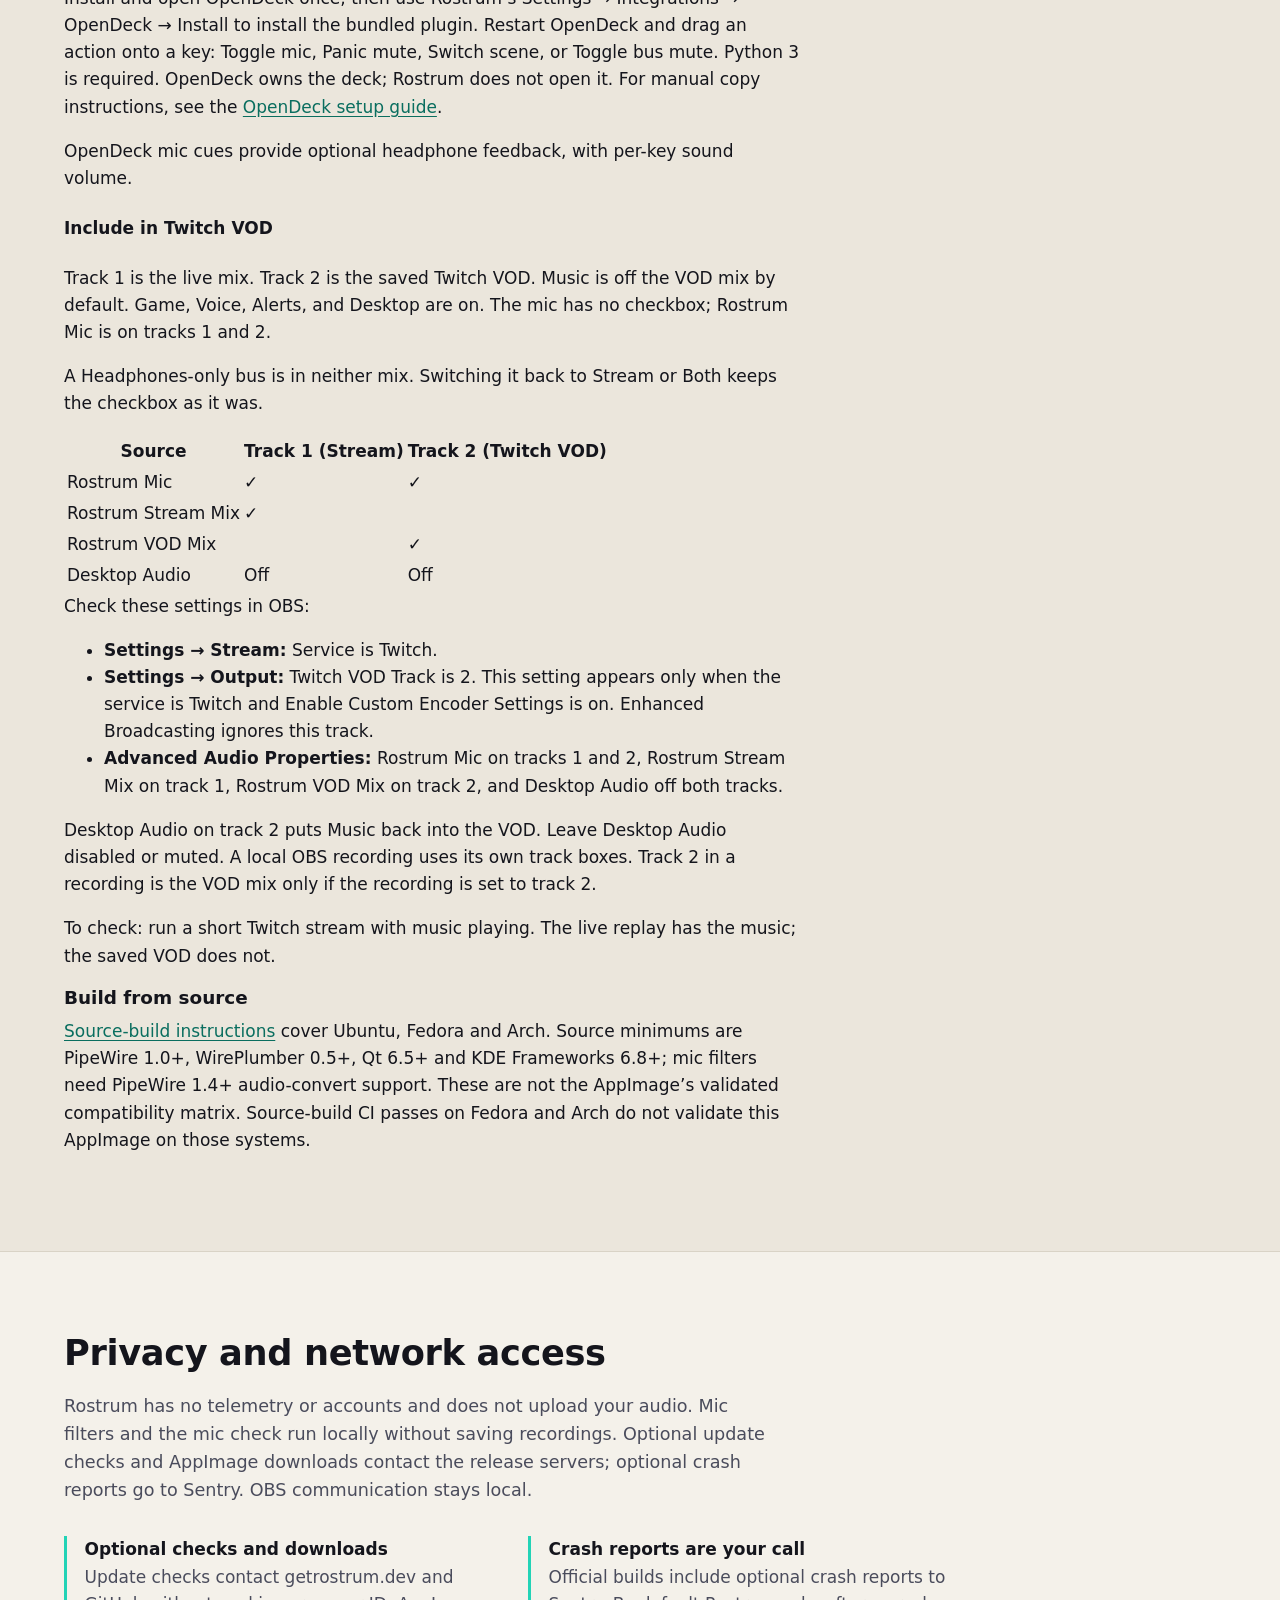
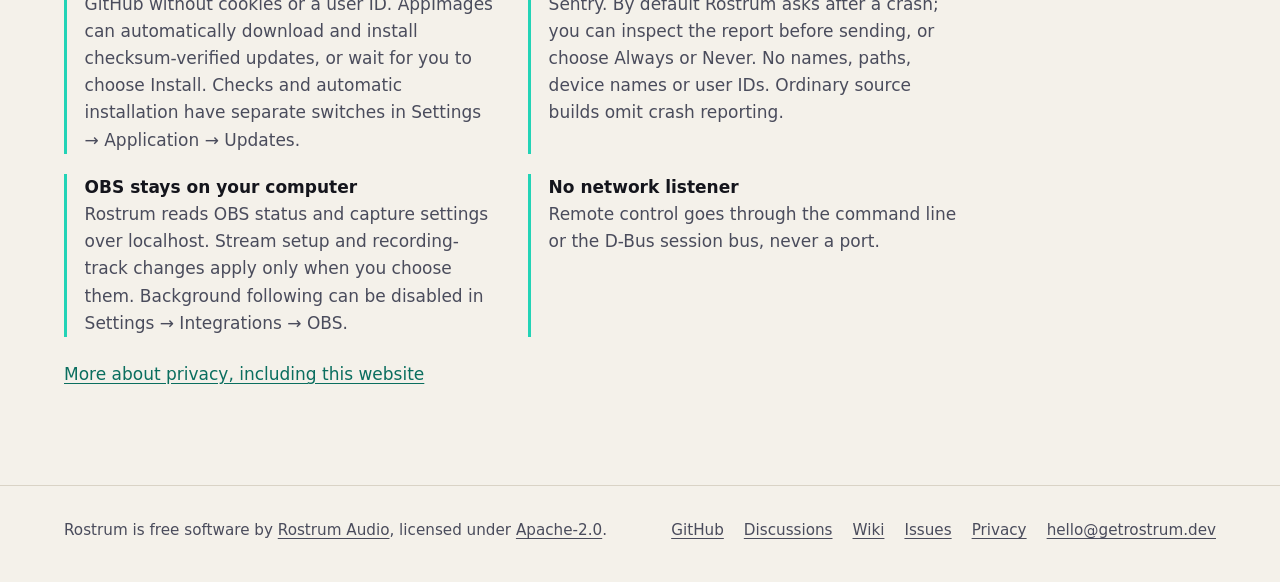
==== commit ced9f97a: "Update website for Rostrum 0.2.0 Refresh all six screenshots from the published AppImage in a privat" ====
--- a/index.html
+++ b/index.html
@@ -15,7 +15,7 @@
   <meta property="og:type" content="website">
   <meta property="og:site_name" content="Rostrum">
   <meta property="og:title" content="Rostrum: a stream mix console for Linux">
-  <meta property="og:description" content="A stream mix console for Linux, not a patchbay. Buses, two mixes, scenes and OBS in one click, on PipeWire.">
+  <meta property="og:description" content="Mix Linux audio for headphones, live streams and Twitch VODs, with separate OBS recording tracks.">
   <meta property="og:url" content="https://getrostrum.dev/">
   <meta property="og:image" content="https://getrostrum.dev/images/social-preview.png">
   <meta property="og:image:width" content="1280">
@@ -54,21 +54,21 @@
         </h1>
         <p class="tagline">A stream mix console for Linux, not a patchbay.</p>
         <p class="lede">
-          Split your game, voice chat, mic, music, alerts and desktop audio into named buses. Send
-          each one to your headphones, to the stream, or to both. OBS captures Rostrum Stream Mix
-          and Rostrum Mic separately.
+          Mix game, voice chat, mic, music, alerts and desktop audio in one window. Choose what
+          reaches headphones, the live stream and the Twitch VOD. Record individual buses on
+          separate OBS tracks when you need their audio on its own.
         </p>
         <div class="actions">
-          <a class="button button-primary" href="https://github.com/rostrum-audio/rostrum/releases/download/v0.1.0/Rostrum-0.1.0-x86_64.AppImage">Download 0.1.0 AppImage</a>
-          <a class="button button-secondary" href="https://github.com/rostrum-audio/rostrum/releases/tag/v0.1.0">Release notes</a>
+          <a class="button button-primary" href="https://github.com/rostrum-audio/rostrum/releases/download/v0.2.0/Rostrum-0.2.0-x86_64.AppImage">Download 0.2.0 AppImage</a>
+          <a class="button button-secondary" href="https://github.com/rostrum-audio/rostrum/releases/tag/v0.2.0">Release notes</a>
         </div>
-        <p class="hero-note">Free and open source (Apache-2.0). 0.1.0 is available for x86_64. Validated on Ubuntu 26.04; glibc 2.43+ required. <a href="#install">Requirements and launch</a>.</p>
+        <p class="hero-note">Free and open source (Apache-2.0). 0.2.0 is available for x86_64. Validated on Ubuntu 26.04; glibc 2.43+ required. <a href="#install">Requirements and launch</a>.</p>
 
         <figure class="shot hero-shot">
           <button class="zoom" type="button" popovertarget="view-mixer">
             <span class="visually-hidden">Enlarge screenshot:</span>
-            <img src="images/mixer.png?v=617f8013" width="1280" height="800"
-                 alt="The installed Rostrum mixer, with Include in Twitch VOD checked on Game and unchecked on Music. Headphones and Stream masters are above the six bus strips.">
+            <img src="images/mixer.png?v=28e6f422" width="1360" height="960"
+                 alt="The Rostrum 0.2.0 mixer in a demo session, with Include in Twitch VOD checked on Game and unchecked on Music. Headphones and Stream masters are above the six bus strips.">
           </button>
         </figure>
       </div>
@@ -77,12 +77,11 @@
     <section class="section" id="about" aria-labelledby="about-title">
       <div class="wrap">
         <div class="meters" aria-hidden="true"><span></span><span></span><span></span></div>
-        <h2 id="about-title">A mixing desk, not a graph</h2>
+        <h2 id="about-title">Control your mixes</h2>
         <div class="narrow">
           <p>
-            Tools like qpwgraph and Helvum show every port and every link. Rostrum hides the graph
-            and gives you a mixing desk instead: faders, meters, mute and solo, and scenes you can
-            switch live.
+            Adjust buses with faders, meters, mute and solo. Save a mix as a scene and switch
+            scenes while you stream. Rostrum manages the PipeWire routing behind those controls.
           </p>
           <p>
             Rostrum uses PipeWire and WirePlumber. Its AppImage was validated on Ubuntu 26.04 x86_64,
@@ -92,12 +91,12 @@
         </div>
         <div class="compare">
           <div>
-            <h3>Buses, not wires</h3>
+            <h3>A bus for each source</h3>
             <p>Each source gets a named bus with a fader and a meter. No ports to connect by hand.</p>
           </div>
           <div>
-            <h3>Two mixes from one console</h3>
-            <p>What you hear and what your audience hears, set per bus: Headphones, Stream or Both.</p>
+            <h3>Headphones, live stream and VOD</h3>
+            <p>Set headphone and stream destinations per bus, then choose which buses stay in the Twitch VOD.</p>
           </div>
         </div>
       </div>
@@ -106,7 +105,7 @@
     <section class="section section-alt" id="features" aria-labelledby="features-title">
       <div class="wrap">
         <h2 id="features-title">Features</h2>
-        <p class="section-intro">Everything below is in version 0.1.0.</p>
+        <p class="section-intro">Included in Rostrum 0.2.0.</p>
         <ul class="features">
           <li>
             <h3>Six buses to start</h3>
@@ -117,7 +116,19 @@
             <p>Send each bus to your headphones, the stream, or both. Headphones Only removes Stream Mix sends; Stream Only removes headphone sends. Independent OBS captures can bypass these exclusions.</p>
           </li>
           <li>
-            <h3>Your mic, protected</h3>
+            <h3>Twitch VOD mix</h3>
+            <p>Keep music out of the saved VOD while it stays in the live stream. Each playback bus has an Include in Twitch VOD choice; Music is excluded by default.</p>
+          </li>
+          <li>
+            <h3>Separate OBS recording tracks</h3>
+            <p>Assign buses to tracks 3–6, review the proposed changes and undo them separately from stream setup. Tracks 1 and 2 keep the live and VOD mixes.</p>
+          </li>
+          <li>
+            <h3>OpenDeck controls</h3>
+            <p>Toggle the mic, mute a bus, switch scenes or use panic mute from a deck. Optional mic cues play in headphones. Install the bundled plugin from Settings → Integrations.</p>
+          </li>
+          <li>
+            <h3>Saved microphone and fallback</h3>
             <p>The mic has its own bus with optional sidetone. If a saved mic disappears, the stream mic stays silent until it returns. No other mic replaces it unless you explicitly enable fallback.</p>
           </li>
           <li>
@@ -195,7 +206,7 @@
           <figure class="shot">
             <button class="zoom" type="button" popovertarget="view-wizard">
               <span class="visually-hidden">Enlarge screenshot:</span>
-              <img src="images/wizard.png?v=d7d89a24" width="1280" height="800"
+              <img src="images/wizard.png?v=212a9b2b" width="1360" height="960"
                    alt="First-time setup: a list of steps on the left, and a diagram of apps going to buses and buses going to your headphones and to OBS.">
             </button>
             <figcaption>First-time setup walks through headphones, mic, apps, startup, updates and OBS.</figcaption>
@@ -203,7 +214,7 @@
           <figure class="shot">
             <button class="zoom" type="button" popovertarget="view-apps">
               <span class="visually-hidden">Enlarge screenshot:</span>
-              <img src="images/apps.png?v=22e749ac" width="1280" height="800"
+              <img src="images/apps.png?v=7460e43a" width="1360" height="960"
                    alt="The Apps page: the apps playing now, the bus each is on and why, and the saved rules.">
             </button>
             <figcaption>The Apps page shows what is playing, where it went and why.</figcaption>
@@ -211,23 +222,23 @@
           <figure class="shot">
             <button class="zoom" type="button" popovertarget="view-obs">
               <span class="visually-hidden">Enlarge screenshot:</span>
-              <img src="images/obs.png?v=6a8f8c6b" width="2560" height="1384"
-                   alt="The installed Rostrum OBS page showing Recording tracks: track 3 Rostrum Filtered Mic, track 4 Music, track 5 Voice and track 6 Desktop.">
+              <img src="images/obs.png?v=27708818" width="1360" height="1500"
+                   alt="Rostrum 0.2.0 OBS setup and separate recording-track controls in a private demo session.">
             </button>
-            <figcaption>Recording tracks has a separate preview and Undo. This installed app shows filtered Mic on track 3, Music on 4, Voice on 5 and Desktop on 6. Matching assignments do not verify recording contents or sound. Readiness shows which checks passed and which could not be verified.</figcaption>
+            <figcaption>Tracks 3–6 capture Mic, Game, Voice and Music in this demo. Recording changes have their own Review and Undo; matching assignments do not verify recorded sound.</figcaption>
           </figure>
           <figure class="shot">
             <button class="zoom" type="button" popovertarget="view-settings">
               <span class="visually-hidden">Enlarge screenshot:</span>
-              <img src="images/settings.png?v=0bc5c05b" width="1280" height="800"
-                   alt="The installed Rostrum Settings page, with Integrations selected and OpenDeck showing that the plugin matches this release and instructions to restart OpenDeck.">
+              <img src="images/settings.png?v=8b59f19e" width="1360" height="960"
+                   alt="Rostrum 0.2.0 Settings, with separate tabs for General, Audio, Hotkeys, Integrations and Application preferences.">
             </button>
-            <figcaption>OpenDeck setup is in Settings → Integrations. Restart OpenDeck after installing the plugin.</figcaption>
+            <figcaption>Settings groups startup, audio, hotkeys, integrations and application preferences. OpenDeck setup is under Integrations.</figcaption>
           </figure>
           <figure class="shot">
             <button class="zoom" type="button" popovertarget="view-micfilters">
               <span class="visually-hidden">Enlarge screenshot:</span>
-              <img src="images/micfilters.png?v=e11eab71" width="1280" height="800"
+              <img src="images/micfilters.png?v=e2500f77" width="1360" height="960"
                    alt="The Mic Filters page: a switch to clean up the mic, a preset, which apps get the filtered mic, then Check Your Mic and the rumble filter.">
             </button>
             <figcaption>Mic Filters processes locally; Check Mic plays back the Rostrum Mic signal before OBS.</figcaption>
@@ -242,16 +253,16 @@
         <div class="narrow">
         <h3>Download the x86_64 AppImage</h3>
         <p>
-          <a href="https://github.com/rostrum-audio/rostrum/releases/download/v0.1.0/Rostrum-0.1.0-x86_64.AppImage">Rostrum 0.1.0 AppImage</a> ·
-          <a href="https://github.com/rostrum-audio/rostrum/releases/download/v0.1.0/SHA256SUMS">SHA256SUMS</a> ·
-          <a href="https://github.com/rostrum-audio/rostrum/releases/tag/v0.1.0">Release notes</a>.
+          <a href="https://github.com/rostrum-audio/rostrum/releases/download/v0.2.0/Rostrum-0.2.0-x86_64.AppImage">Rostrum 0.2.0 AppImage</a> ·
+          <a href="https://github.com/rostrum-audio/rostrum/releases/download/v0.2.0/SHA256SUMS">SHA256SUMS</a> ·
+          <a href="https://github.com/rostrum-audio/rostrum/releases/tag/v0.2.0">Release notes</a>.
           Save the AppImage and checksum file in the same folder, then run:
         </p>
 <pre><code>sha256sum -c SHA256SUMS
-chmod +x Rostrum-0.1.0-x86_64.AppImage
-./Rostrum-0.1.0-x86_64.AppImage
+chmod +x Rostrum-0.2.0-x86_64.AppImage
+./Rostrum-0.2.0-x86_64.AppImage
 # If FUSE is unavailable:
-./Rostrum-0.1.0-x86_64.AppImage --appimage-extract-and-run</code></pre>
+./Rostrum-0.2.0-x86_64.AppImage --appimage-extract-and-run</code></pre>
         <p>
           Fully quit an existing Rostrum through its tray/menu Quit first; closing the window can
           leave it running. Builds share settings and a second launch can activate the old copy.
@@ -265,7 +276,7 @@
           for every newer distribution. Older glibc and other architectures are unsupported by
           this artifact. A working audio session, desktop D-Bus, X11 or Wayland, graphics/font
           libraries and FUSE for mounted launch are required. See the
-          <a href="https://github.com/rostrum-audio/rostrum/blob/v0.1.0/docs/releasing.md#what-gets-published">host runtime packages</a>.
+          <a href="https://github.com/rostrum-audio/rostrum/blob/v0.2.0/docs/releasing.md#what-gets-published">host runtime packages</a>.
         </p>
         <h3>Connect OBS</h3>
         <p>
@@ -289,8 +300,8 @@
         </p>
         <h4>Recording tracks</h4>
         <p>
-          Recording tracks on the OBS page has its own preview, backup and Undo, separate from
-          Set Up OBS. Track 1 is the Stream Mix, track 2 is the VOD Mix, and tracks 3–6 capture
+          Select Advanced output mode and Standard recording in OBS first. Recording tracks
+          on Rostrum's OBS page has its own preview, backup and Undo, separate from Set Up OBS. Track 1 is the Stream Mix, track 2 is the VOD Mix, and tracks 3–6 capture
           the chosen buses. Occupied tracks default to Keep OBS assignments; empty tracks suggest
           3 Mic, 4 Game, 5 Voice and 6 Music. Review the changes before applying with streaming
           and recording stopped.
@@ -306,10 +317,8 @@
           that the recording sounds right.
         </p>
         <p>
-          In Settings → General → Startup, Launch at login writes an absolute Exec: the quoted
-          AppImage path or the full home path to <code>~/.local/bin/rostrum</code>, followed by
-          <code>--autostart</code>. It does not depend on Rostrum being on the login session’s PATH.
-          A bus cannot be named VOD; that name is reserved for the VOD master.
+          Enable Launch at login in Settings → General → Startup. You can also choose whether
+          Rostrum starts hidden in the tray.
         </p>
         <h4>OpenDeck</h4>
         <p>
@@ -317,7 +326,7 @@
           Install to install the bundled plugin. Restart OpenDeck and drag an action onto a key:
           Toggle mic, Panic mute, Switch scene, or Toggle bus mute. Python 3 is required.
           OpenDeck owns the deck; Rostrum does not open it. For manual copy instructions, see the
-          <a href="https://github.com/rostrum-audio/rostrum/tree/codex/twitch-vod-mix#opendeck">OpenDeck setup guide</a>.
+          <a href="https://github.com/rostrum-audio/rostrum/tree/v0.2.0#opendeck">OpenDeck setup guide</a>.
         </p>
         <p>OpenDeck mic cues provide optional headphone feedback, with per-key sound volume.</p>
         <section id="vod" aria-labelledby="vod-title">
@@ -390,7 +399,7 @@
 
     <section class="section" id="privacy" aria-labelledby="privacy-title">
       <div class="wrap">
-        <h2 id="privacy-title">Private by default</h2>
+        <h2 id="privacy-title">Privacy and network access</h2>
         <p class="section-intro">
           Rostrum has no telemetry or accounts and does not upload your audio. Mic filters and the
           mic check run locally without saving recordings. Optional update checks and AppImage downloads
@@ -399,7 +408,7 @@
         <ul class="privacy-list">
           <li>
             <strong>Optional checks and downloads</strong>
-            <span>Update checks contact getrostrum.dev and GitHub without cookies or a user ID. AppImages can automatically download and install checksum-verified updates, or wait for you to choose Install. Checks and automatic installation have separate switches in Settings → Updates.</span>
+            <span>Update checks contact getrostrum.dev and GitHub without cookies or a user ID. AppImages can automatically download and install checksum-verified updates, or wait for you to choose Install. Checks and automatic installation have separate switches in Settings → Application → Updates.</span>
           </li>
           <li>
             <strong>Crash reports are your call</strong>
@@ -407,7 +416,7 @@
           </li>
           <li>
             <strong>OBS stays on your computer</strong>
-            <span>Rostrum reads OBS status and capture settings over localhost. Set Up OBS and Undo apply only when you choose them. Background following can be disabled in Settings → OBS.</span>
+            <span>Rostrum reads OBS status and capture settings over localhost. Stream setup and recording-track changes apply only when you choose them. Background following can be disabled in Settings → Integrations → OBS.</span>
           </li>
           <li>
             <strong>No network listener</strong>
@@ -421,42 +430,42 @@
     <div class="lightbox" id="view-mixer" popover>
       <button type="button" popovertarget="view-mixer" popovertargetaction="hide">
         <span class="visually-hidden">Close the enlarged screenshot</span>
-        <img src="images/mixer.png?v=617f8013" width="1280" height="800" alt="">
+        <img src="images/mixer.png?v=28e6f422" width="1360" height="960" alt="">
         <span class="lightbox-close" aria-hidden="true">✕</span>
       </button>
     </div>
     <div class="lightbox" id="view-wizard" popover>
       <button type="button" popovertarget="view-wizard" popovertargetaction="hide">
         <span class="visually-hidden">Close the enlarged screenshot</span>
-        <img src="images/wizard.png?v=d7d89a24" width="1280" height="800" alt="">
+        <img src="images/wizard.png?v=212a9b2b" width="1360" height="960" alt="">
         <span class="lightbox-close" aria-hidden="true">✕</span>
       </button>
     </div>
     <div class="lightbox" id="view-apps" popover>
       <button type="button" popovertarget="view-apps" popovertargetaction="hide">
         <span class="visually-hidden">Close the enlarged screenshot</span>
-        <img src="images/apps.png?v=22e749ac" width="1280" height="800" alt="">
+        <img src="images/apps.png?v=7460e43a" width="1360" height="960" alt="">
         <span class="lightbox-close" aria-hidden="true">✕</span>
       </button>
     </div>
     <div class="lightbox" id="view-obs" popover>
       <button type="button" popovertarget="view-obs" popovertargetaction="hide">
         <span class="visually-hidden">Close the enlarged screenshot</span>
-        <img src="images/obs.png?v=6a8f8c6b" width="2560" height="1384" alt="">
+        <img src="images/obs.png?v=27708818" width="1360" height="1500" alt="">
         <span class="lightbox-close" aria-hidden="true">✕</span>
       </button>
     </div>
     <div class="lightbox" id="view-settings" popover>
       <button type="button" popovertarget="view-settings" popovertargetaction="hide">
         <span class="visually-hidden">Close the enlarged screenshot</span>
-        <img src="images/settings.png?v=0bc5c05b" width="1280" height="800" alt="">
+        <img src="images/settings.png?v=8b59f19e" width="1360" height="960" alt="">
         <span class="lightbox-close" aria-hidden="true">✕</span>
       </button>
     </div>
     <div class="lightbox" id="view-micfilters" popover>
       <button type="button" popovertarget="view-micfilters" popovertargetaction="hide">
         <span class="visually-hidden">Close the enlarged screenshot</span>
-        <img src="images/micfilters.png?v=e11eab71" width="1280" height="800" alt="">
+        <img src="images/micfilters.png?v=e2500f77" width="1360" height="960" alt="">
         <span class="lightbox-close" aria-hidden="true">✕</span>
       </button>
     </div>
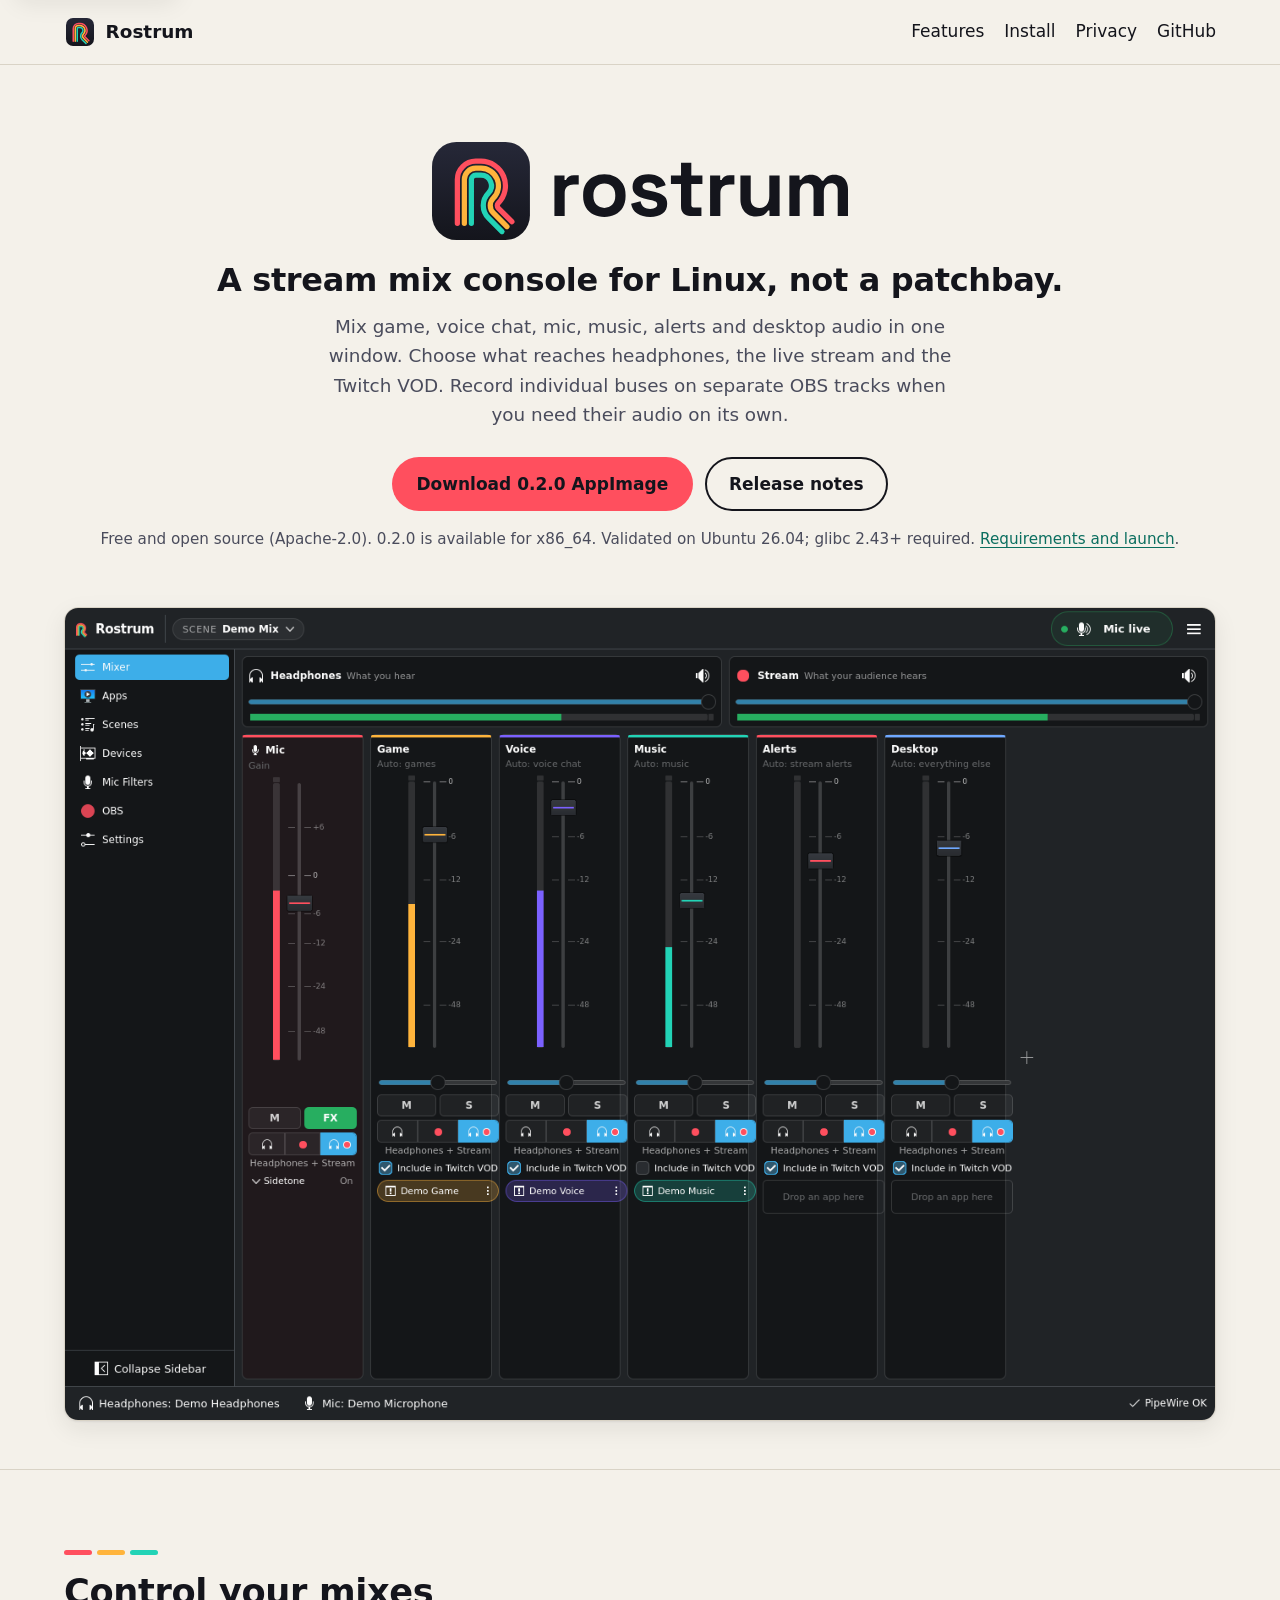
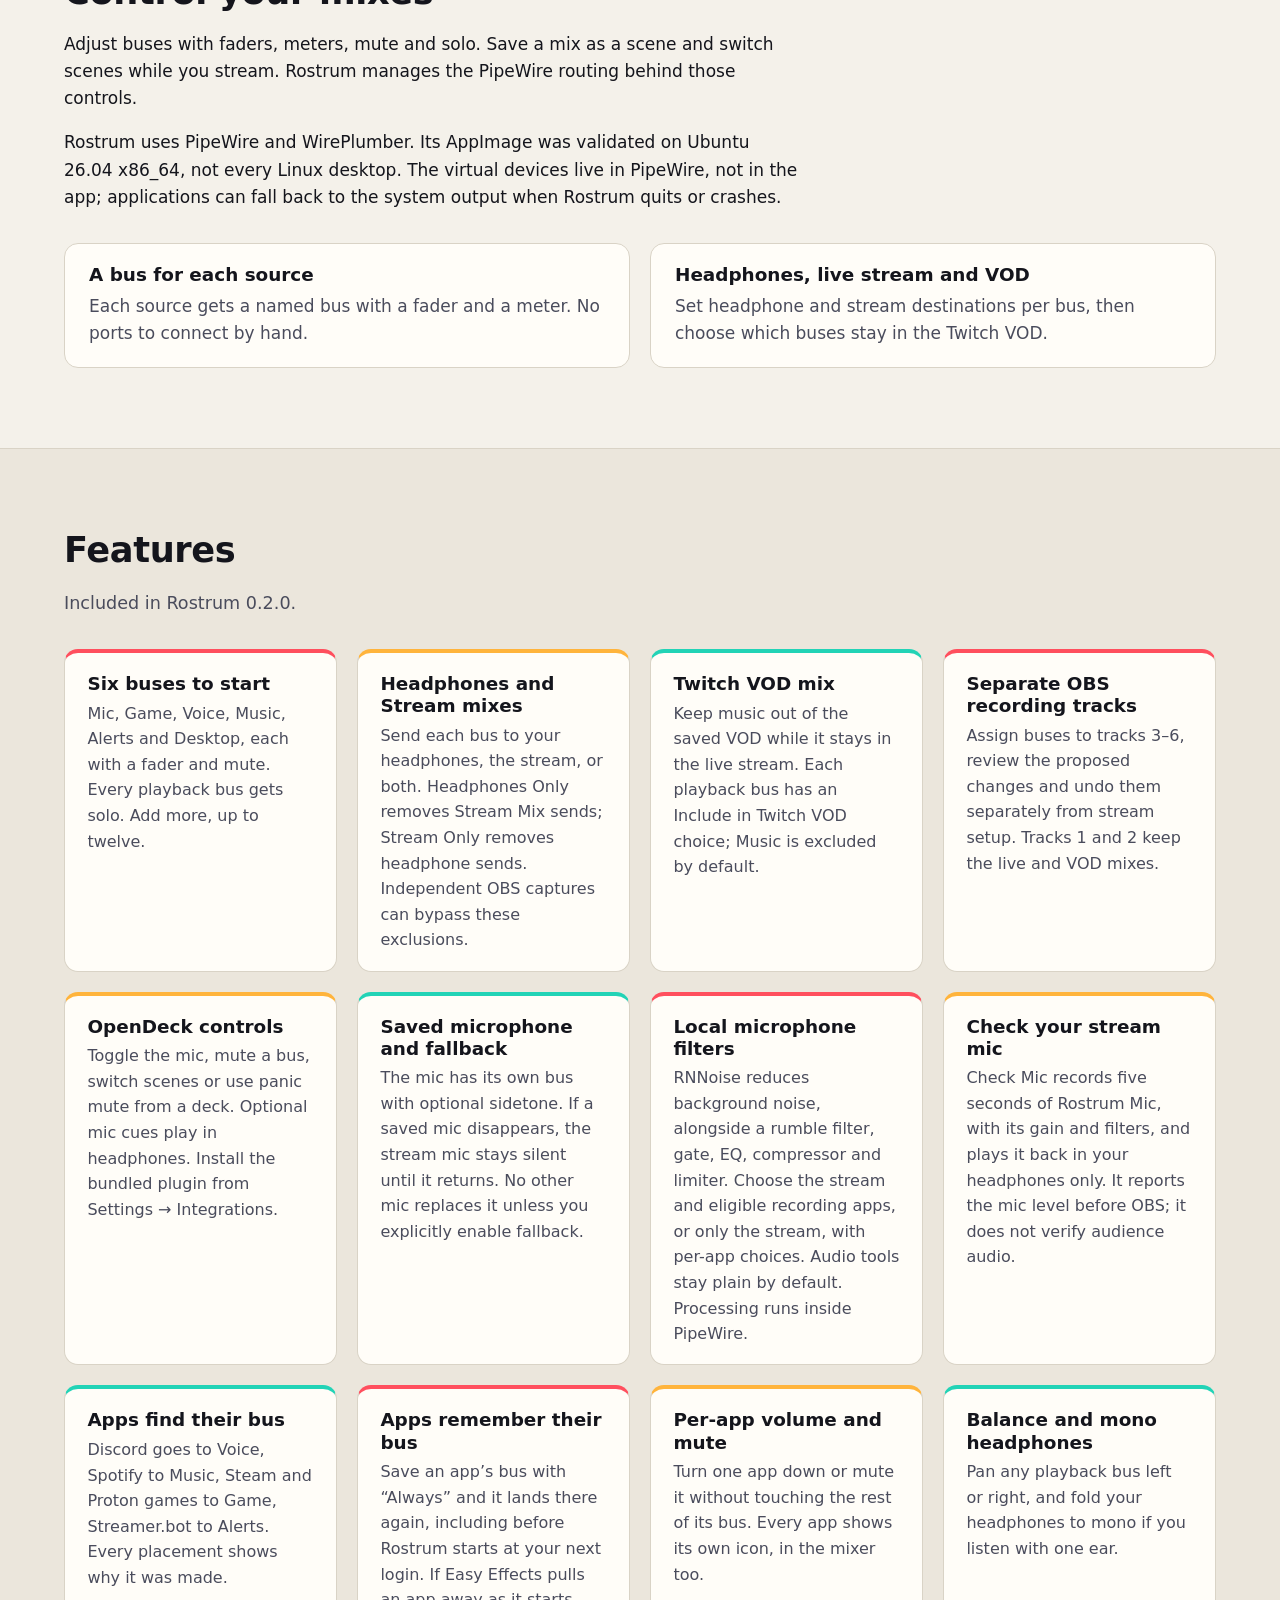
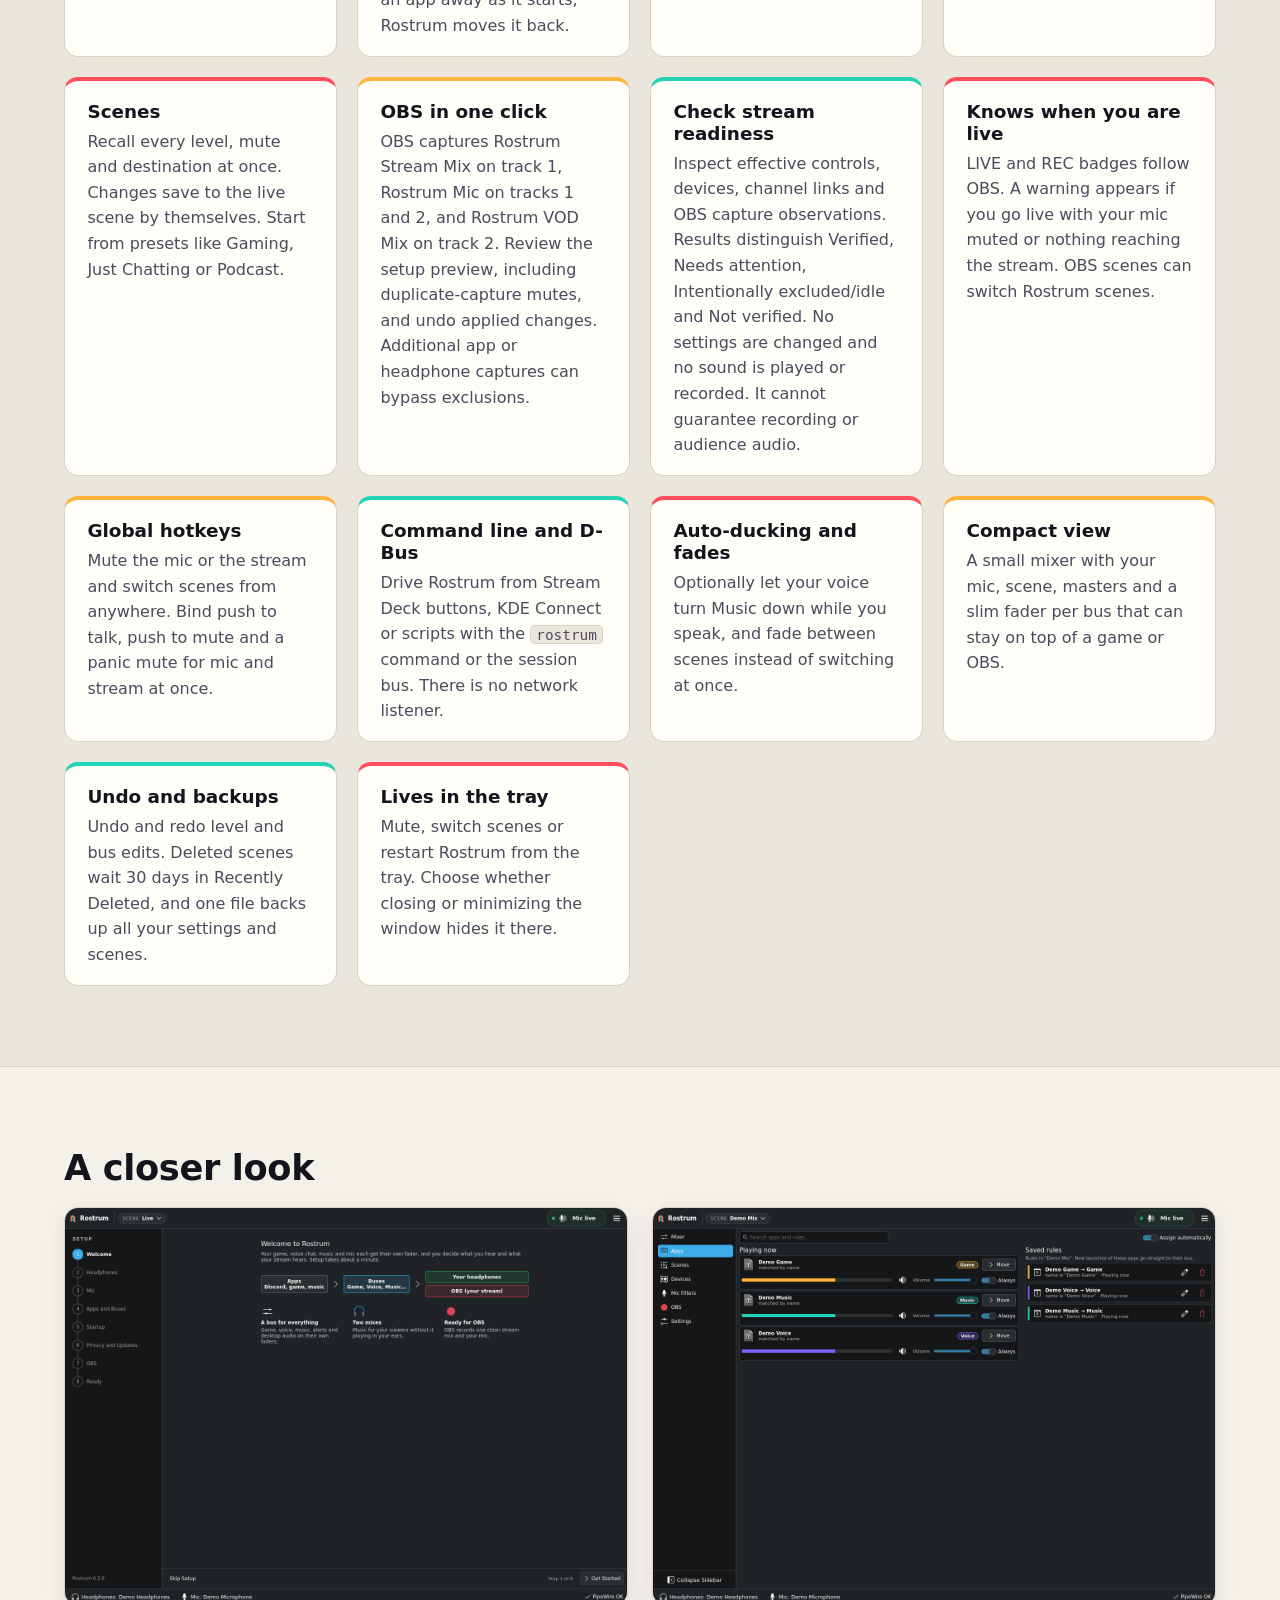
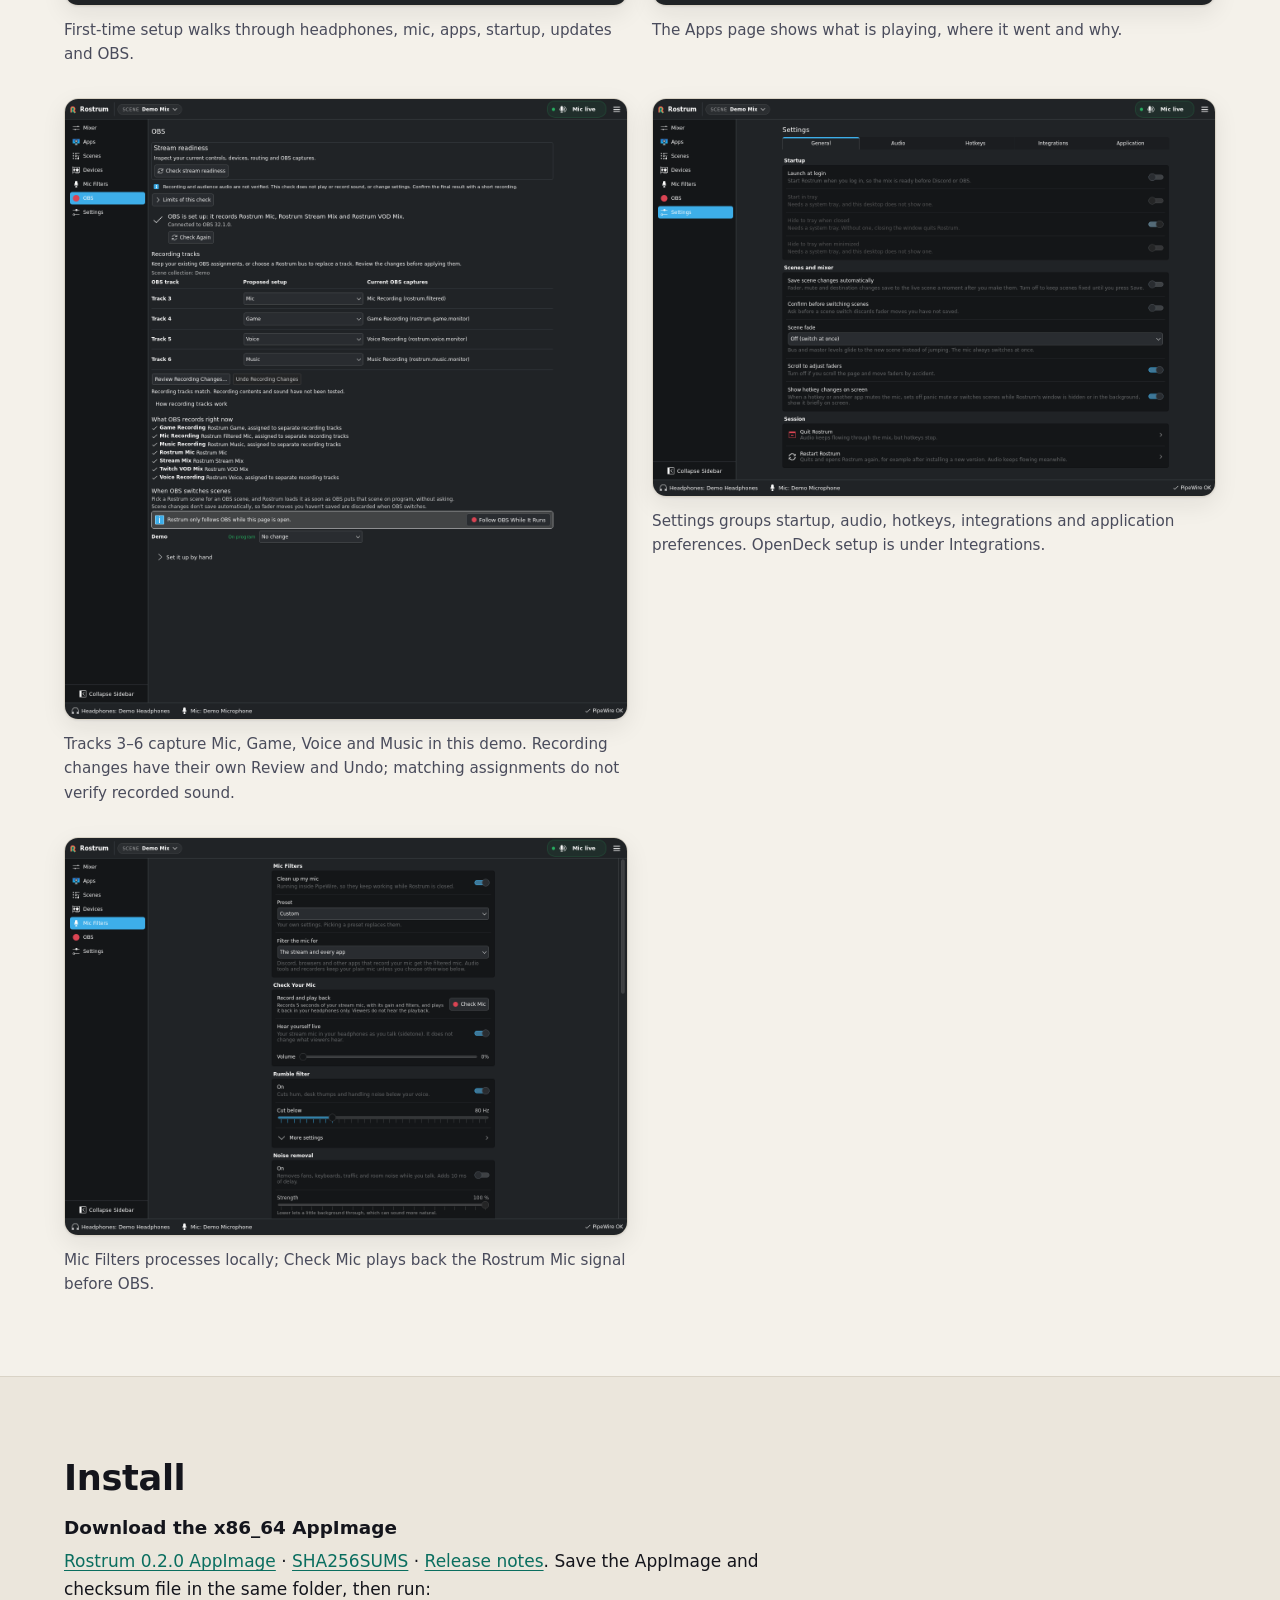
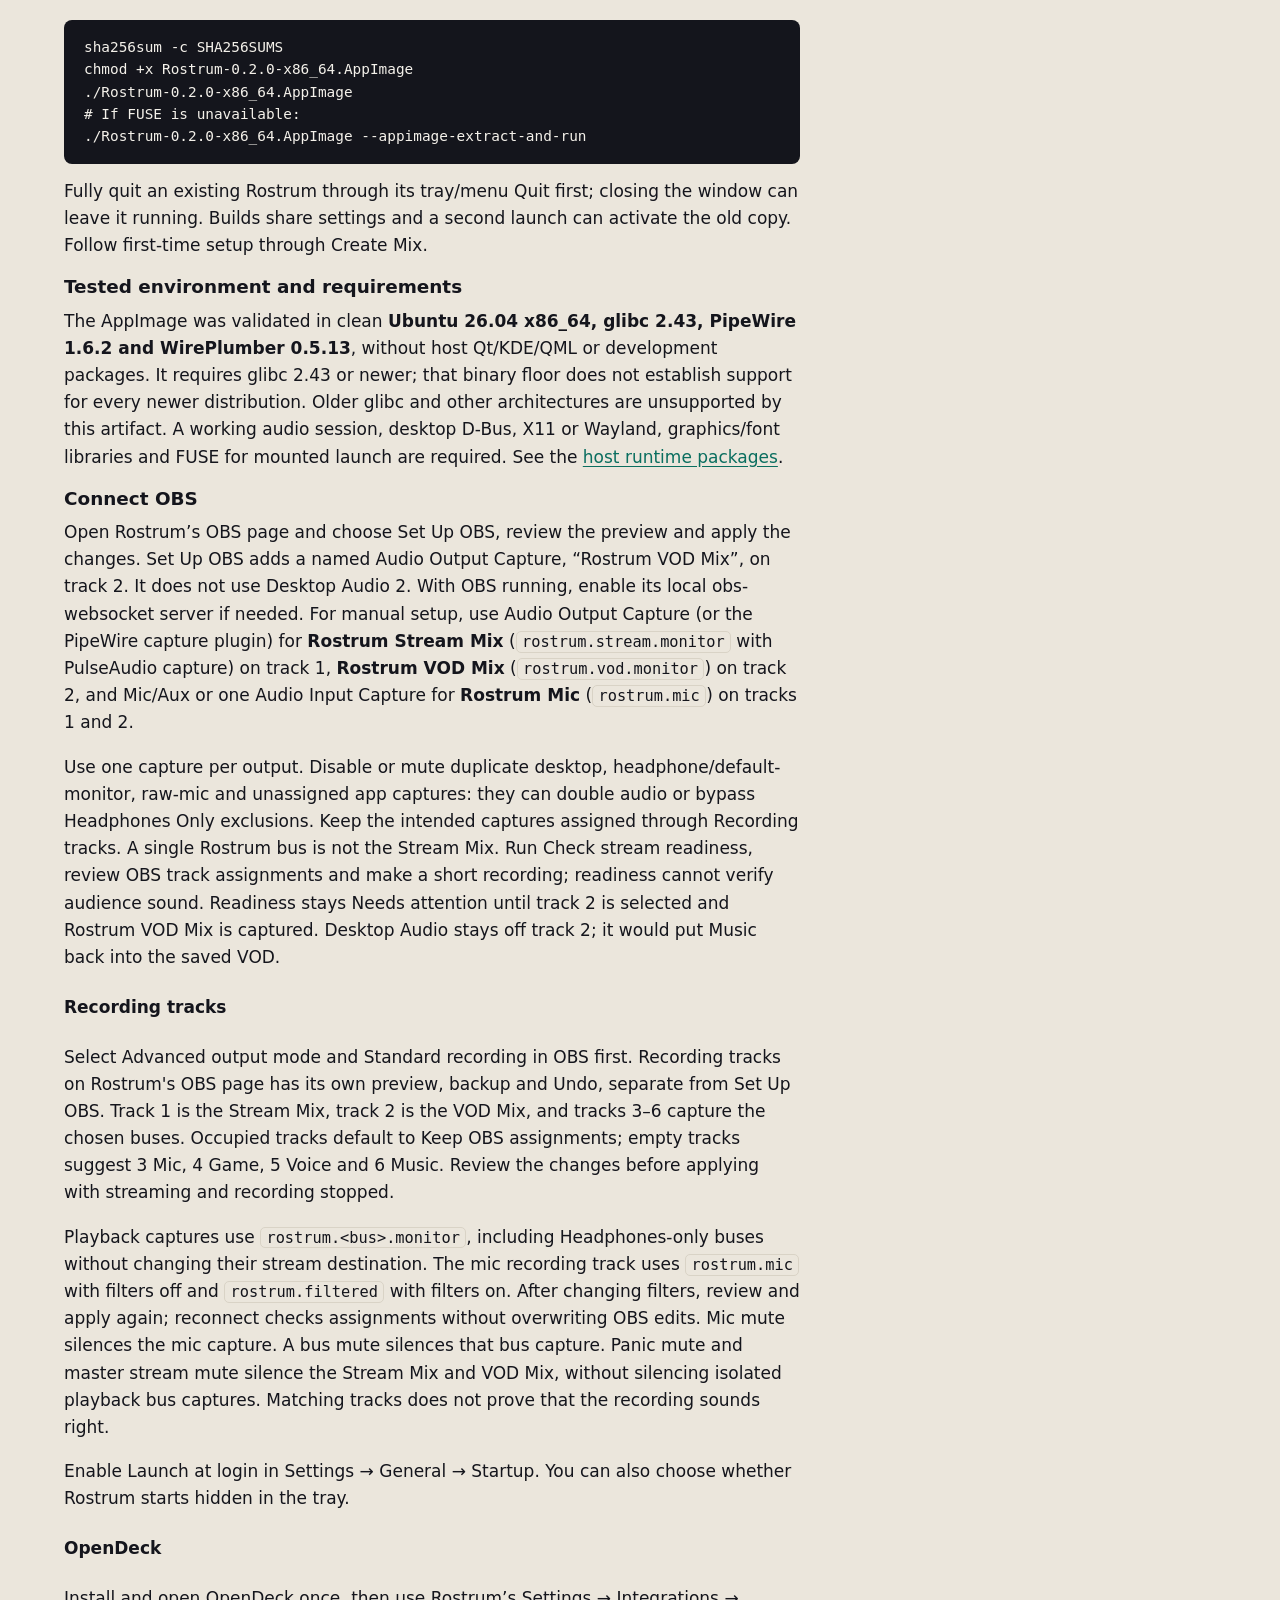
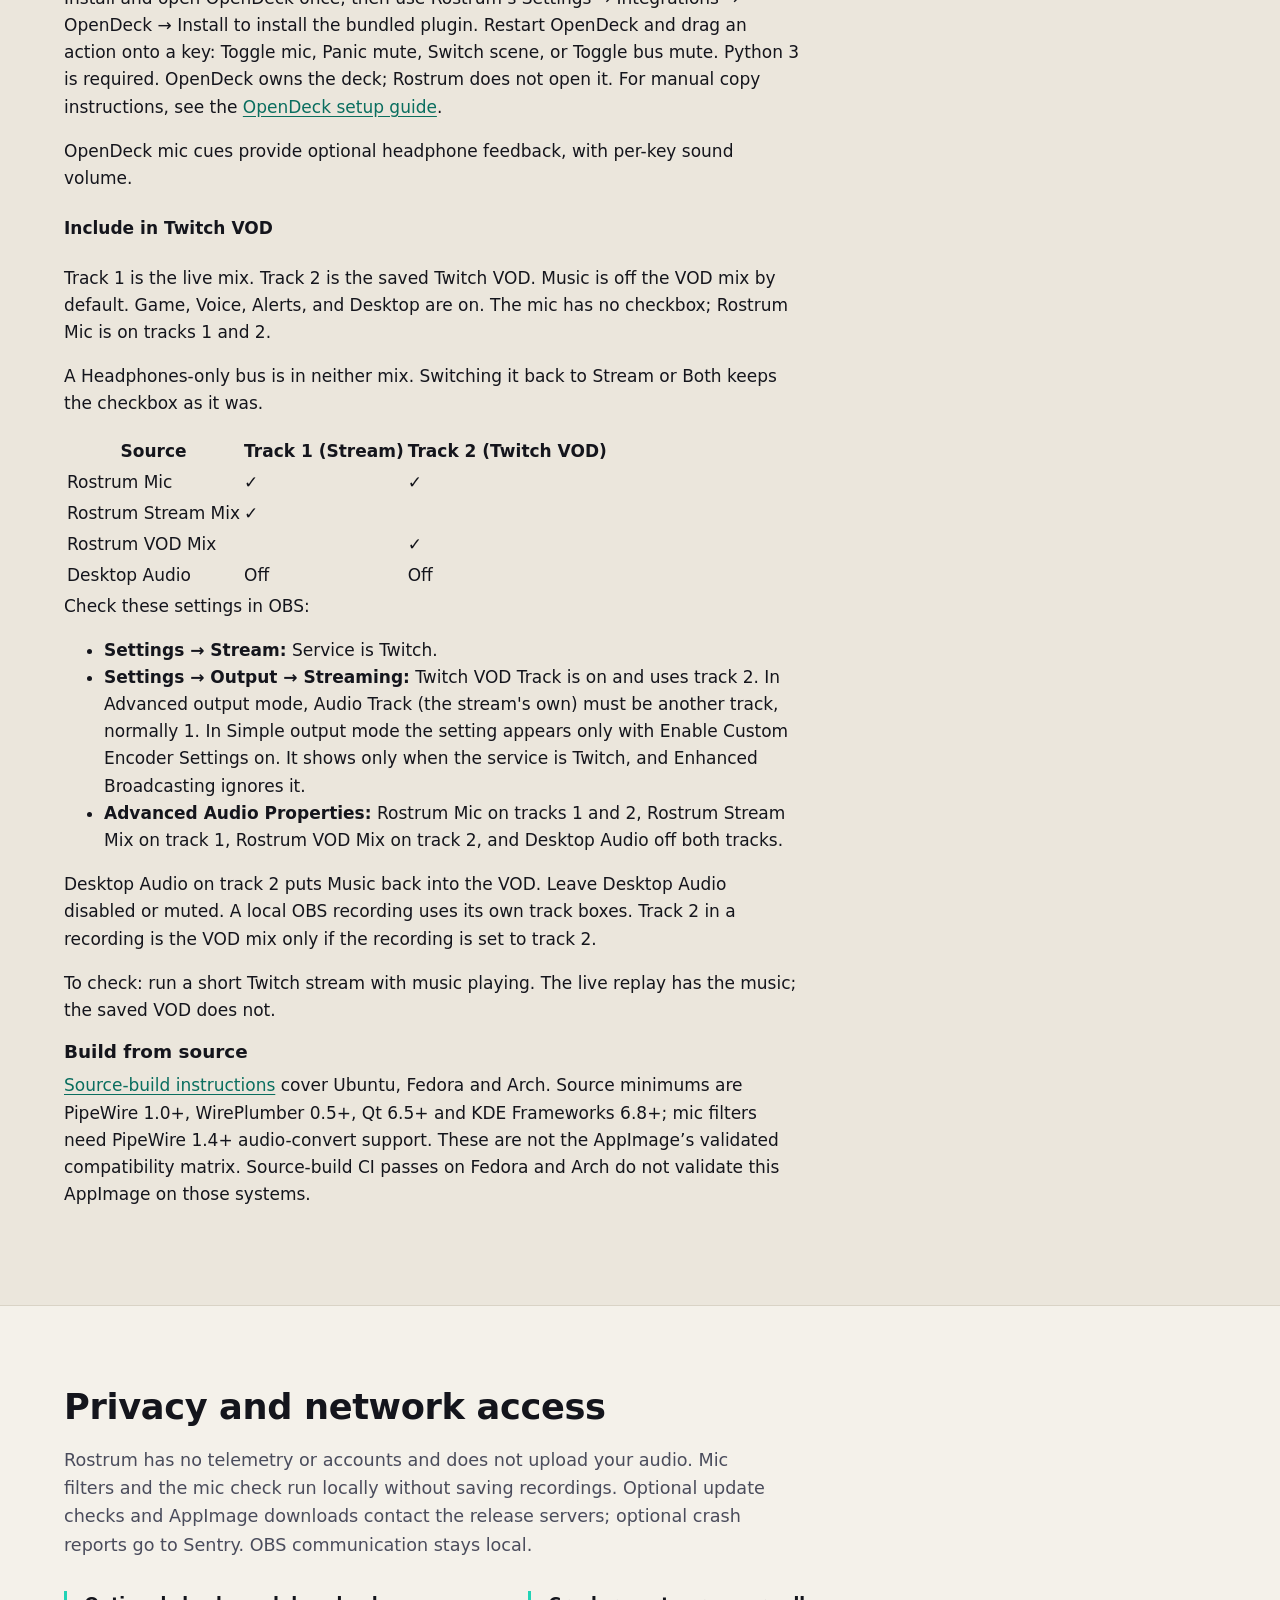
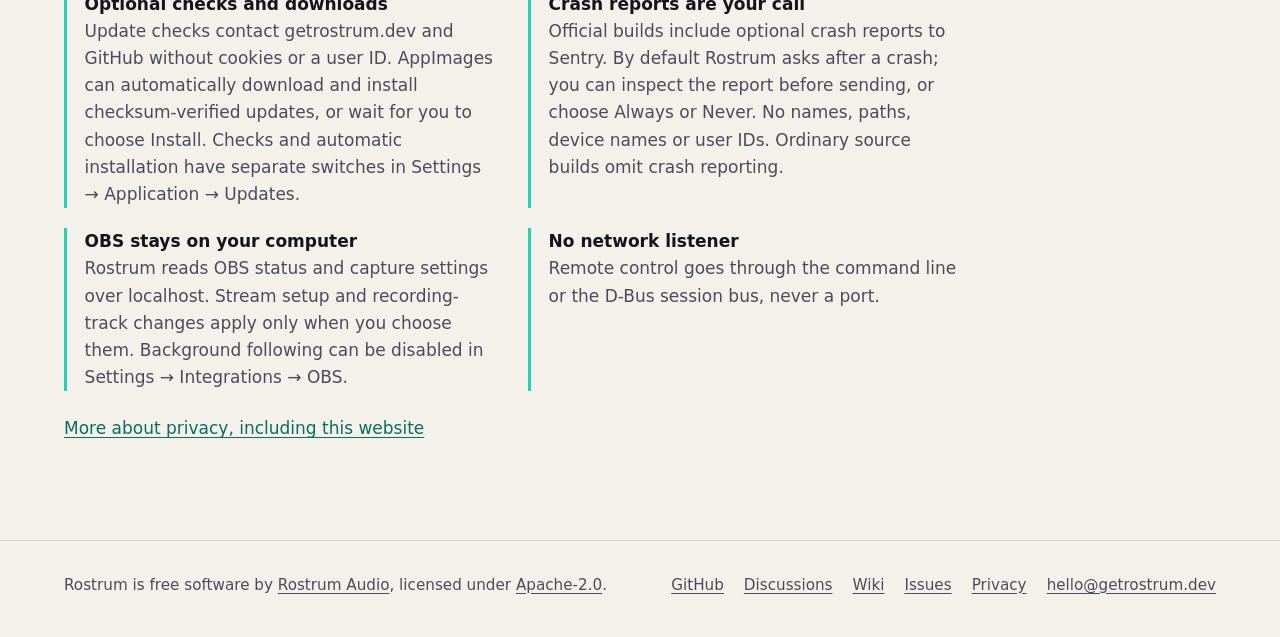
==== commit 702a30bb: "Correct the Twitch VOD Track checklist OBS sends a VOD track only when Twitch VOD Track is turned on" ====
--- a/index.html
+++ b/index.html
@@ -374,7 +374,7 @@
           </p>
           <ul>
             <li><strong>Settings → Stream:</strong> Service is Twitch.</li>
-            <li><strong>Settings → Output:</strong> Twitch VOD Track is 2. This setting appears only when the service is Twitch and Enable Custom Encoder Settings is on. Enhanced Broadcasting ignores this track.</li>
+            <li><strong>Settings → Output → Streaming:</strong> Twitch VOD Track is on and uses track 2. In Advanced output mode, Audio Track (the stream's own) must be another track, normally 1. In Simple output mode the setting appears only with Enable Custom Encoder Settings on. It shows only when the service is Twitch, and Enhanced Broadcasting ignores it.</li>
             <li><strong>Advanced Audio Properties:</strong> Rostrum Mic on tracks 1 and 2, Rostrum Stream Mix on track 1, Rostrum VOD Mix on track 2, and Desktop Audio off both tracks.</li>
           </ul>
           <p>
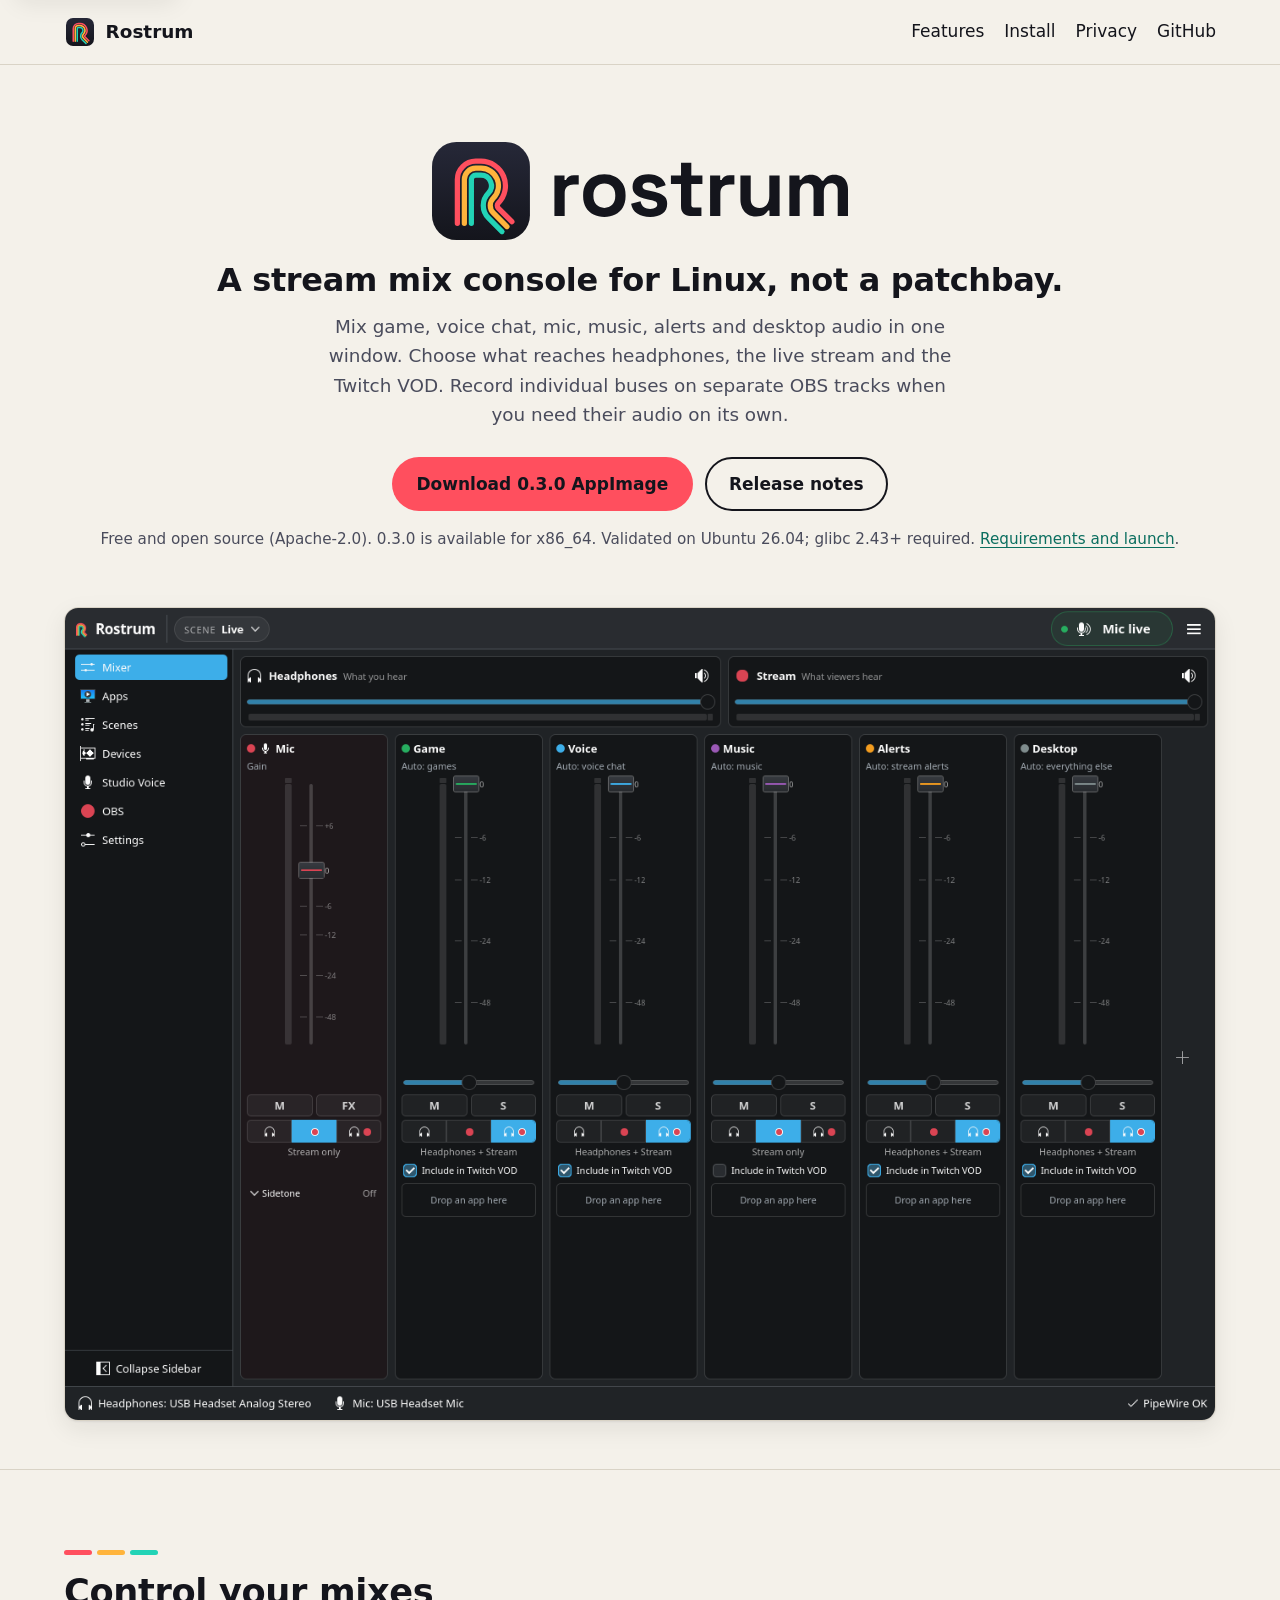
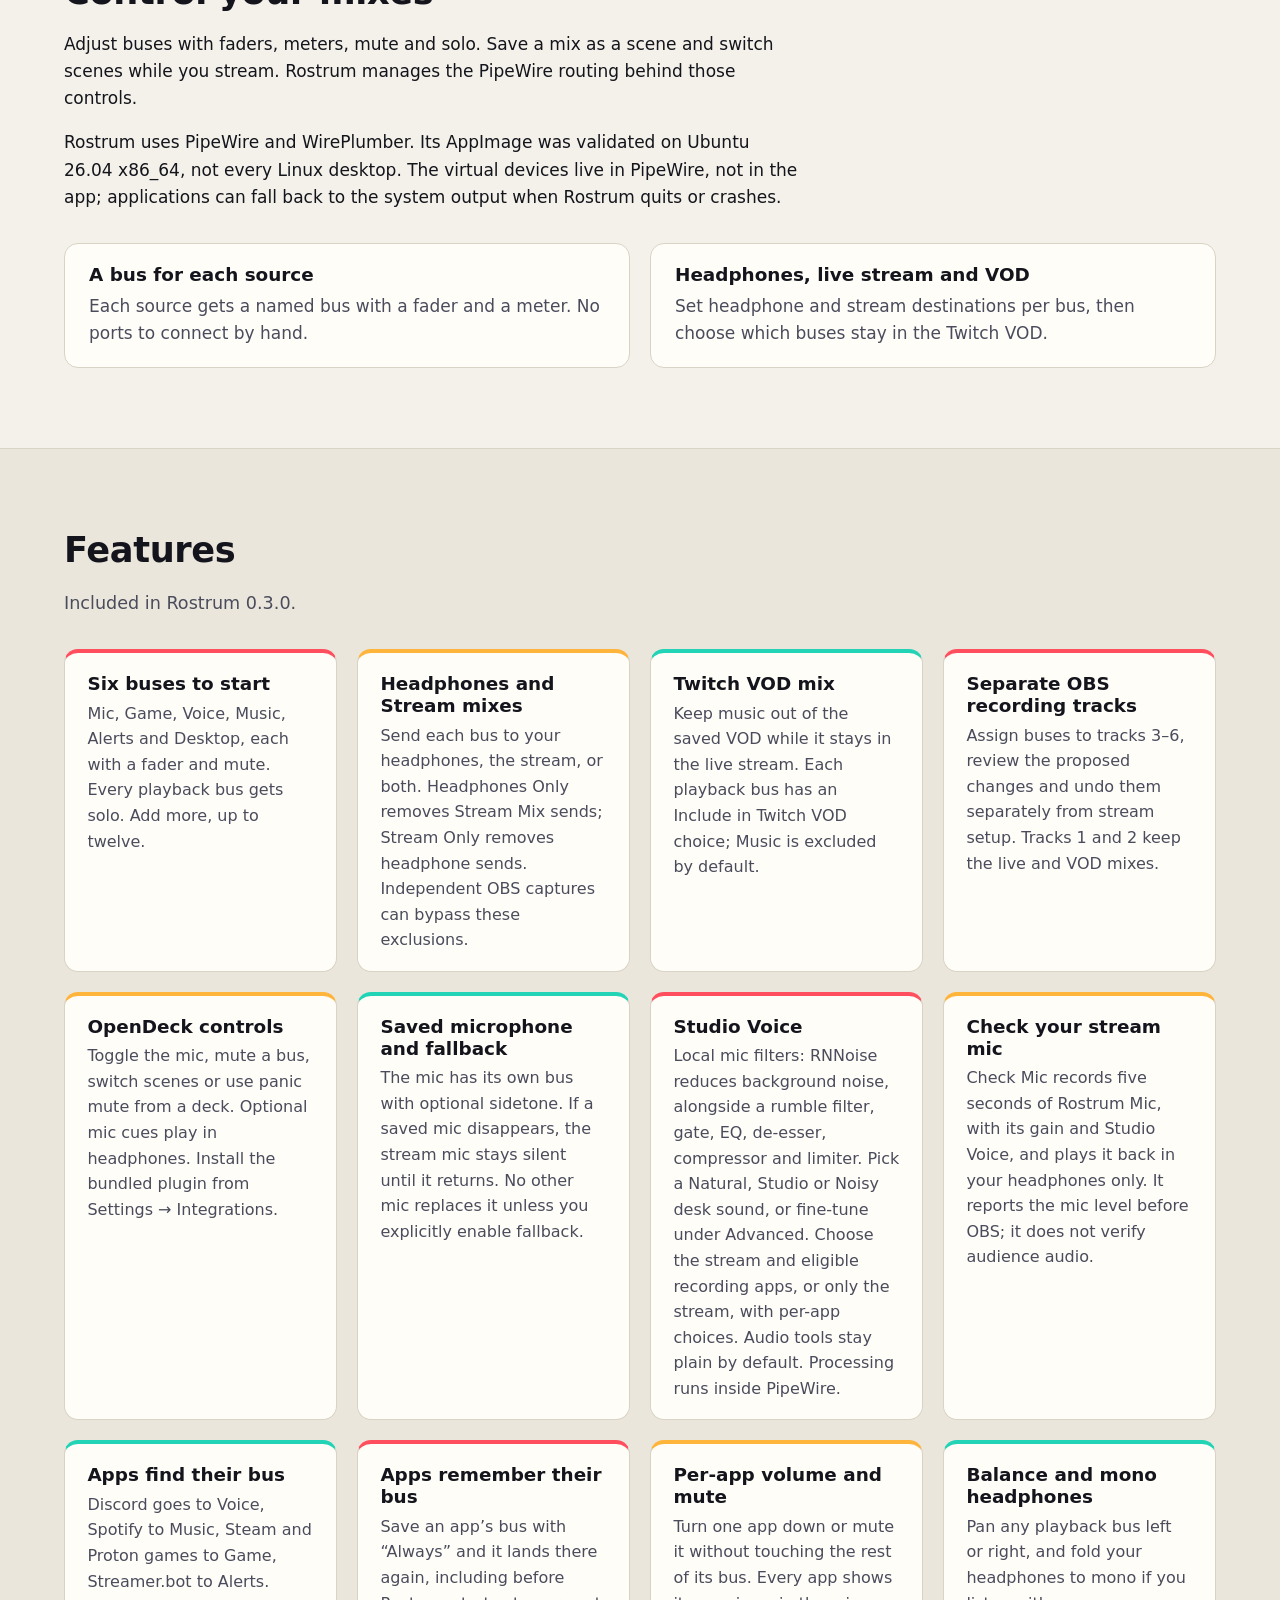
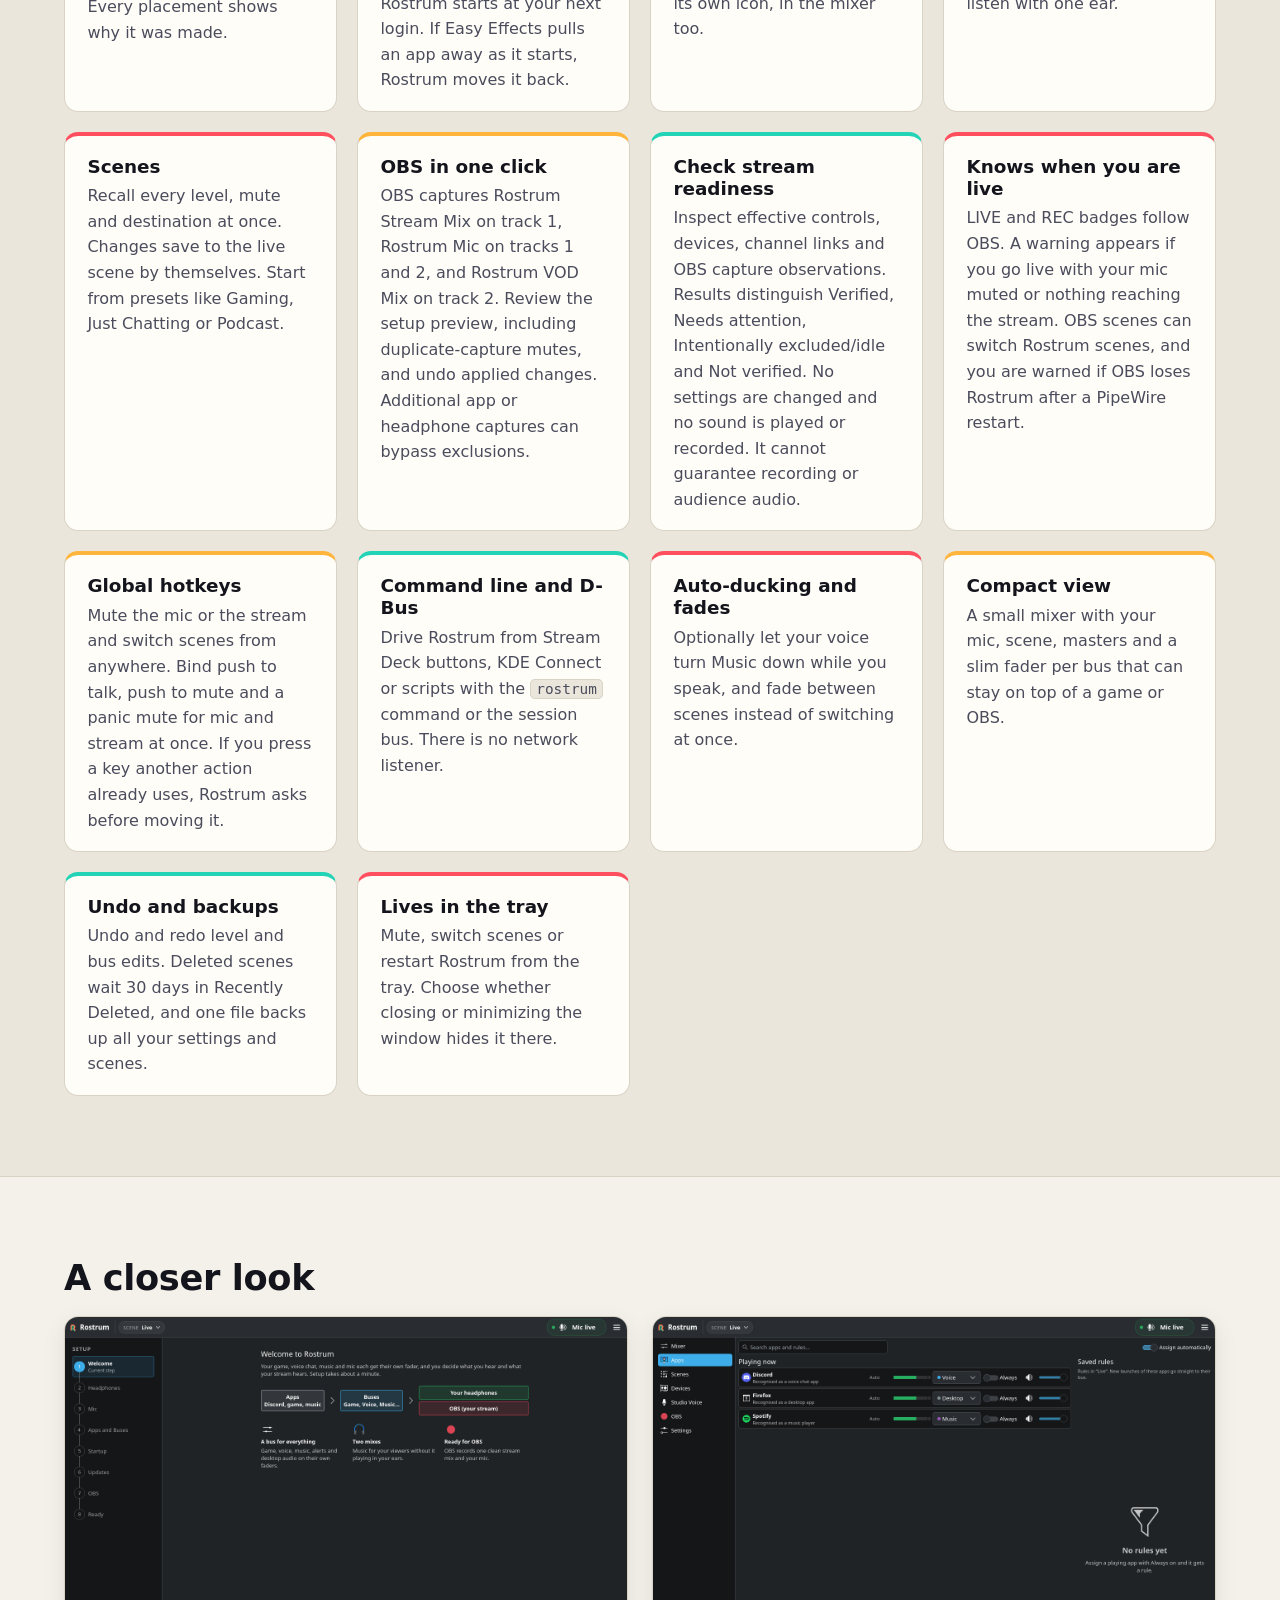
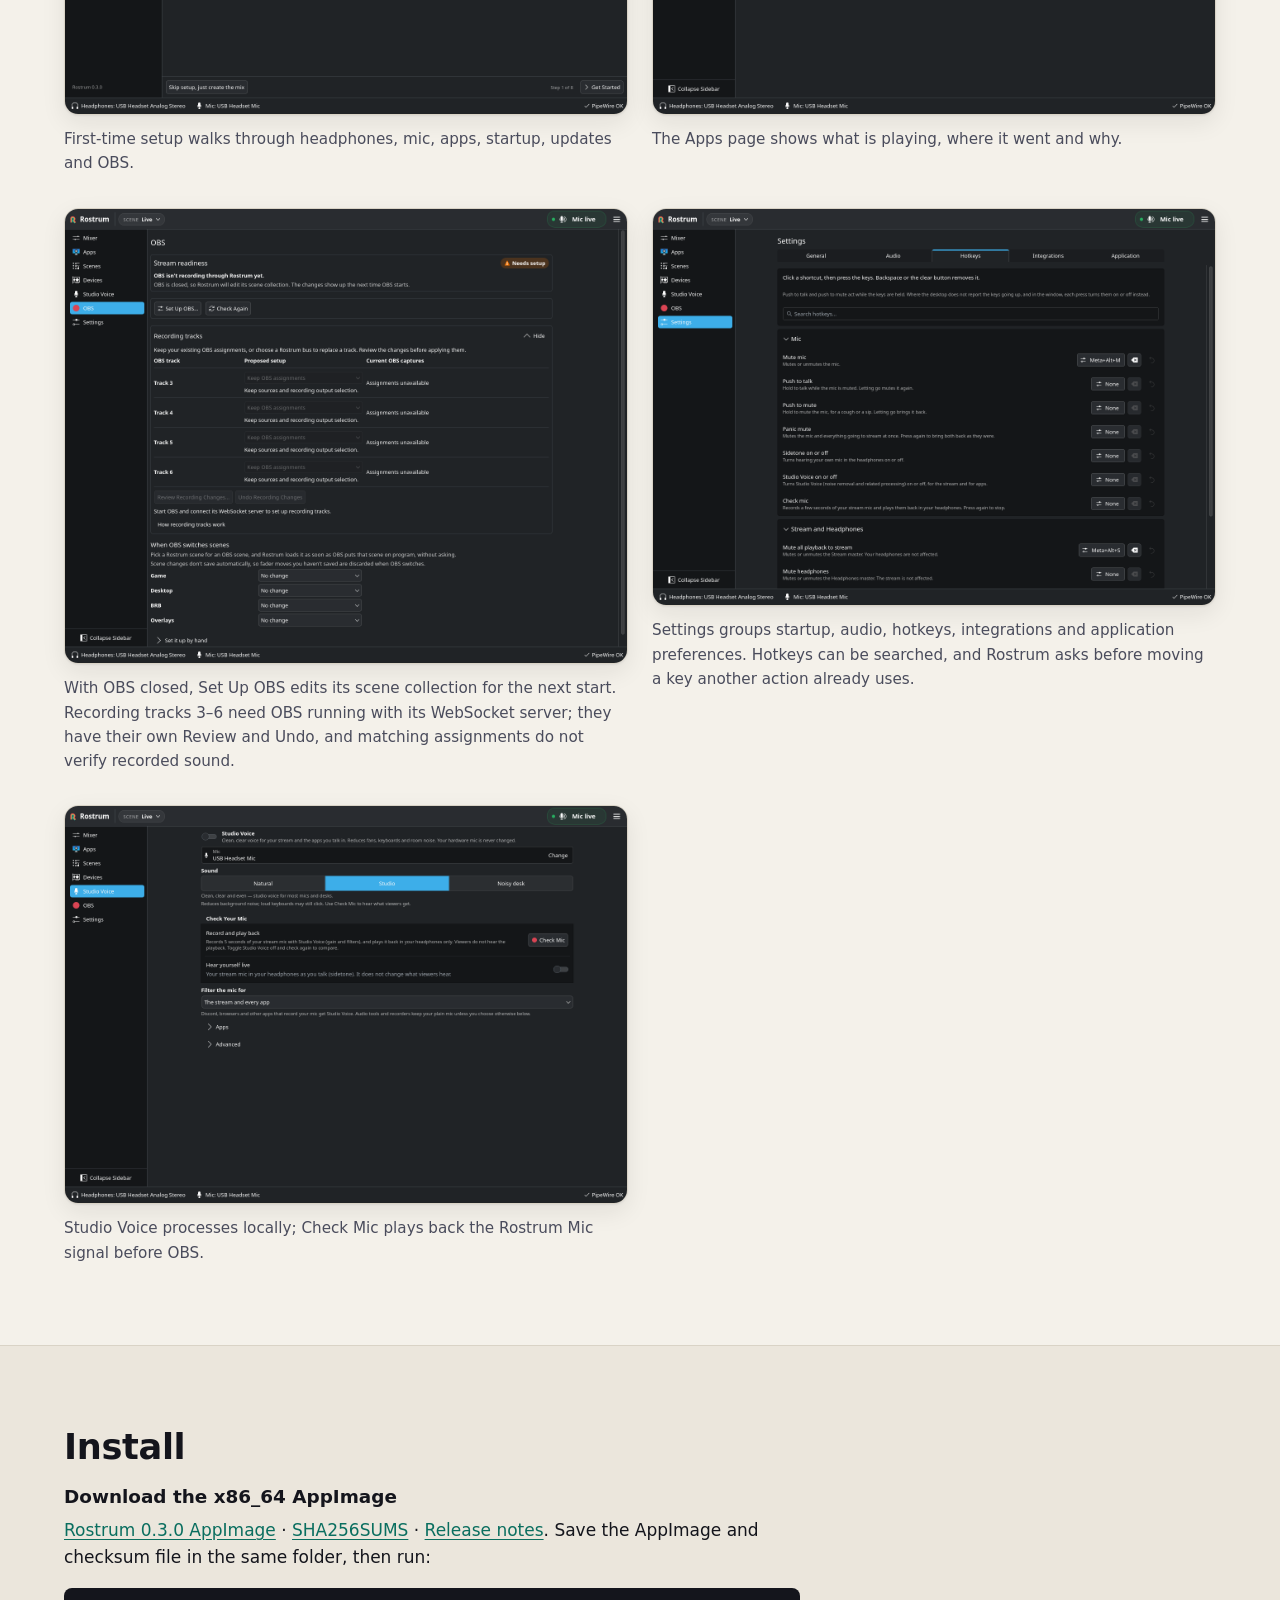
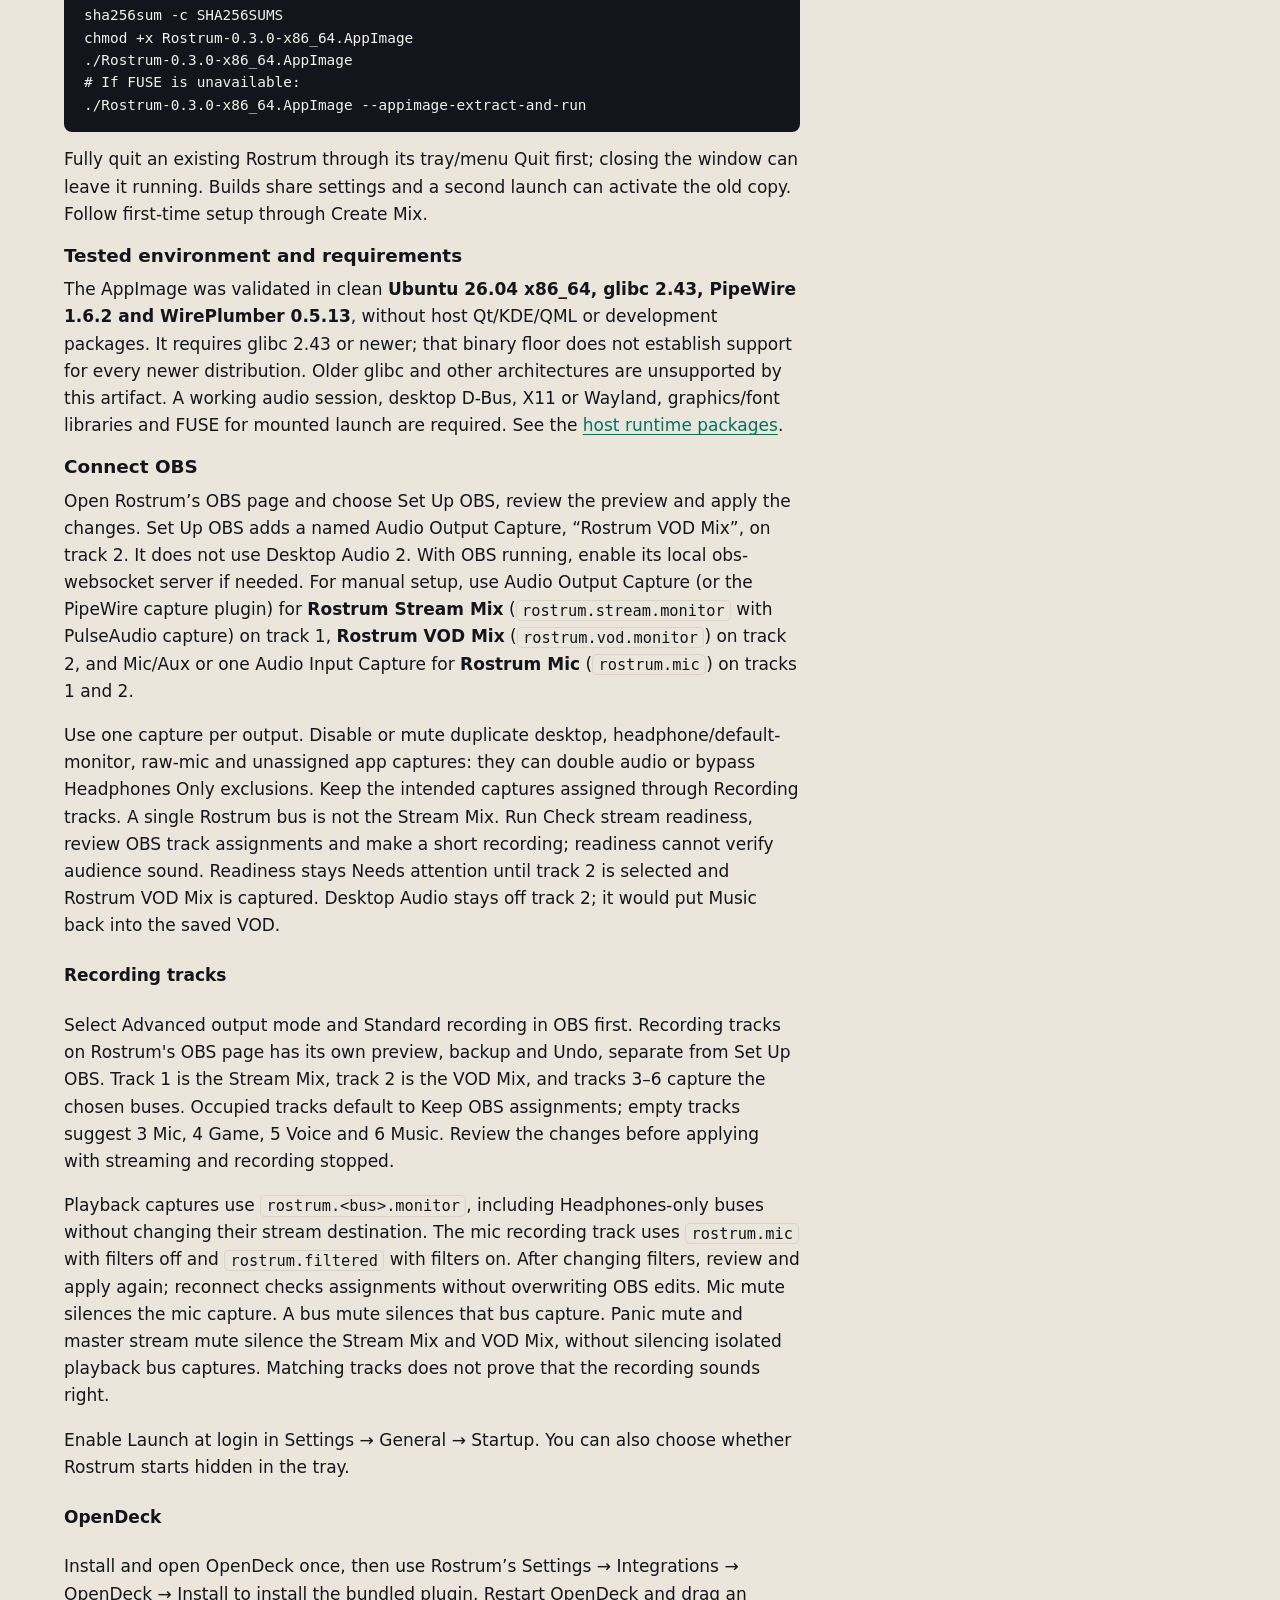
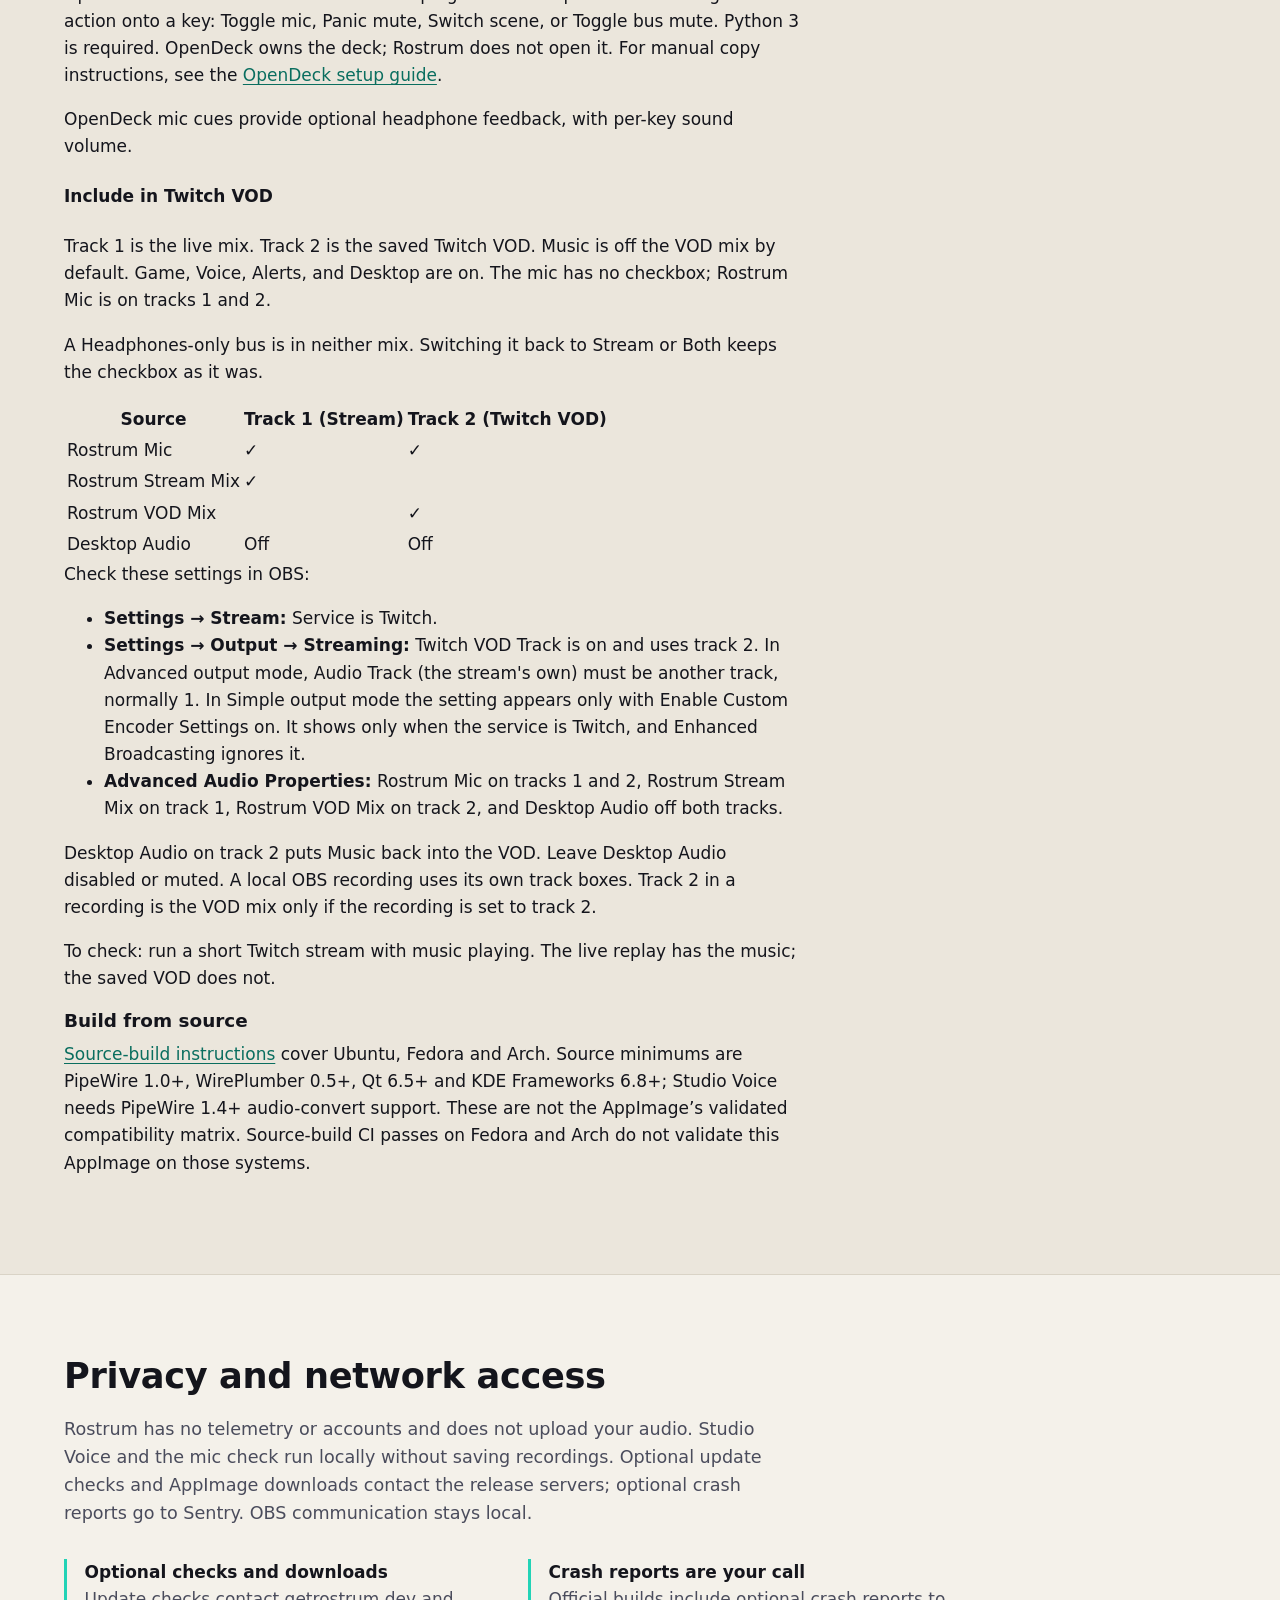
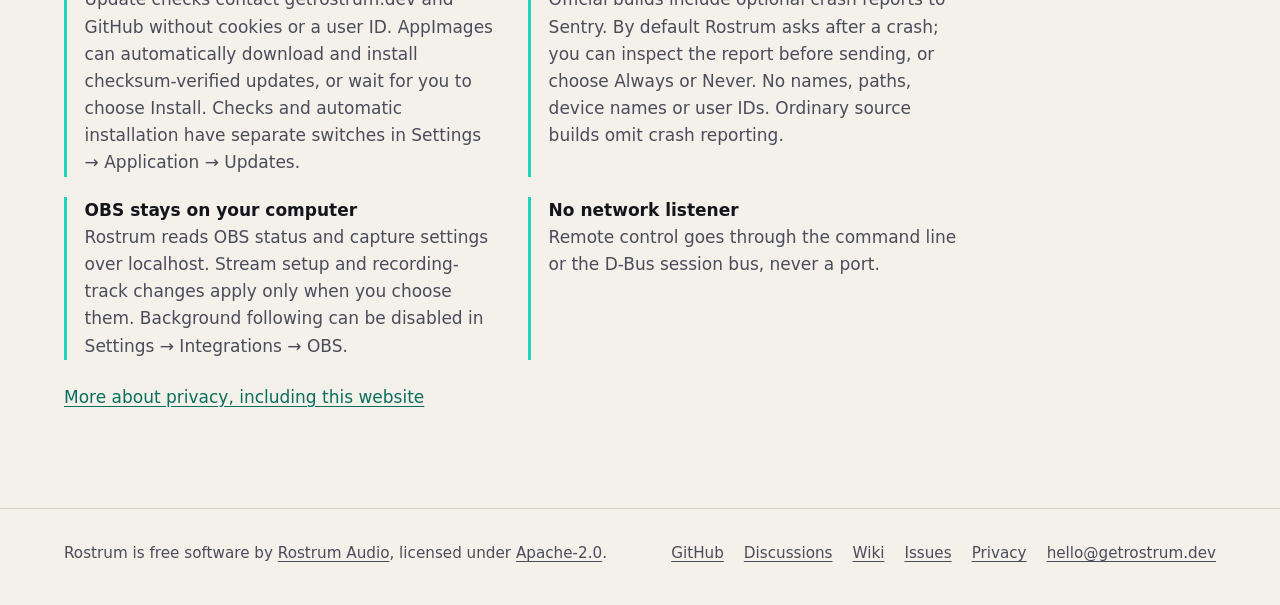
==== commit f14e3504: "Update website for Rostrum 0.3.0 Download, release-note and docs links point at 0.3.0. The six app s" ====
--- a/index.html
+++ b/index.html
@@ -59,16 +59,16 @@
           separate OBS tracks when you need their audio on its own.
         </p>
         <div class="actions">
-          <a class="button button-primary" href="https://github.com/rostrum-audio/rostrum/releases/download/v0.2.0/Rostrum-0.2.0-x86_64.AppImage">Download 0.2.0 AppImage</a>
-          <a class="button button-secondary" href="https://github.com/rostrum-audio/rostrum/releases/tag/v0.2.0">Release notes</a>
+          <a class="button button-primary" href="https://github.com/rostrum-audio/rostrum/releases/download/v0.3.0/Rostrum-0.3.0-x86_64.AppImage">Download 0.3.0 AppImage</a>
+          <a class="button button-secondary" href="https://github.com/rostrum-audio/rostrum/releases/tag/v0.3.0">Release notes</a>
         </div>
-        <p class="hero-note">Free and open source (Apache-2.0). 0.2.0 is available for x86_64. Validated on Ubuntu 26.04; glibc 2.43+ required. <a href="#install">Requirements and launch</a>.</p>
+        <p class="hero-note">Free and open source (Apache-2.0). 0.3.0 is available for x86_64. Validated on Ubuntu 26.04; glibc 2.43+ required. <a href="#install">Requirements and launch</a>.</p>
 
         <figure class="shot hero-shot">
           <button class="zoom" type="button" popovertarget="view-mixer">
             <span class="visually-hidden">Enlarge screenshot:</span>
-            <img src="images/mixer.png?v=28e6f422" width="1360" height="960"
-                 alt="The Rostrum 0.2.0 mixer in a demo session, with Include in Twitch VOD checked on Game and unchecked on Music. Headphones and Stream masters are above the six bus strips.">
+            <img src="images/mixer.png?v=eb919142" width="1360" height="960"
+                 alt="The Rostrum 0.3.0 mixer in a demo session, with Include in Twitch VOD checked on Game and unchecked on Music. Headphones and Stream masters are above the Mic strip and five bus strips.">
           </button>
         </figure>
       </div>
@@ -105,7 +105,7 @@
     <section class="section section-alt" id="features" aria-labelledby="features-title">
       <div class="wrap">
         <h2 id="features-title">Features</h2>
-        <p class="section-intro">Included in Rostrum 0.2.0.</p>
+        <p class="section-intro">Included in Rostrum 0.3.0.</p>
         <ul class="features">
           <li>
             <h3>Six buses to start</h3>
@@ -132,12 +132,12 @@
             <p>The mic has its own bus with optional sidetone. If a saved mic disappears, the stream mic stays silent until it returns. No other mic replaces it unless you explicitly enable fallback.</p>
           </li>
           <li>
-            <h3>Local microphone filters</h3>
-            <p>RNNoise reduces background noise, alongside a rumble filter, gate, EQ, compressor and limiter. Choose the stream and eligible recording apps, or only the stream, with per-app choices. Audio tools stay plain by default. Processing runs inside PipeWire.</p>
+            <h3>Studio Voice</h3>
+            <p>Local mic filters: RNNoise reduces background noise, alongside a rumble filter, gate, EQ, de-esser, compressor and limiter. Pick a Natural, Studio or Noisy desk sound, or fine-tune under Advanced. Choose the stream and eligible recording apps, or only the stream, with per-app choices. Audio tools stay plain by default. Processing runs inside PipeWire.</p>
           </li>
           <li>
             <h3>Check your stream mic</h3>
-            <p>Check Mic records five seconds of Rostrum Mic, with its gain and filters, and plays it back in your headphones only. It reports the mic level before OBS; it does not verify audience audio.</p>
+            <p>Check Mic records five seconds of Rostrum Mic, with its gain and Studio Voice, and plays it back in your headphones only. It reports the mic level before OBS; it does not verify audience audio.</p>
           </li>
           <li>
             <h3>Apps find their bus</h3>
@@ -169,11 +169,11 @@
           </li>
           <li>
             <h3>Knows when you are live</h3>
-            <p>LIVE and REC badges follow OBS. A warning appears if you go live with your mic muted or nothing reaching the stream. OBS scenes can switch Rostrum scenes.</p>
+            <p>LIVE and REC badges follow OBS. A warning appears if you go live with your mic muted or nothing reaching the stream. OBS scenes can switch Rostrum scenes, and you are warned if OBS loses Rostrum after a PipeWire restart.</p>
           </li>
           <li>
             <h3>Global hotkeys</h3>
-            <p>Mute the mic or the stream and switch scenes from anywhere. Bind push to talk, push to mute and a panic mute for mic and stream at once.</p>
+            <p>Mute the mic or the stream and switch scenes from anywhere. Bind push to talk, push to mute and a panic mute for mic and stream at once. If you press a key another action already uses, Rostrum asks before moving it.</p>
           </li>
           <li>
             <h3>Command line and D-Bus</h3>
@@ -206,7 +206,7 @@
           <figure class="shot">
             <button class="zoom" type="button" popovertarget="view-wizard">
               <span class="visually-hidden">Enlarge screenshot:</span>
-              <img src="images/wizard.png?v=212a9b2b" width="1360" height="960"
+              <img src="images/wizard.png?v=20162a6c" width="1360" height="960"
                    alt="First-time setup: a list of steps on the left, and a diagram of apps going to buses and buses going to your headphones and to OBS.">
             </button>
             <figcaption>First-time setup walks through headphones, mic, apps, startup, updates and OBS.</figcaption>
@@ -214,7 +214,7 @@
           <figure class="shot">
             <button class="zoom" type="button" popovertarget="view-apps">
               <span class="visually-hidden">Enlarge screenshot:</span>
-              <img src="images/apps.png?v=7460e43a" width="1360" height="960"
+              <img src="images/apps.png?v=3c568f76" width="1360" height="960"
                    alt="The Apps page: the apps playing now, the bus each is on and why, and the saved rules.">
             </button>
             <figcaption>The Apps page shows what is playing, where it went and why.</figcaption>
@@ -222,26 +222,26 @@
           <figure class="shot">
             <button class="zoom" type="button" popovertarget="view-obs">
               <span class="visually-hidden">Enlarge screenshot:</span>
-              <img src="images/obs.png?v=27708818" width="1360" height="1500"
-                   alt="Rostrum 0.2.0 OBS setup and separate recording-track controls in a private demo session.">
+              <img src="images/obs.png?v=d9120701" width="1360" height="1100"
+                   alt="The Rostrum 0.3.0 OBS page in a private demo session with OBS closed: stream readiness, Set Up OBS, recording tracks 3 to 6 and OBS scene switching.">
             </button>
-            <figcaption>Tracks 3–6 capture Mic, Game, Voice and Music in this demo. Recording changes have their own Review and Undo; matching assignments do not verify recorded sound.</figcaption>
+            <figcaption>With OBS closed, Set Up OBS edits its scene collection for the next start. Recording tracks 3–6 need OBS running with its WebSocket server; they have their own Review and Undo, and matching assignments do not verify recorded sound.</figcaption>
           </figure>
           <figure class="shot">
             <button class="zoom" type="button" popovertarget="view-settings">
               <span class="visually-hidden">Enlarge screenshot:</span>
-              <img src="images/settings.png?v=8b59f19e" width="1360" height="960"
-                   alt="Rostrum 0.2.0 Settings, with separate tabs for General, Audio, Hotkeys, Integrations and Application preferences.">
+              <img src="images/settings.png?v=6564255f" width="1360" height="960"
+                   alt="Rostrum 0.3.0 Settings on the Hotkeys tab: a search field, then the Mic shortcuts, each with clear and reset buttons.">
             </button>
-            <figcaption>Settings groups startup, audio, hotkeys, integrations and application preferences. OpenDeck setup is under Integrations.</figcaption>
+            <figcaption>Settings groups startup, audio, hotkeys, integrations and application preferences. Hotkeys can be searched, and Rostrum asks before moving a key another action already uses.</figcaption>
           </figure>
           <figure class="shot">
             <button class="zoom" type="button" popovertarget="view-micfilters">
               <span class="visually-hidden">Enlarge screenshot:</span>
-              <img src="images/micfilters.png?v=e2500f77" width="1360" height="960"
-                   alt="The Mic Filters page: a switch to clean up the mic, a preset, which apps get the filtered mic, then Check Your Mic and the rumble filter.">
+              <img src="images/micfilters.png?v=e48c77a8" width="1360" height="960"
+                   alt="The Studio Voice page: the on switch, the mic, the Natural, Studio and Noisy desk sounds, Check Your Mic, and which apps get the filtered mic.">
             </button>
-            <figcaption>Mic Filters processes locally; Check Mic plays back the Rostrum Mic signal before OBS.</figcaption>
+            <figcaption>Studio Voice processes locally; Check Mic plays back the Rostrum Mic signal before OBS.</figcaption>
           </figure>
         </div>
       </div>
@@ -253,16 +253,16 @@
         <div class="narrow">
         <h3>Download the x86_64 AppImage</h3>
         <p>
-          <a href="https://github.com/rostrum-audio/rostrum/releases/download/v0.2.0/Rostrum-0.2.0-x86_64.AppImage">Rostrum 0.2.0 AppImage</a> ·
-          <a href="https://github.com/rostrum-audio/rostrum/releases/download/v0.2.0/SHA256SUMS">SHA256SUMS</a> ·
-          <a href="https://github.com/rostrum-audio/rostrum/releases/tag/v0.2.0">Release notes</a>.
+          <a href="https://github.com/rostrum-audio/rostrum/releases/download/v0.3.0/Rostrum-0.3.0-x86_64.AppImage">Rostrum 0.3.0 AppImage</a> ·
+          <a href="https://github.com/rostrum-audio/rostrum/releases/download/v0.3.0/SHA256SUMS">SHA256SUMS</a> ·
+          <a href="https://github.com/rostrum-audio/rostrum/releases/tag/v0.3.0">Release notes</a>.
           Save the AppImage and checksum file in the same folder, then run:
         </p>
 <pre><code>sha256sum -c SHA256SUMS
-chmod +x Rostrum-0.2.0-x86_64.AppImage
-./Rostrum-0.2.0-x86_64.AppImage
+chmod +x Rostrum-0.3.0-x86_64.AppImage
+./Rostrum-0.3.0-x86_64.AppImage
 # If FUSE is unavailable:
-./Rostrum-0.2.0-x86_64.AppImage --appimage-extract-and-run</code></pre>
+./Rostrum-0.3.0-x86_64.AppImage --appimage-extract-and-run</code></pre>
         <p>
           Fully quit an existing Rostrum through its tray/menu Quit first; closing the window can
           leave it running. Builds share settings and a second launch can activate the old copy.
@@ -276,7 +276,7 @@
           for every newer distribution. Older glibc and other architectures are unsupported by
           this artifact. A working audio session, desktop D-Bus, X11 or Wayland, graphics/font
           libraries and FUSE for mounted launch are required. See the
-          <a href="https://github.com/rostrum-audio/rostrum/blob/v0.2.0/docs/releasing.md#what-gets-published">host runtime packages</a>.
+          <a href="https://github.com/rostrum-audio/rostrum/blob/v0.3.0/docs/releasing.md#what-gets-published">host runtime packages</a>.
         </p>
         <h3>Connect OBS</h3>
         <p>
@@ -326,7 +326,7 @@
           Install to install the bundled plugin. Restart OpenDeck and drag an action onto a key:
           Toggle mic, Panic mute, Switch scene, or Toggle bus mute. Python 3 is required.
           OpenDeck owns the deck; Rostrum does not open it. For manual copy instructions, see the
-          <a href="https://github.com/rostrum-audio/rostrum/tree/v0.2.0#opendeck">OpenDeck setup guide</a>.
+          <a href="https://github.com/rostrum-audio/rostrum/tree/v0.3.0#opendeck">OpenDeck setup guide</a>.
         </p>
         <p>OpenDeck mic cues provide optional headphone feedback, with per-key sound volume.</p>
         <section id="vod" aria-labelledby="vod-title">
@@ -389,7 +389,7 @@
         <p>
           <a href="https://github.com/rostrum-audio/rostrum#build-from-source">Source-build instructions</a>
           cover Ubuntu, Fedora and Arch. Source minimums are PipeWire 1.0+, WirePlumber 0.5+,
-          Qt 6.5+ and KDE Frameworks 6.8+; mic filters need PipeWire 1.4+ audio-convert support.
+          Qt 6.5+ and KDE Frameworks 6.8+; Studio Voice needs PipeWire 1.4+ audio-convert support.
           These are not the AppImage’s validated compatibility matrix. Source-build CI passes
           on Fedora and Arch do not validate this AppImage on those systems.
         </p>
@@ -401,7 +401,7 @@
       <div class="wrap">
         <h2 id="privacy-title">Privacy and network access</h2>
         <p class="section-intro">
-          Rostrum has no telemetry or accounts and does not upload your audio. Mic filters and the
+          Rostrum has no telemetry or accounts and does not upload your audio. Studio Voice and the
           mic check run locally without saving recordings. Optional update checks and AppImage downloads
           contact the release servers; optional crash reports go to Sentry. OBS communication stays local.
         </p>
@@ -430,42 +430,42 @@
     <div class="lightbox" id="view-mixer" popover>
       <button type="button" popovertarget="view-mixer" popovertargetaction="hide">
         <span class="visually-hidden">Close the enlarged screenshot</span>
-        <img src="images/mixer.png?v=28e6f422" width="1360" height="960" alt="">
+        <img src="images/mixer.png?v=eb919142" width="1360" height="960" alt="">
         <span class="lightbox-close" aria-hidden="true">✕</span>
       </button>
     </div>
     <div class="lightbox" id="view-wizard" popover>
       <button type="button" popovertarget="view-wizard" popovertargetaction="hide">
         <span class="visually-hidden">Close the enlarged screenshot</span>
-        <img src="images/wizard.png?v=212a9b2b" width="1360" height="960" alt="">
+        <img src="images/wizard.png?v=20162a6c" width="1360" height="960" alt="">
         <span class="lightbox-close" aria-hidden="true">✕</span>
       </button>
     </div>
     <div class="lightbox" id="view-apps" popover>
       <button type="button" popovertarget="view-apps" popovertargetaction="hide">
         <span class="visually-hidden">Close the enlarged screenshot</span>
-        <img src="images/apps.png?v=7460e43a" width="1360" height="960" alt="">
+        <img src="images/apps.png?v=3c568f76" width="1360" height="960" alt="">
         <span class="lightbox-close" aria-hidden="true">✕</span>
       </button>
     </div>
     <div class="lightbox" id="view-obs" popover>
       <button type="button" popovertarget="view-obs" popovertargetaction="hide">
         <span class="visually-hidden">Close the enlarged screenshot</span>
-        <img src="images/obs.png?v=27708818" width="1360" height="1500" alt="">
+        <img src="images/obs.png?v=d9120701" width="1360" height="1100" alt="">
         <span class="lightbox-close" aria-hidden="true">✕</span>
       </button>
     </div>
     <div class="lightbox" id="view-settings" popover>
       <button type="button" popovertarget="view-settings" popovertargetaction="hide">
         <span class="visually-hidden">Close the enlarged screenshot</span>
-        <img src="images/settings.png?v=8b59f19e" width="1360" height="960" alt="">
+        <img src="images/settings.png?v=6564255f" width="1360" height="960" alt="">
         <span class="lightbox-close" aria-hidden="true">✕</span>
       </button>
     </div>
     <div class="lightbox" id="view-micfilters" popover>
       <button type="button" popovertarget="view-micfilters" popovertargetaction="hide">
         <span class="visually-hidden">Close the enlarged screenshot</span>
-        <img src="images/micfilters.png?v=e2500f77" width="1360" height="960" alt="">
+        <img src="images/micfilters.png?v=e48c77a8" width="1360" height="960" alt="">
         <span class="lightbox-close" aria-hidden="true">✕</span>
       </button>
     </div>
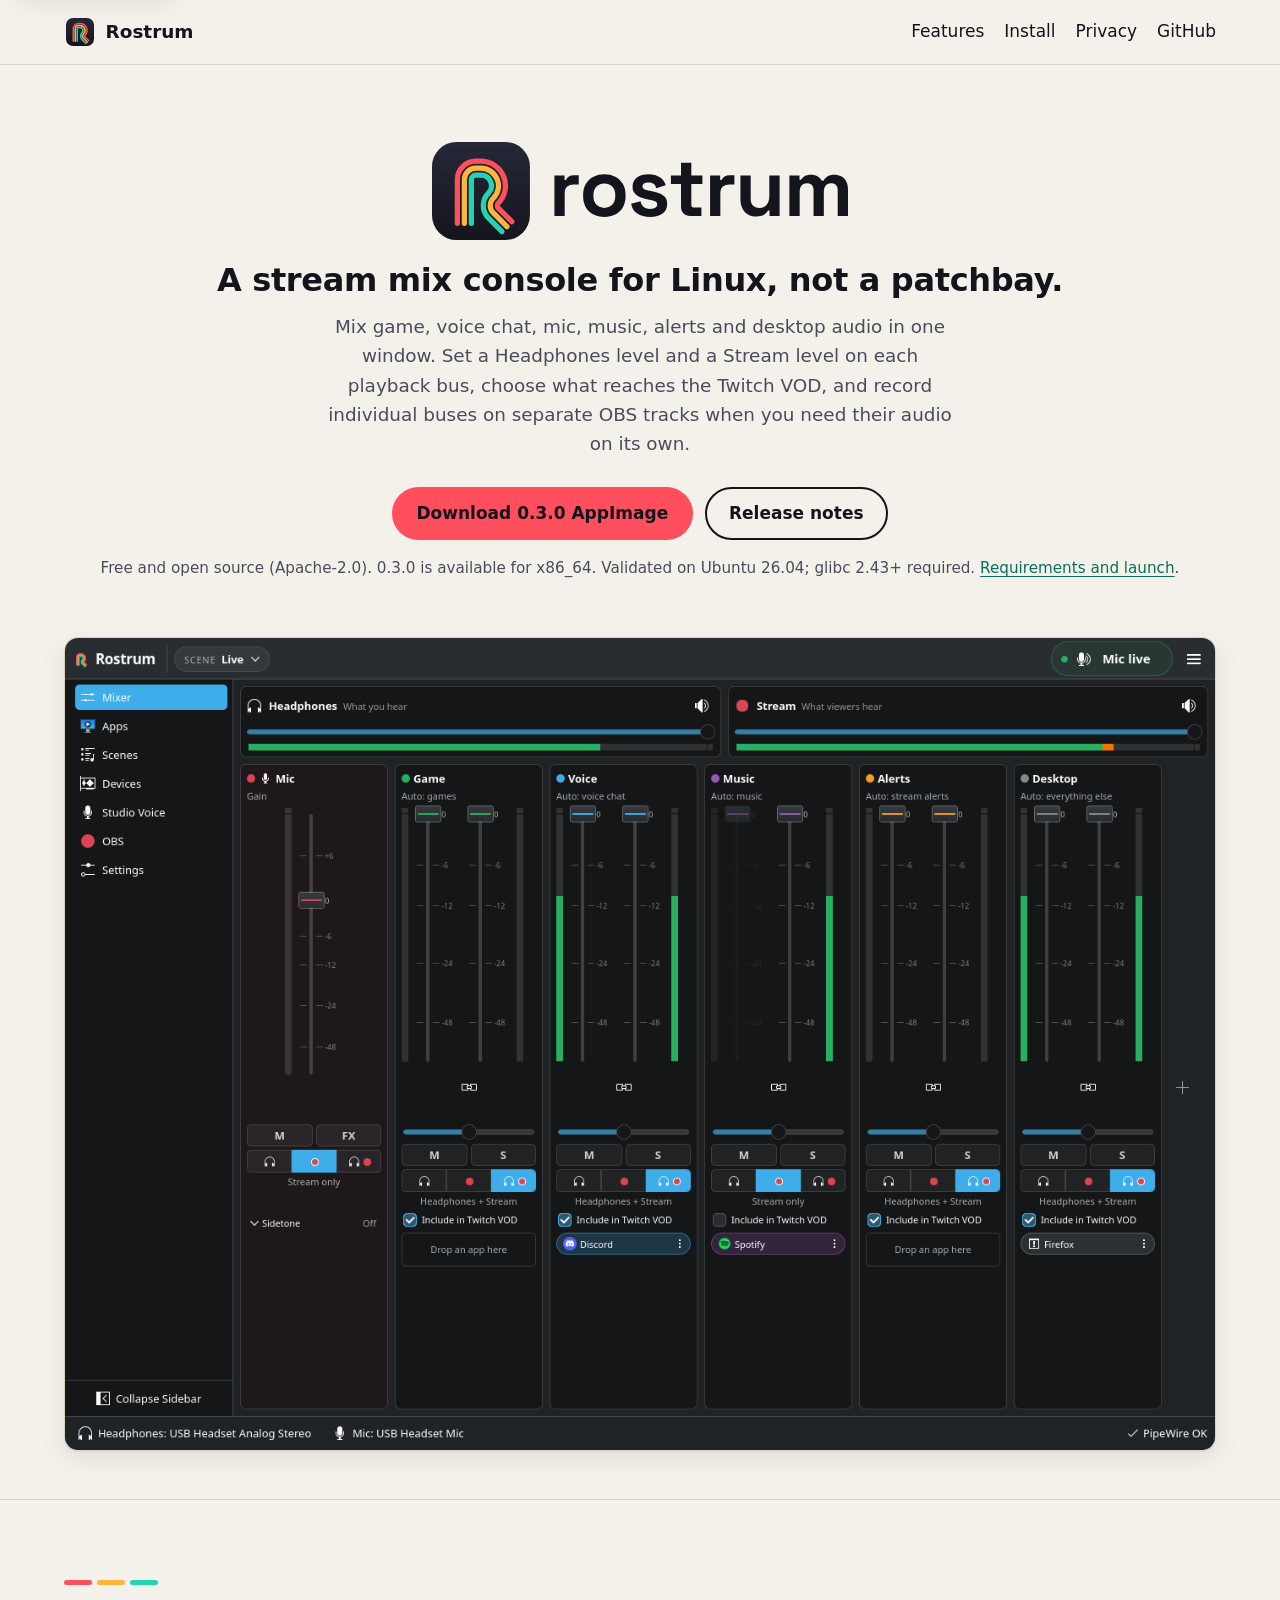
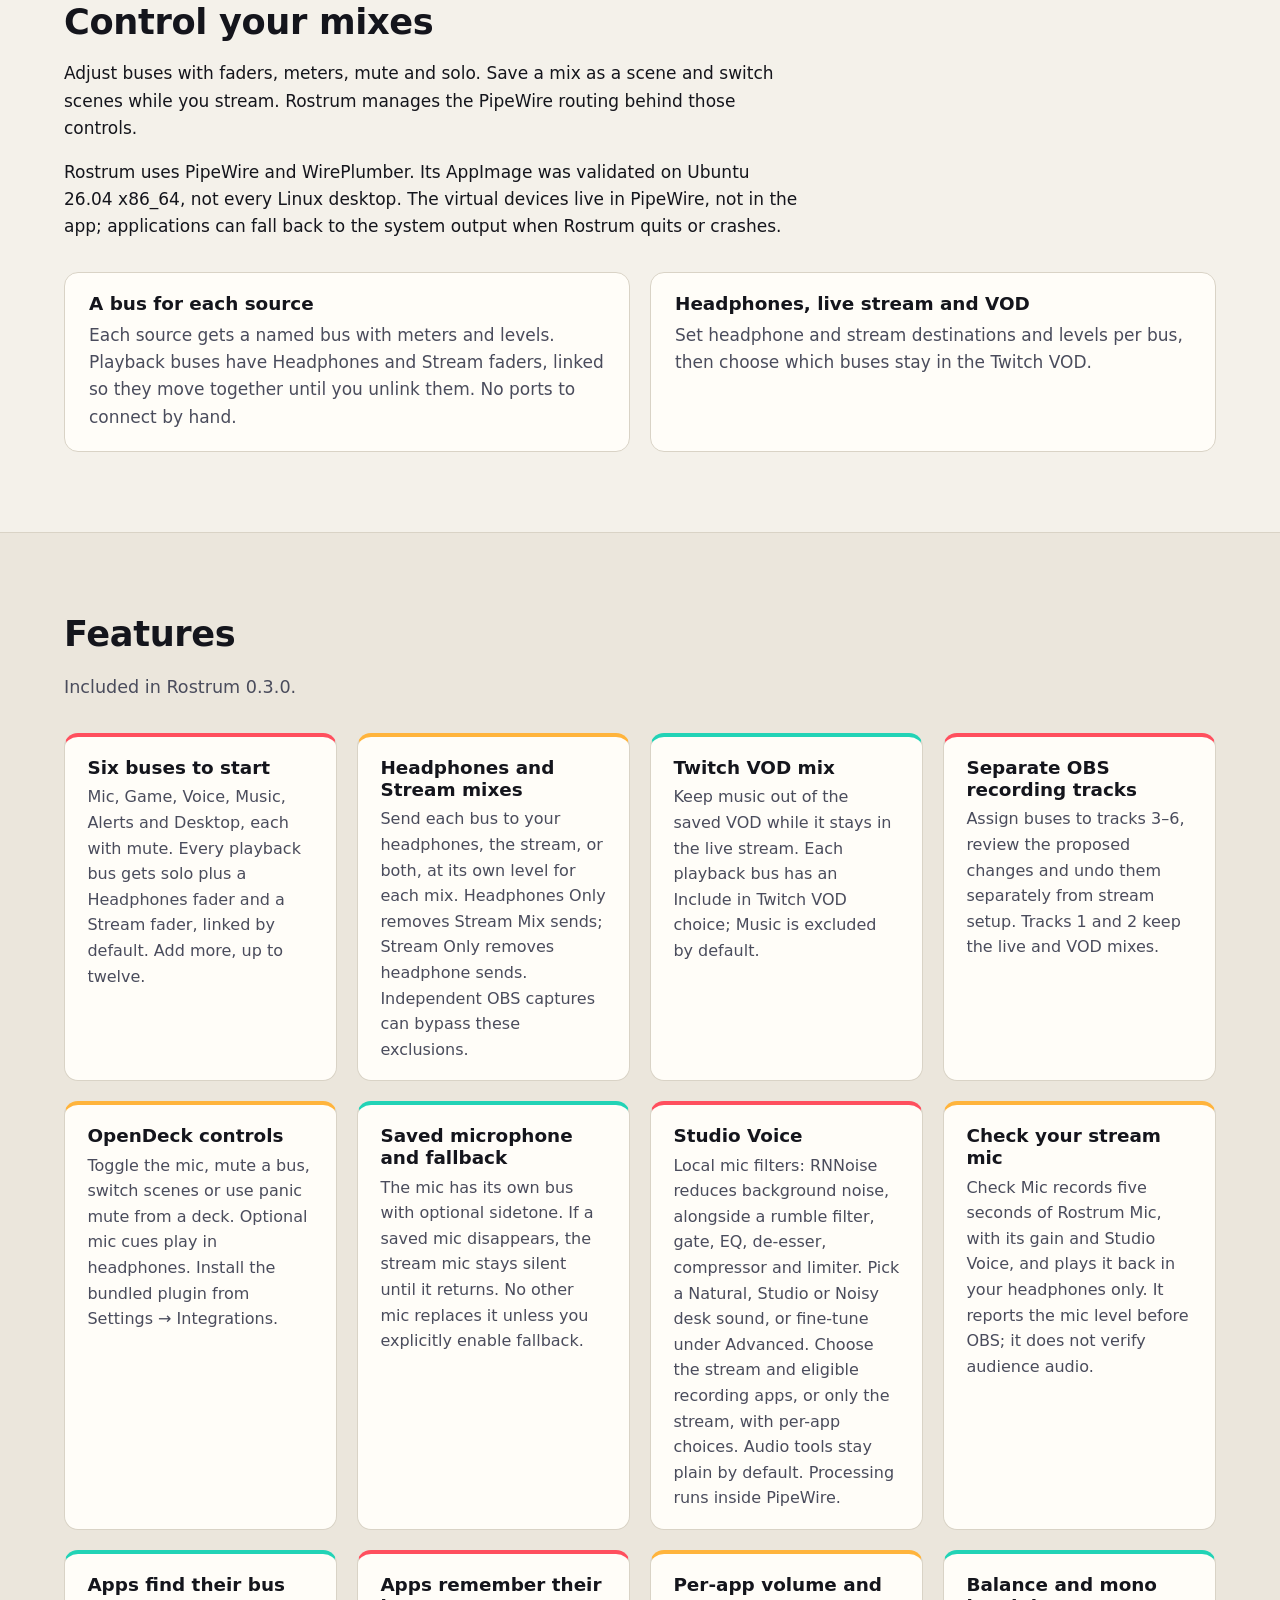
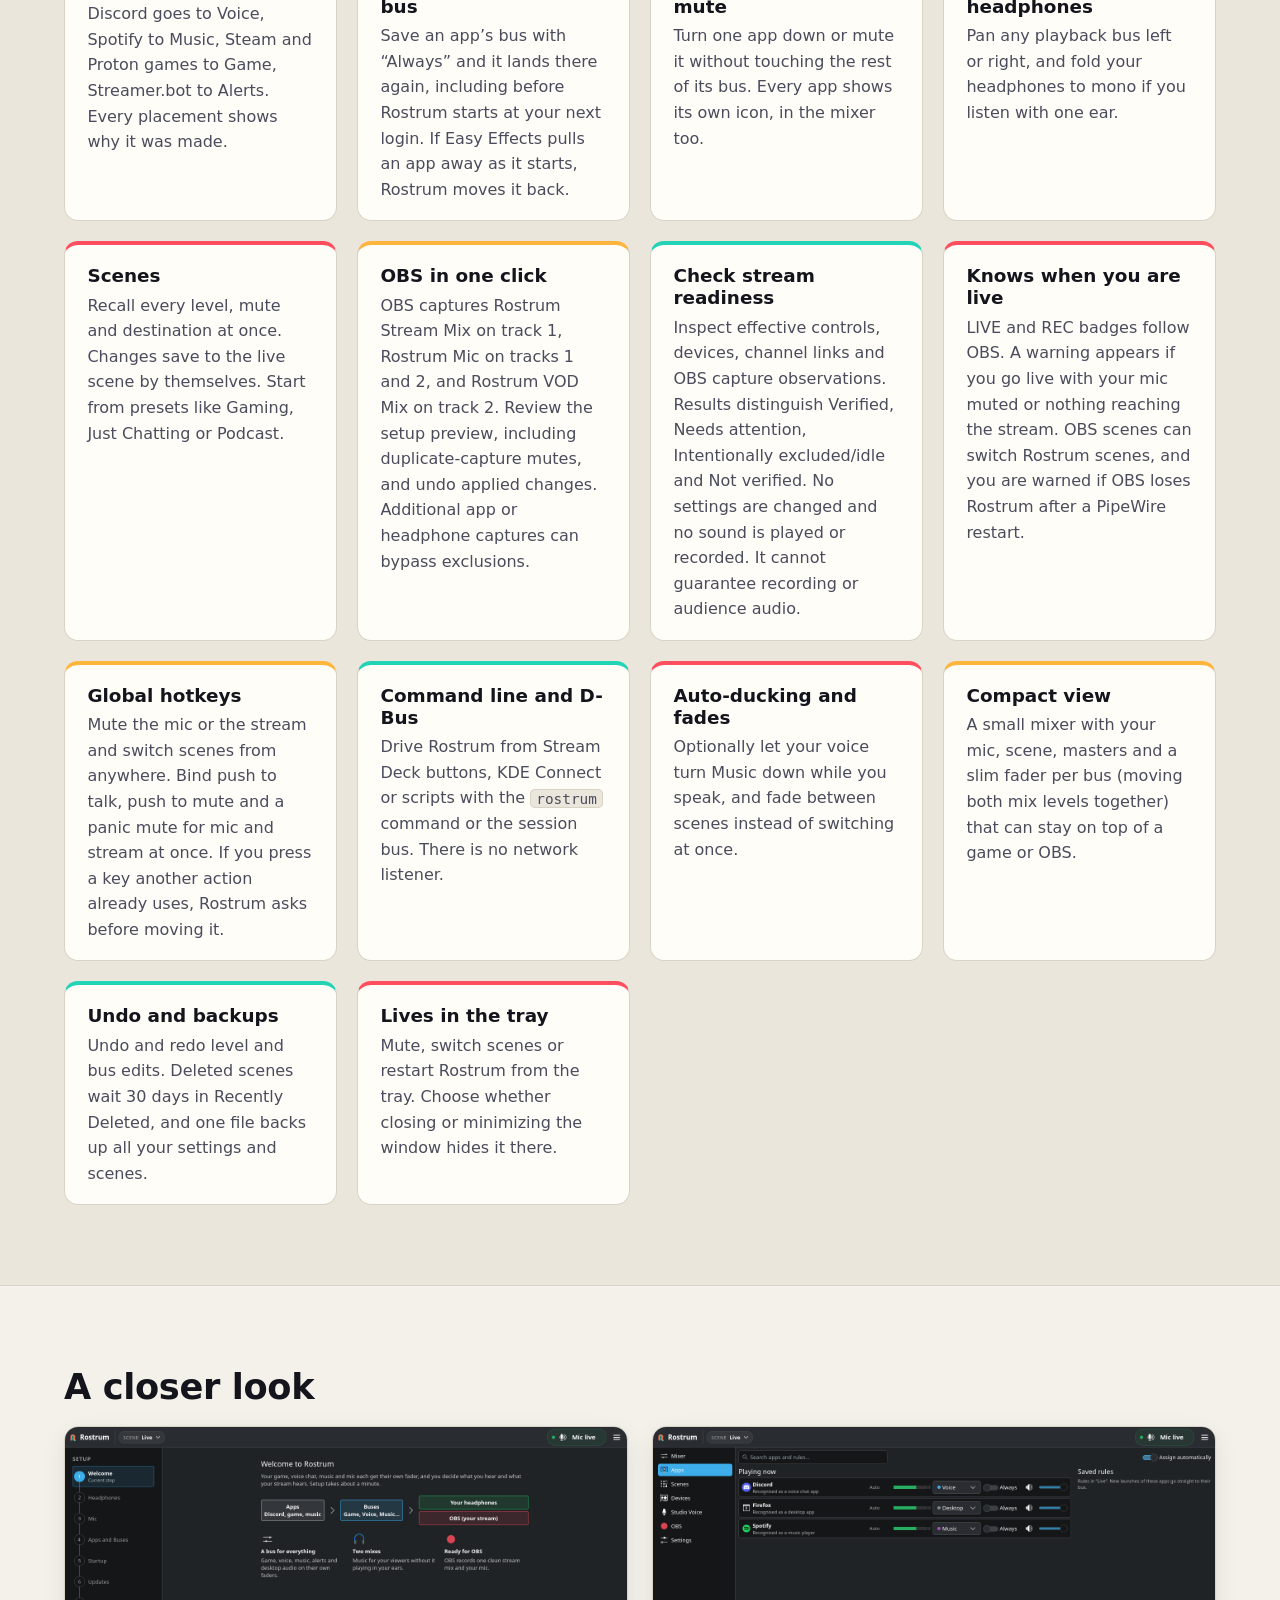
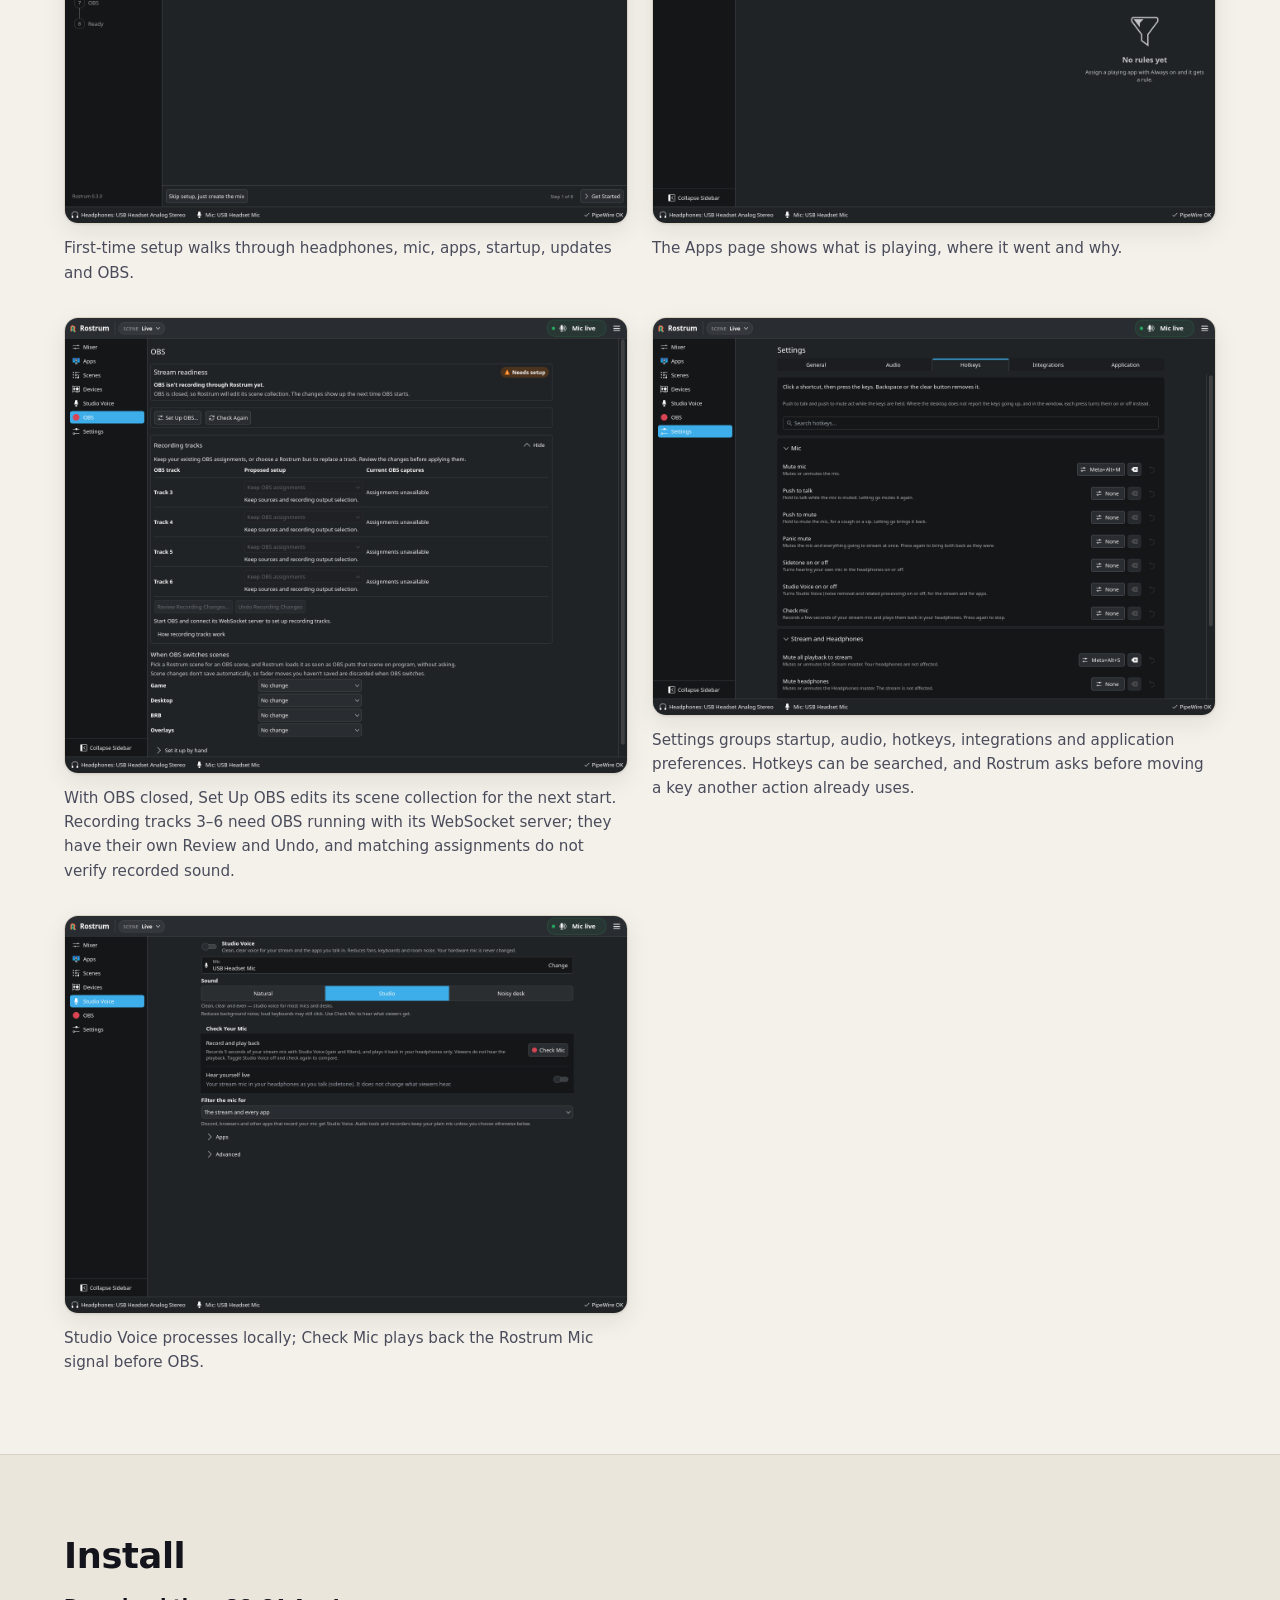
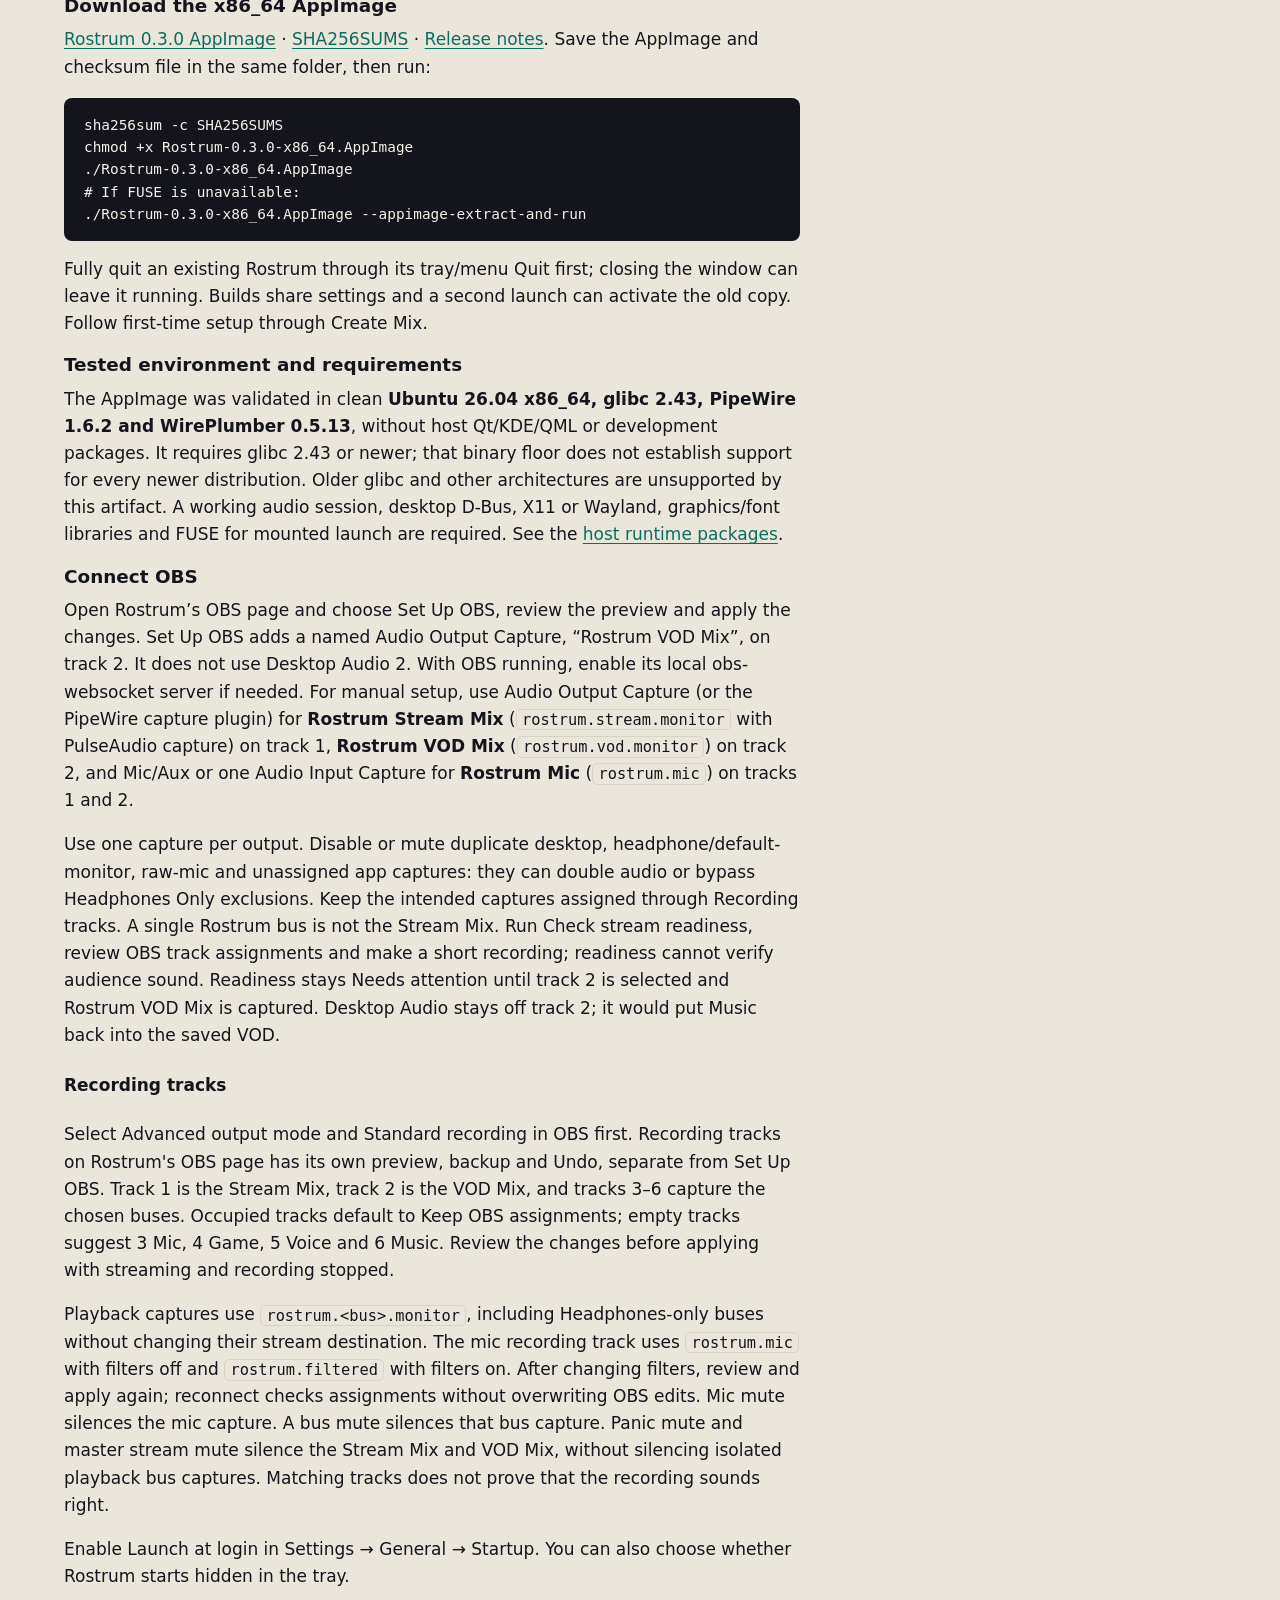
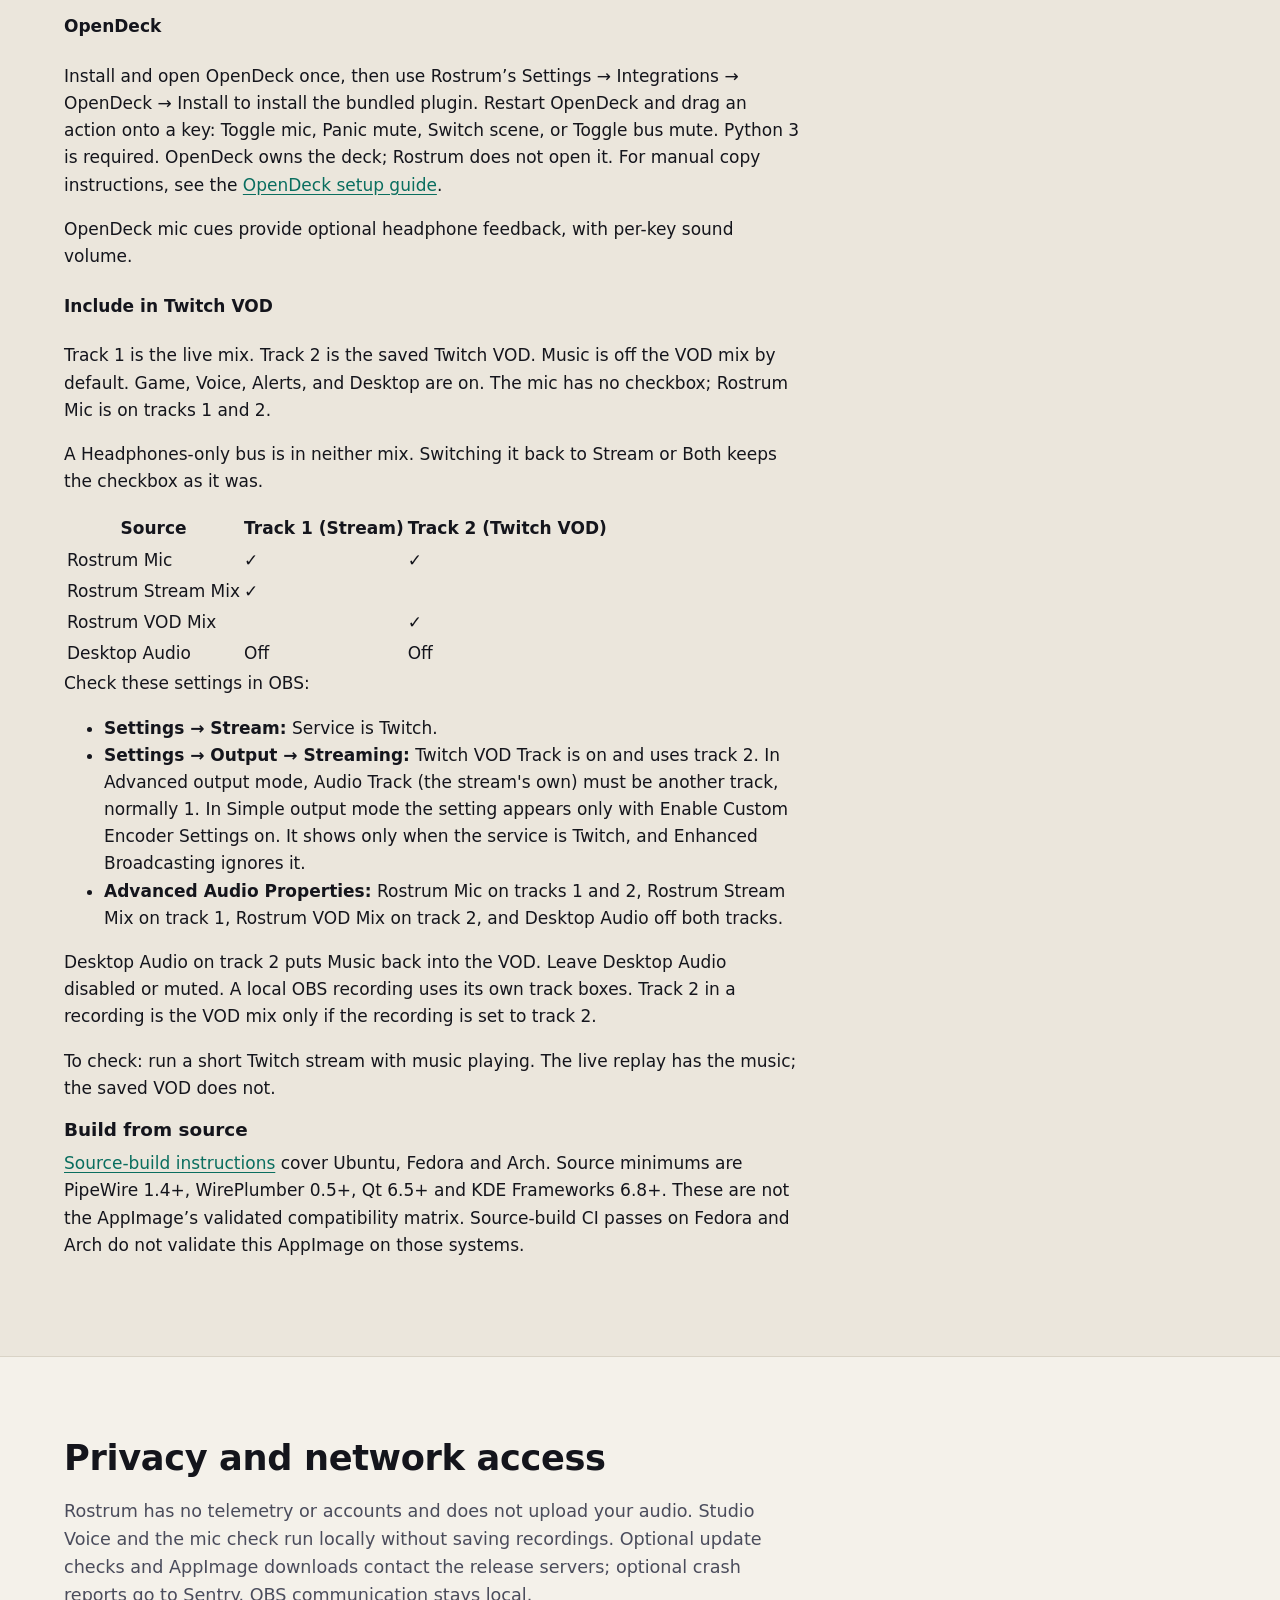
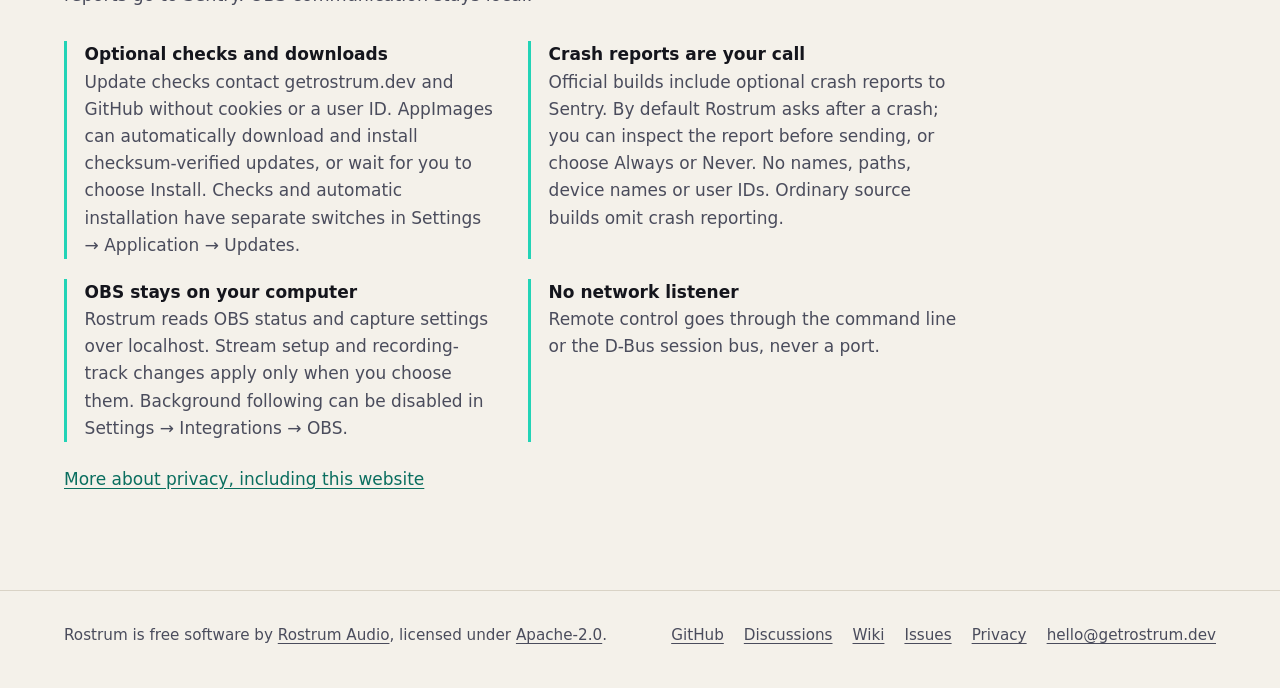
==== commit 45fe1b42: "Docs: per-mix levels and PipeWire 1.4 on the site Describe Headphones and Stream faders on each play" ====
--- a/index.html
+++ b/index.html
@@ -4,7 +4,7 @@
   <meta charset="utf-8">
   <meta name="viewport" content="width=device-width, initial-scale=1">
   <title>Rostrum: a stream mix console for Linux</title>
-  <meta name="description" content="Rostrum splits your game, voice chat, mic, music, alerts and desktop audio into buses, each sent to your headphones, your stream, or both, with optional mic noise removal. Free and open source, for Linux with PipeWire.">
+  <meta name="description" content="Rostrum splits your game, voice chat, mic, music, alerts and desktop audio into buses, each with Headphones and Stream levels, sent to your headphones, your stream, or both, with optional mic noise removal. Free and open source, for Linux with PipeWire.">
   <meta name="color-scheme" content="light dark">
   <meta name="theme-color" content="#f4f1ea" media="(prefers-color-scheme: light)">
   <meta name="theme-color" content="#14151c" media="(prefers-color-scheme: dark)">
@@ -15,7 +15,7 @@
   <meta property="og:type" content="website">
   <meta property="og:site_name" content="Rostrum">
   <meta property="og:title" content="Rostrum: a stream mix console for Linux">
-  <meta property="og:description" content="Mix Linux audio for headphones, live streams and Twitch VODs, with separate OBS recording tracks.">
+  <meta property="og:description" content="Mix Linux audio with Headphones and Stream levels per bus, for live streams and Twitch VODs, with separate OBS recording tracks.">
   <meta property="og:url" content="https://getrostrum.dev/">
   <meta property="og:image" content="https://getrostrum.dev/images/social-preview.png">
   <meta property="og:image:width" content="1280">
@@ -54,9 +54,9 @@
         </h1>
         <p class="tagline">A stream mix console for Linux, not a patchbay.</p>
         <p class="lede">
-          Mix game, voice chat, mic, music, alerts and desktop audio in one window. Choose what
-          reaches headphones, the live stream and the Twitch VOD. Record individual buses on
-          separate OBS tracks when you need their audio on its own.
+          Mix game, voice chat, mic, music, alerts and desktop audio in one window. Set a Headphones
+          level and a Stream level on each playback bus, choose what reaches the Twitch VOD, and
+          record individual buses on separate OBS tracks when you need their audio on its own.
         </p>
         <div class="actions">
           <a class="button button-primary" href="https://github.com/rostrum-audio/rostrum/releases/download/v0.3.0/Rostrum-0.3.0-x86_64.AppImage">Download 0.3.0 AppImage</a>
@@ -67,8 +67,8 @@
         <figure class="shot hero-shot">
           <button class="zoom" type="button" popovertarget="view-mixer">
             <span class="visually-hidden">Enlarge screenshot:</span>
-            <img src="images/mixer.png?v=eb919142" width="1360" height="960"
-                 alt="The Rostrum 0.3.0 mixer in a demo session, with Include in Twitch VOD checked on Game and unchecked on Music. Headphones and Stream masters are above the Mic strip and five bus strips.">
+            <img src="images/mixer.png?v=f54cd353" width="1360" height="960"
+                 alt="The Rostrum mixer in a demo session: Headphones and Stream masters above the Mic strip and five playback strips, each with linked Headphones and Stream faders. Include in Twitch VOD is checked on Game and unchecked on Music.">
           </button>
         </figure>
       </div>
@@ -92,11 +92,11 @@
         <div class="compare">
           <div>
             <h3>A bus for each source</h3>
-            <p>Each source gets a named bus with a fader and a meter. No ports to connect by hand.</p>
+            <p>Each source gets a named bus with meters and levels. Playback buses have Headphones and Stream faders, linked so they move together until you unlink them. No ports to connect by hand.</p>
           </div>
           <div>
             <h3>Headphones, live stream and VOD</h3>
-            <p>Set headphone and stream destinations per bus, then choose which buses stay in the Twitch VOD.</p>
+            <p>Set headphone and stream destinations and levels per bus, then choose which buses stay in the Twitch VOD.</p>
           </div>
         </div>
       </div>
@@ -109,11 +109,11 @@
         <ul class="features">
           <li>
             <h3>Six buses to start</h3>
-            <p>Mic, Game, Voice, Music, Alerts and Desktop, each with a fader and mute. Every playback bus gets solo. Add more, up to twelve.</p>
+            <p>Mic, Game, Voice, Music, Alerts and Desktop, each with mute. Every playback bus gets solo plus a Headphones fader and a Stream fader, linked by default. Add more, up to twelve.</p>
           </li>
           <li>
             <h3>Headphones and Stream mixes</h3>
-            <p>Send each bus to your headphones, the stream, or both. Headphones Only removes Stream Mix sends; Stream Only removes headphone sends. Independent OBS captures can bypass these exclusions.</p>
+            <p>Send each bus to your headphones, the stream, or both, at its own level for each mix. Headphones Only removes Stream Mix sends; Stream Only removes headphone sends. Independent OBS captures can bypass these exclusions.</p>
           </li>
           <li>
             <h3>Twitch VOD mix</h3>
@@ -185,7 +185,7 @@
           </li>
           <li>
             <h3>Compact view</h3>
-            <p>A small mixer with your mic, scene, masters and a slim fader per bus that can stay on top of a game or OBS.</p>
+            <p>A small mixer with your mic, scene, masters and a slim fader per bus (moving both mix levels together) that can stay on top of a game or OBS.</p>
           </li>
           <li>
             <h3>Undo and backups</h3>
@@ -388,10 +388,10 @@
         <h3>Build from source</h3>
         <p>
           <a href="https://github.com/rostrum-audio/rostrum#build-from-source">Source-build instructions</a>
-          cover Ubuntu, Fedora and Arch. Source minimums are PipeWire 1.0+, WirePlumber 0.5+,
-          Qt 6.5+ and KDE Frameworks 6.8+; Studio Voice needs PipeWire 1.4+ audio-convert support.
-          These are not the AppImage’s validated compatibility matrix. Source-build CI passes
-          on Fedora and Arch do not validate this AppImage on those systems.
+          cover Ubuntu, Fedora and Arch. Source minimums are PipeWire 1.4+, WirePlumber 0.5+,
+          Qt 6.5+ and KDE Frameworks 6.8+. These are not the AppImage’s validated compatibility
+          matrix. Source-build CI passes on Fedora and Arch do not validate this AppImage on those
+          systems.
         </p>
         </div>
       </div>
@@ -430,7 +430,7 @@
     <div class="lightbox" id="view-mixer" popover>
       <button type="button" popovertarget="view-mixer" popovertargetaction="hide">
         <span class="visually-hidden">Close the enlarged screenshot</span>
-        <img src="images/mixer.png?v=eb919142" width="1360" height="960" alt="">
+        <img src="images/mixer.png?v=f54cd353" width="1360" height="960" alt="">
         <span class="lightbox-close" aria-hidden="true">✕</span>
       </button>
     </div>
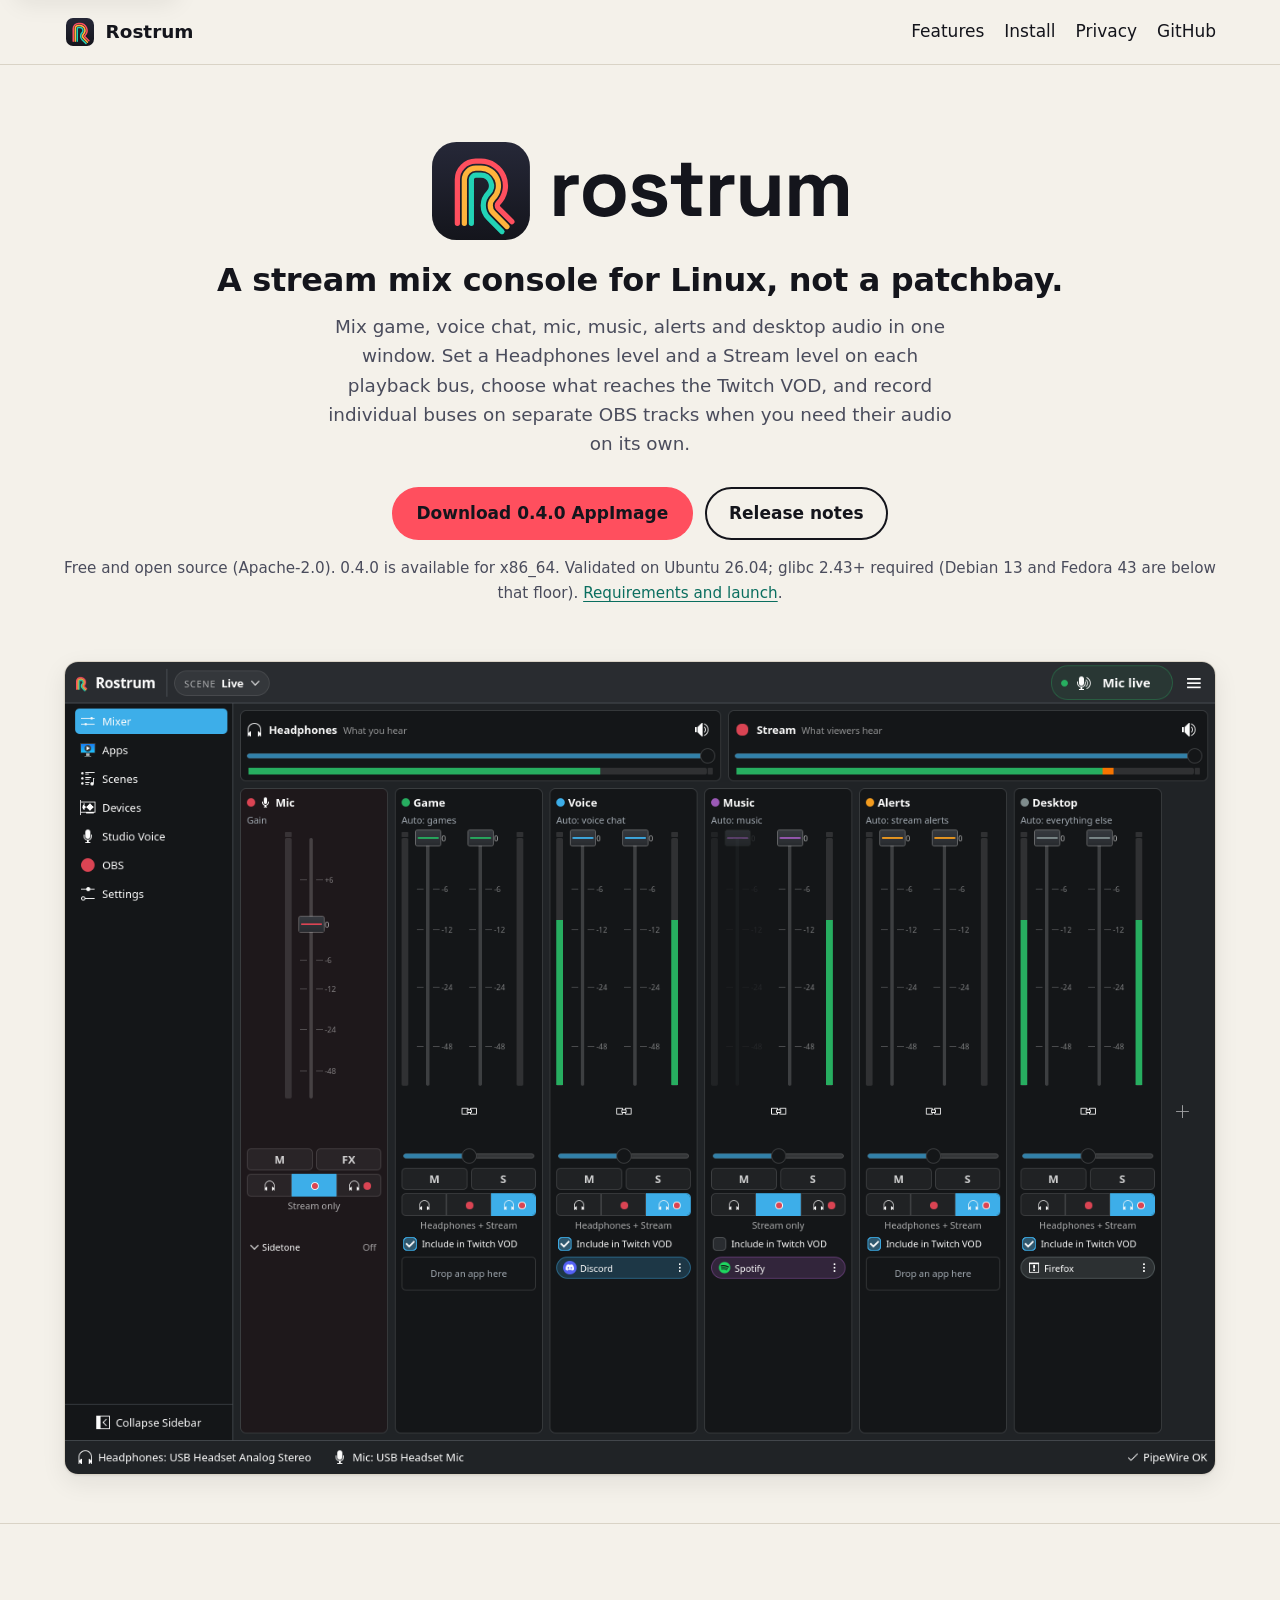
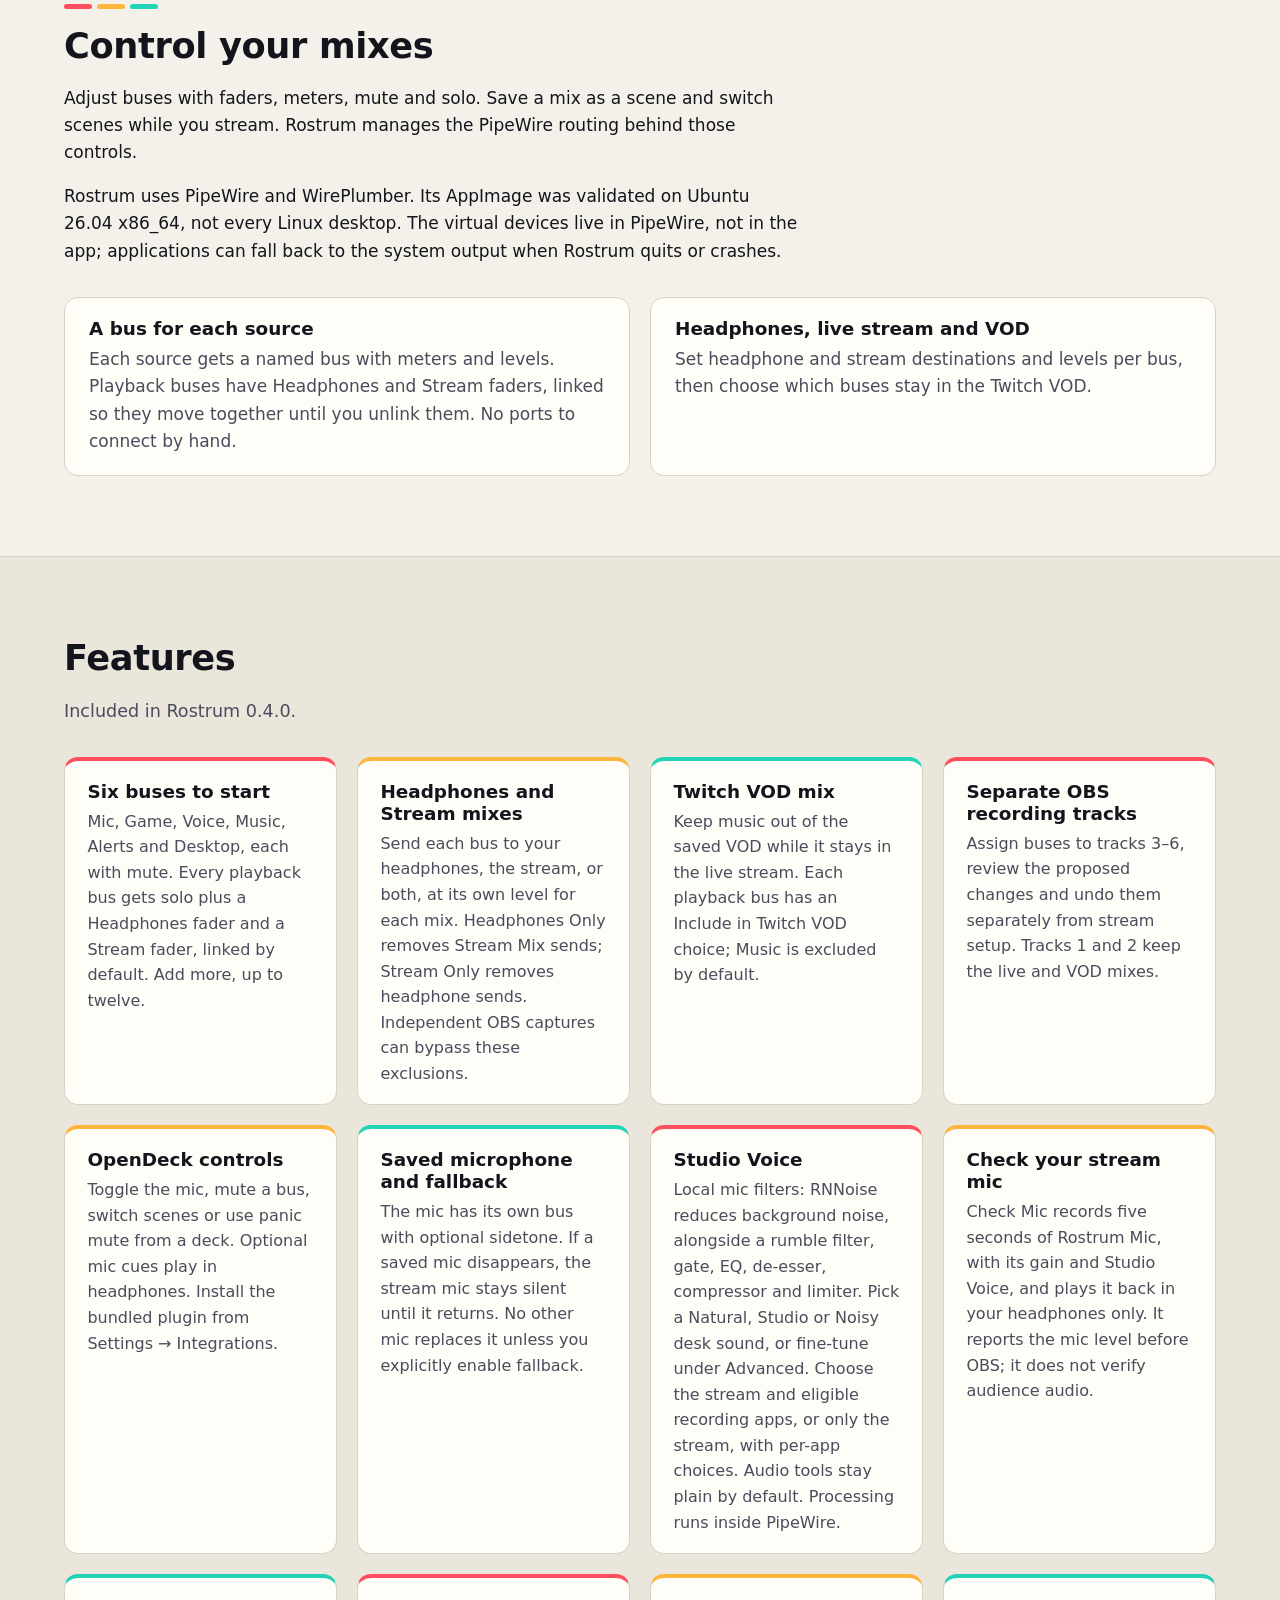
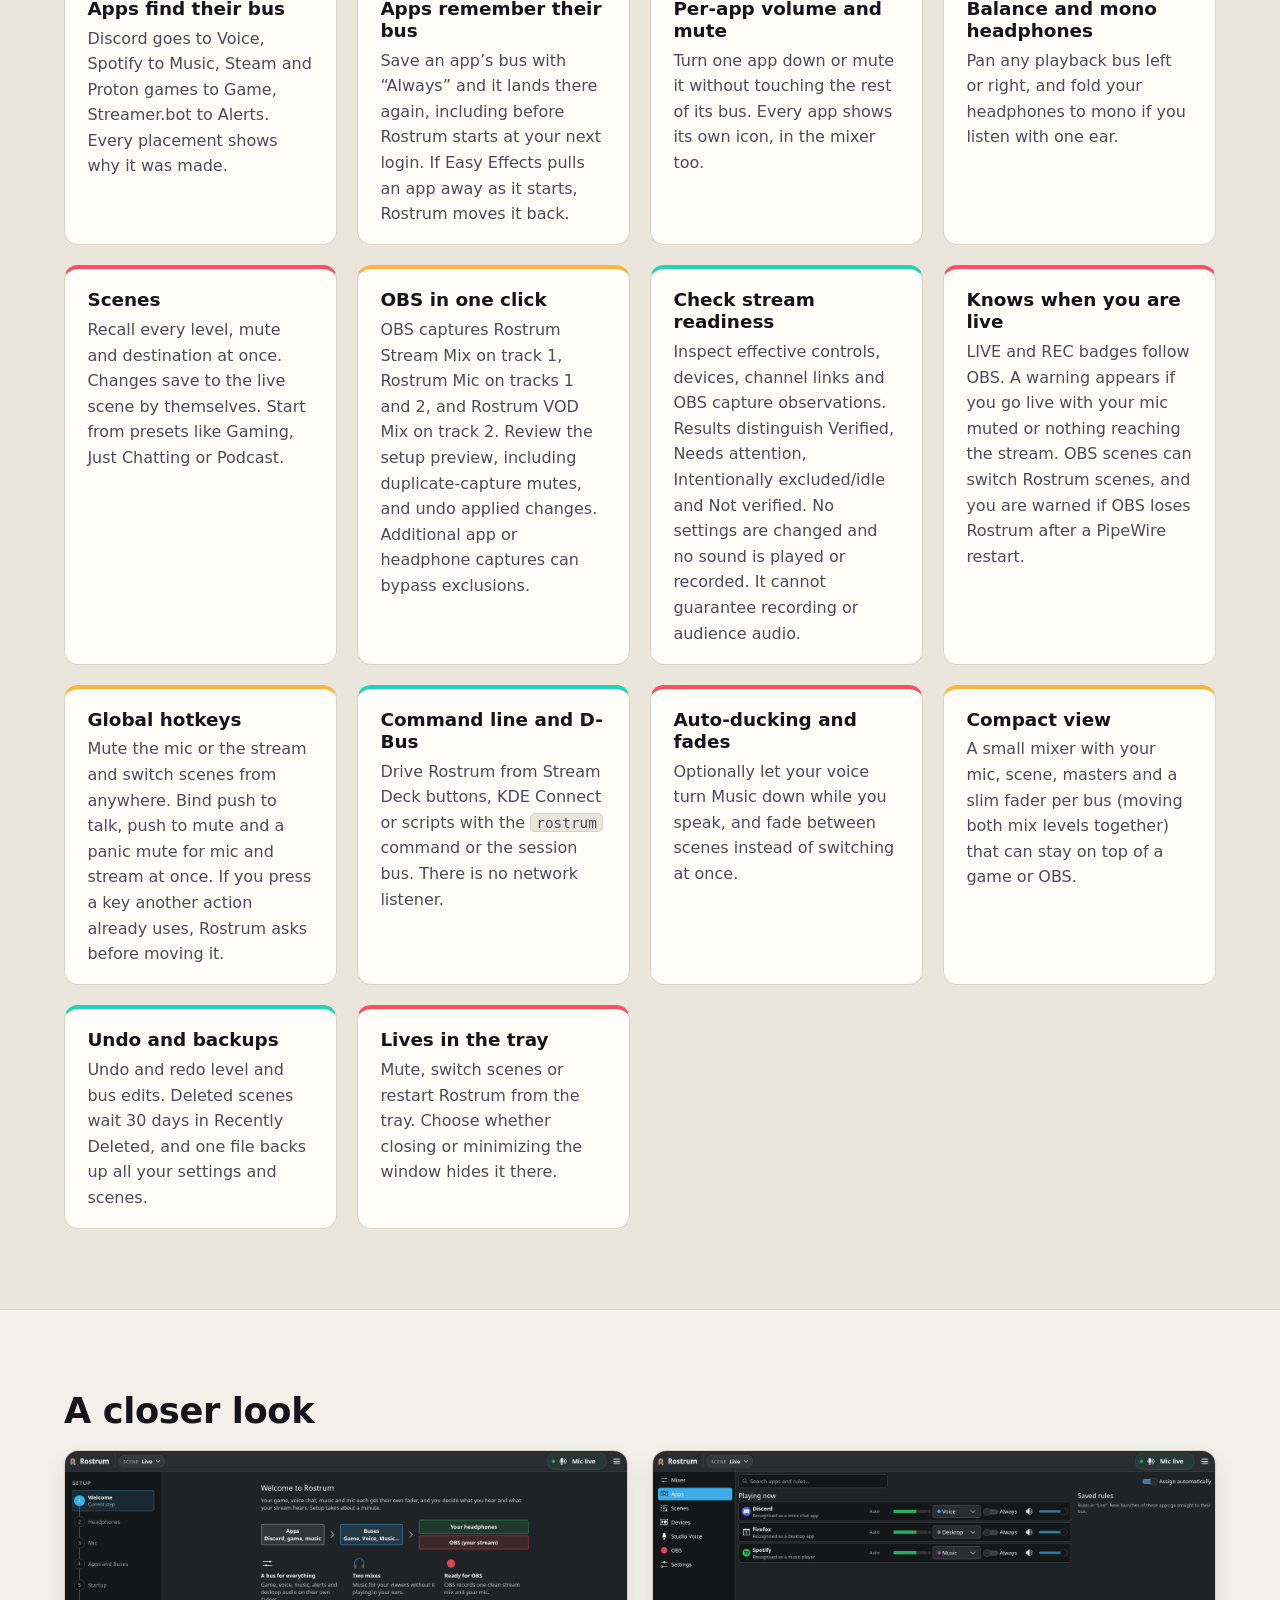
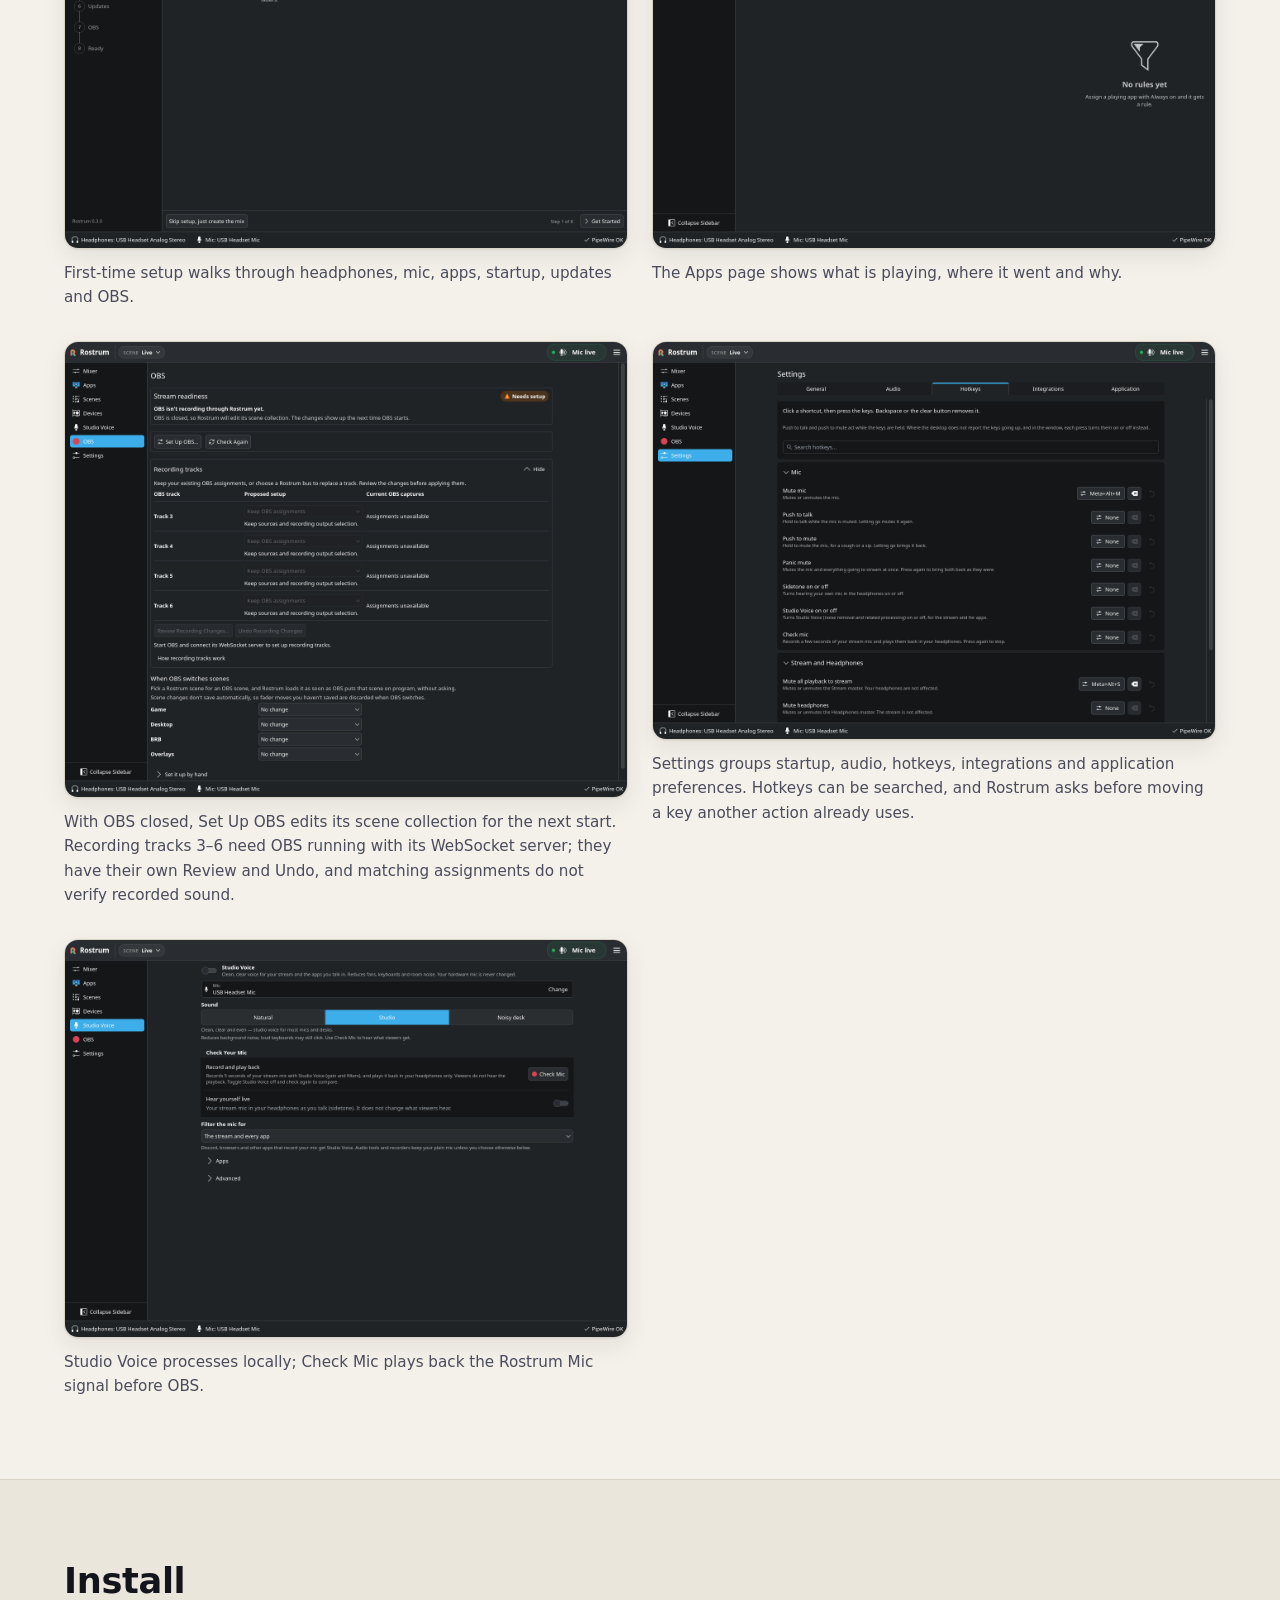
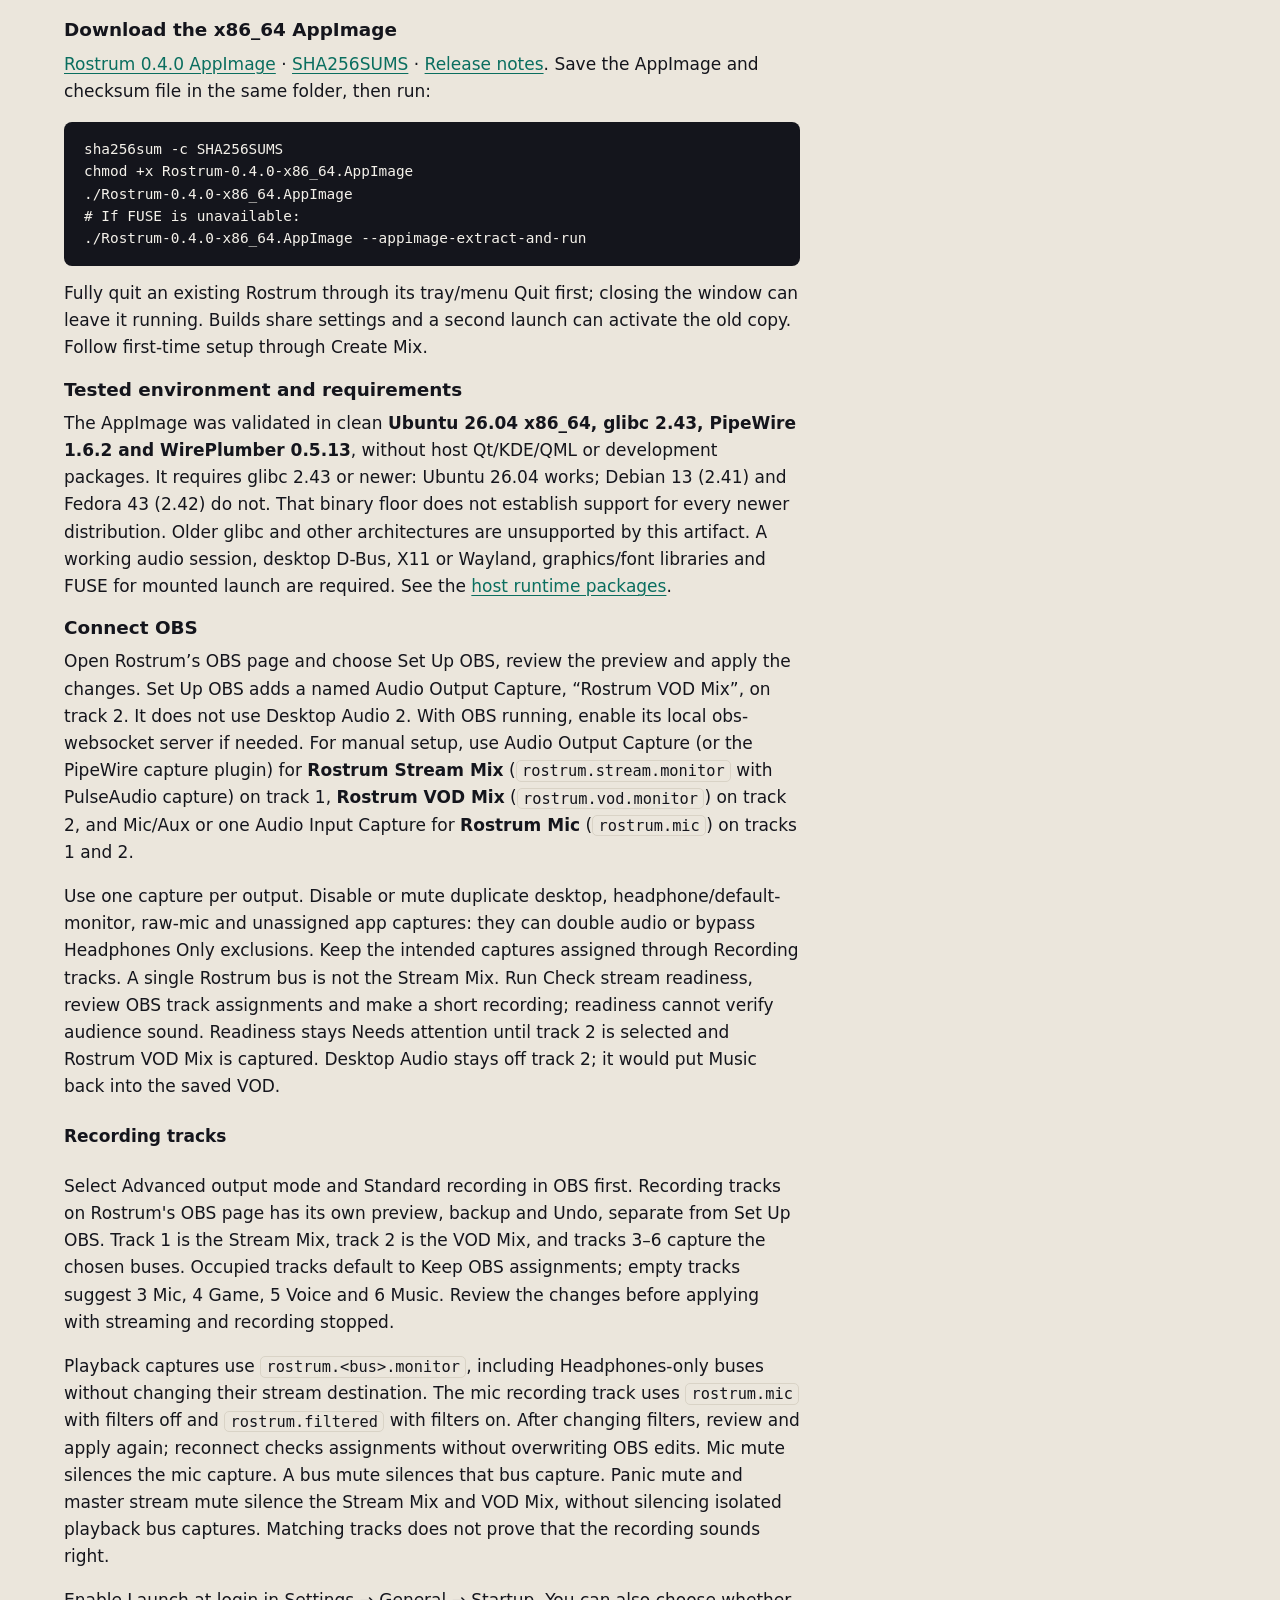
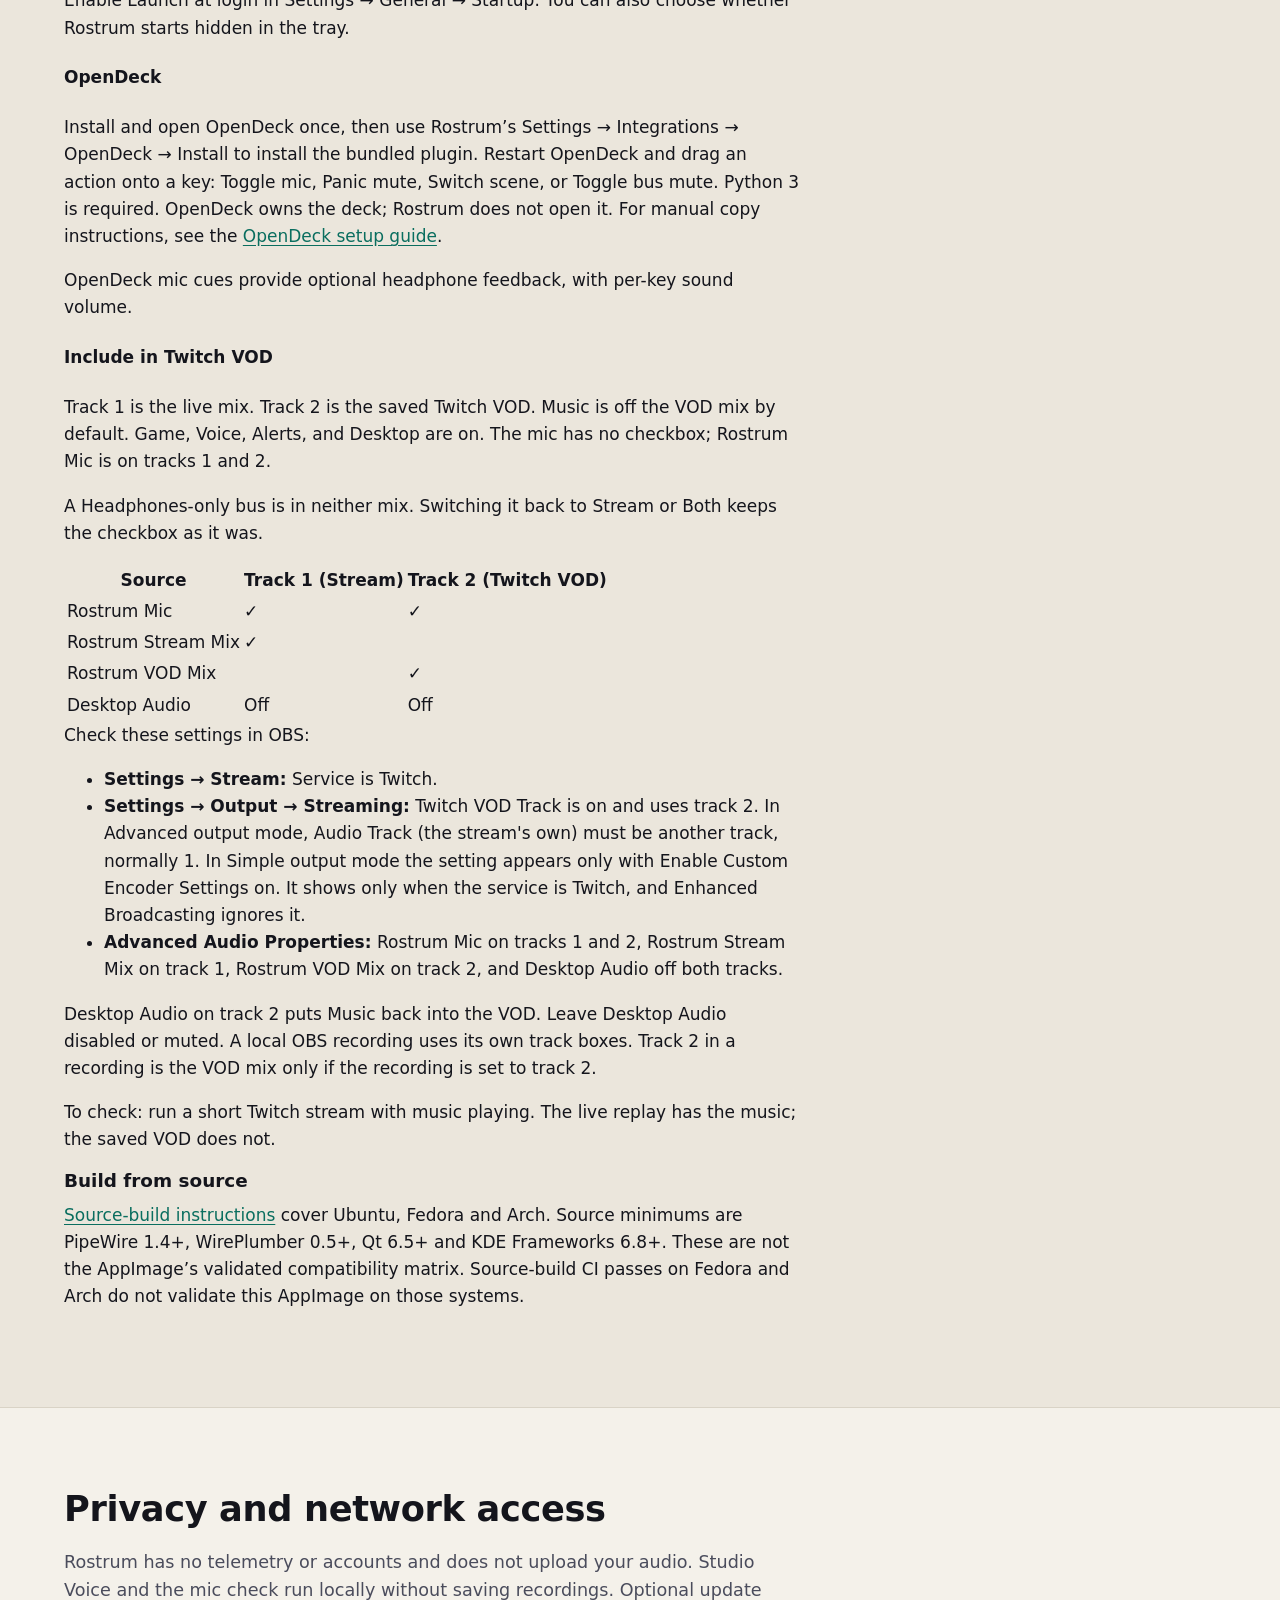
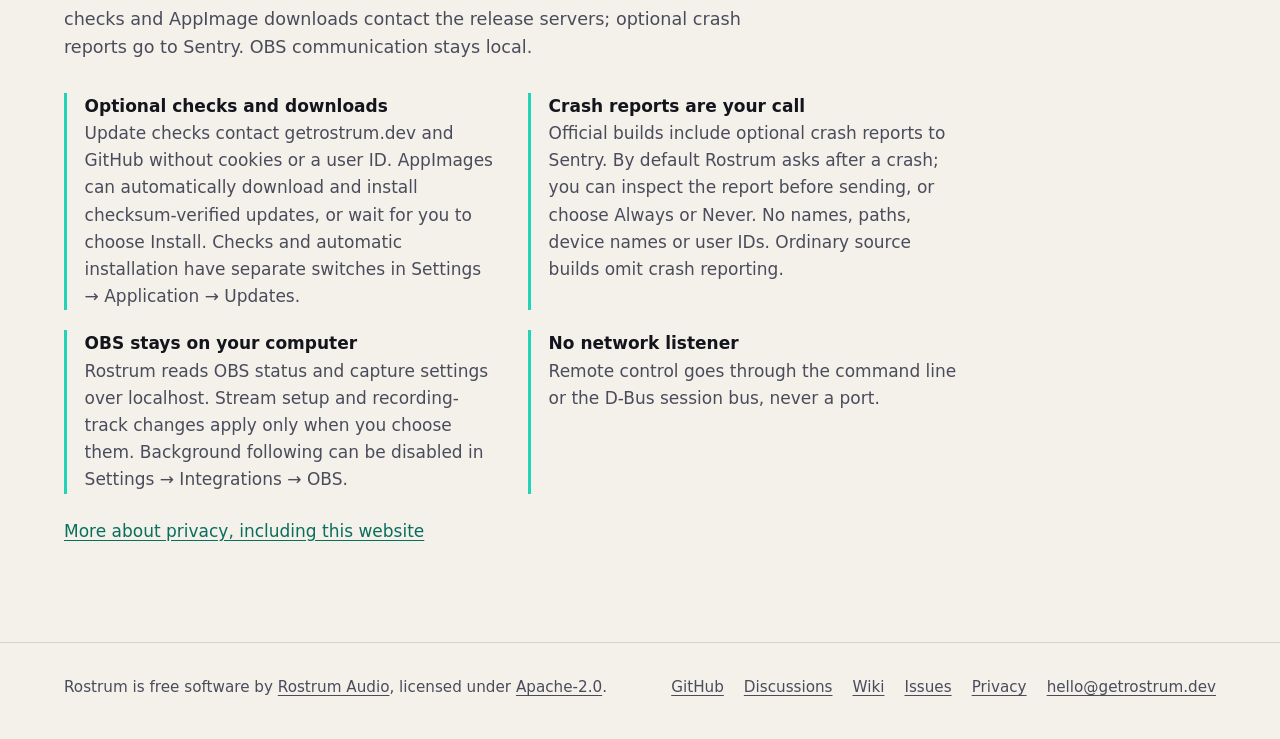
==== commit 4f059374: "Point the site at Rostrum 0.4.0 and spell out the glibc 2.43 floor. Visitors were still offered the " ====
--- a/index.html
+++ b/index.html
@@ -59,10 +59,10 @@
           record individual buses on separate OBS tracks when you need their audio on its own.
         </p>
         <div class="actions">
-          <a class="button button-primary" href="https://github.com/rostrum-audio/rostrum/releases/download/v0.3.0/Rostrum-0.3.0-x86_64.AppImage">Download 0.3.0 AppImage</a>
-          <a class="button button-secondary" href="https://github.com/rostrum-audio/rostrum/releases/tag/v0.3.0">Release notes</a>
+          <a class="button button-primary" href="https://github.com/rostrum-audio/rostrum/releases/download/v0.4.0/Rostrum-0.4.0-x86_64.AppImage">Download 0.4.0 AppImage</a>
+          <a class="button button-secondary" href="https://github.com/rostrum-audio/rostrum/releases/tag/v0.4.0">Release notes</a>
         </div>
-        <p class="hero-note">Free and open source (Apache-2.0). 0.3.0 is available for x86_64. Validated on Ubuntu 26.04; glibc 2.43+ required. <a href="#install">Requirements and launch</a>.</p>
+        <p class="hero-note">Free and open source (Apache-2.0). 0.4.0 is available for x86_64. Validated on Ubuntu 26.04; glibc 2.43+ required (Debian 13 and Fedora 43 are below that floor). <a href="#install">Requirements and launch</a>.</p>
 
         <figure class="shot hero-shot">
           <button class="zoom" type="button" popovertarget="view-mixer">
@@ -105,7 +105,7 @@
     <section class="section section-alt" id="features" aria-labelledby="features-title">
       <div class="wrap">
         <h2 id="features-title">Features</h2>
-        <p class="section-intro">Included in Rostrum 0.3.0.</p>
+        <p class="section-intro">Included in Rostrum 0.4.0.</p>
         <ul class="features">
           <li>
             <h3>Six buses to start</h3>
@@ -253,16 +253,16 @@
         <div class="narrow">
         <h3>Download the x86_64 AppImage</h3>
         <p>
-          <a href="https://github.com/rostrum-audio/rostrum/releases/download/v0.3.0/Rostrum-0.3.0-x86_64.AppImage">Rostrum 0.3.0 AppImage</a> ·
-          <a href="https://github.com/rostrum-audio/rostrum/releases/download/v0.3.0/SHA256SUMS">SHA256SUMS</a> ·
-          <a href="https://github.com/rostrum-audio/rostrum/releases/tag/v0.3.0">Release notes</a>.
+          <a href="https://github.com/rostrum-audio/rostrum/releases/download/v0.4.0/Rostrum-0.4.0-x86_64.AppImage">Rostrum 0.4.0 AppImage</a> ·
+          <a href="https://github.com/rostrum-audio/rostrum/releases/download/v0.4.0/SHA256SUMS">SHA256SUMS</a> ·
+          <a href="https://github.com/rostrum-audio/rostrum/releases/tag/v0.4.0">Release notes</a>.
           Save the AppImage and checksum file in the same folder, then run:
         </p>
 <pre><code>sha256sum -c SHA256SUMS
-chmod +x Rostrum-0.3.0-x86_64.AppImage
-./Rostrum-0.3.0-x86_64.AppImage
+chmod +x Rostrum-0.4.0-x86_64.AppImage
+./Rostrum-0.4.0-x86_64.AppImage
 # If FUSE is unavailable:
-./Rostrum-0.3.0-x86_64.AppImage --appimage-extract-and-run</code></pre>
+./Rostrum-0.4.0-x86_64.AppImage --appimage-extract-and-run</code></pre>
         <p>
           Fully quit an existing Rostrum through its tray/menu Quit first; closing the window can
           leave it running. Builds share settings and a second launch can activate the old copy.
@@ -272,11 +272,12 @@
         <p>
           The AppImage was validated in clean <strong>Ubuntu 26.04 x86_64, glibc 2.43,
           PipeWire 1.6.2 and WirePlumber 0.5.13</strong>, without host Qt/KDE/QML or development
-          packages. It requires glibc 2.43 or newer; that binary floor does not establish support
+          packages. It requires glibc 2.43 or newer: Ubuntu 26.04 works; Debian 13 (2.41) and
+          Fedora 43 (2.42) do not. That binary floor does not establish support
           for every newer distribution. Older glibc and other architectures are unsupported by
           this artifact. A working audio session, desktop D-Bus, X11 or Wayland, graphics/font
           libraries and FUSE for mounted launch are required. See the
-          <a href="https://github.com/rostrum-audio/rostrum/blob/v0.3.0/docs/releasing.md#what-gets-published">host runtime packages</a>.
+          <a href="https://github.com/rostrum-audio/rostrum/blob/v0.4.0/docs/releasing.md#what-gets-published">host runtime packages</a>.
         </p>
         <h3>Connect OBS</h3>
         <p>
@@ -326,7 +327,7 @@
           Install to install the bundled plugin. Restart OpenDeck and drag an action onto a key:
           Toggle mic, Panic mute, Switch scene, or Toggle bus mute. Python 3 is required.
           OpenDeck owns the deck; Rostrum does not open it. For manual copy instructions, see the
-          <a href="https://github.com/rostrum-audio/rostrum/tree/v0.3.0#opendeck">OpenDeck setup guide</a>.
+          <a href="https://github.com/rostrum-audio/rostrum/tree/v0.4.0#opendeck">OpenDeck setup guide</a>.
         </p>
         <p>OpenDeck mic cues provide optional headphone feedback, with per-key sound volume.</p>
         <section id="vod" aria-labelledby="vod-title">
